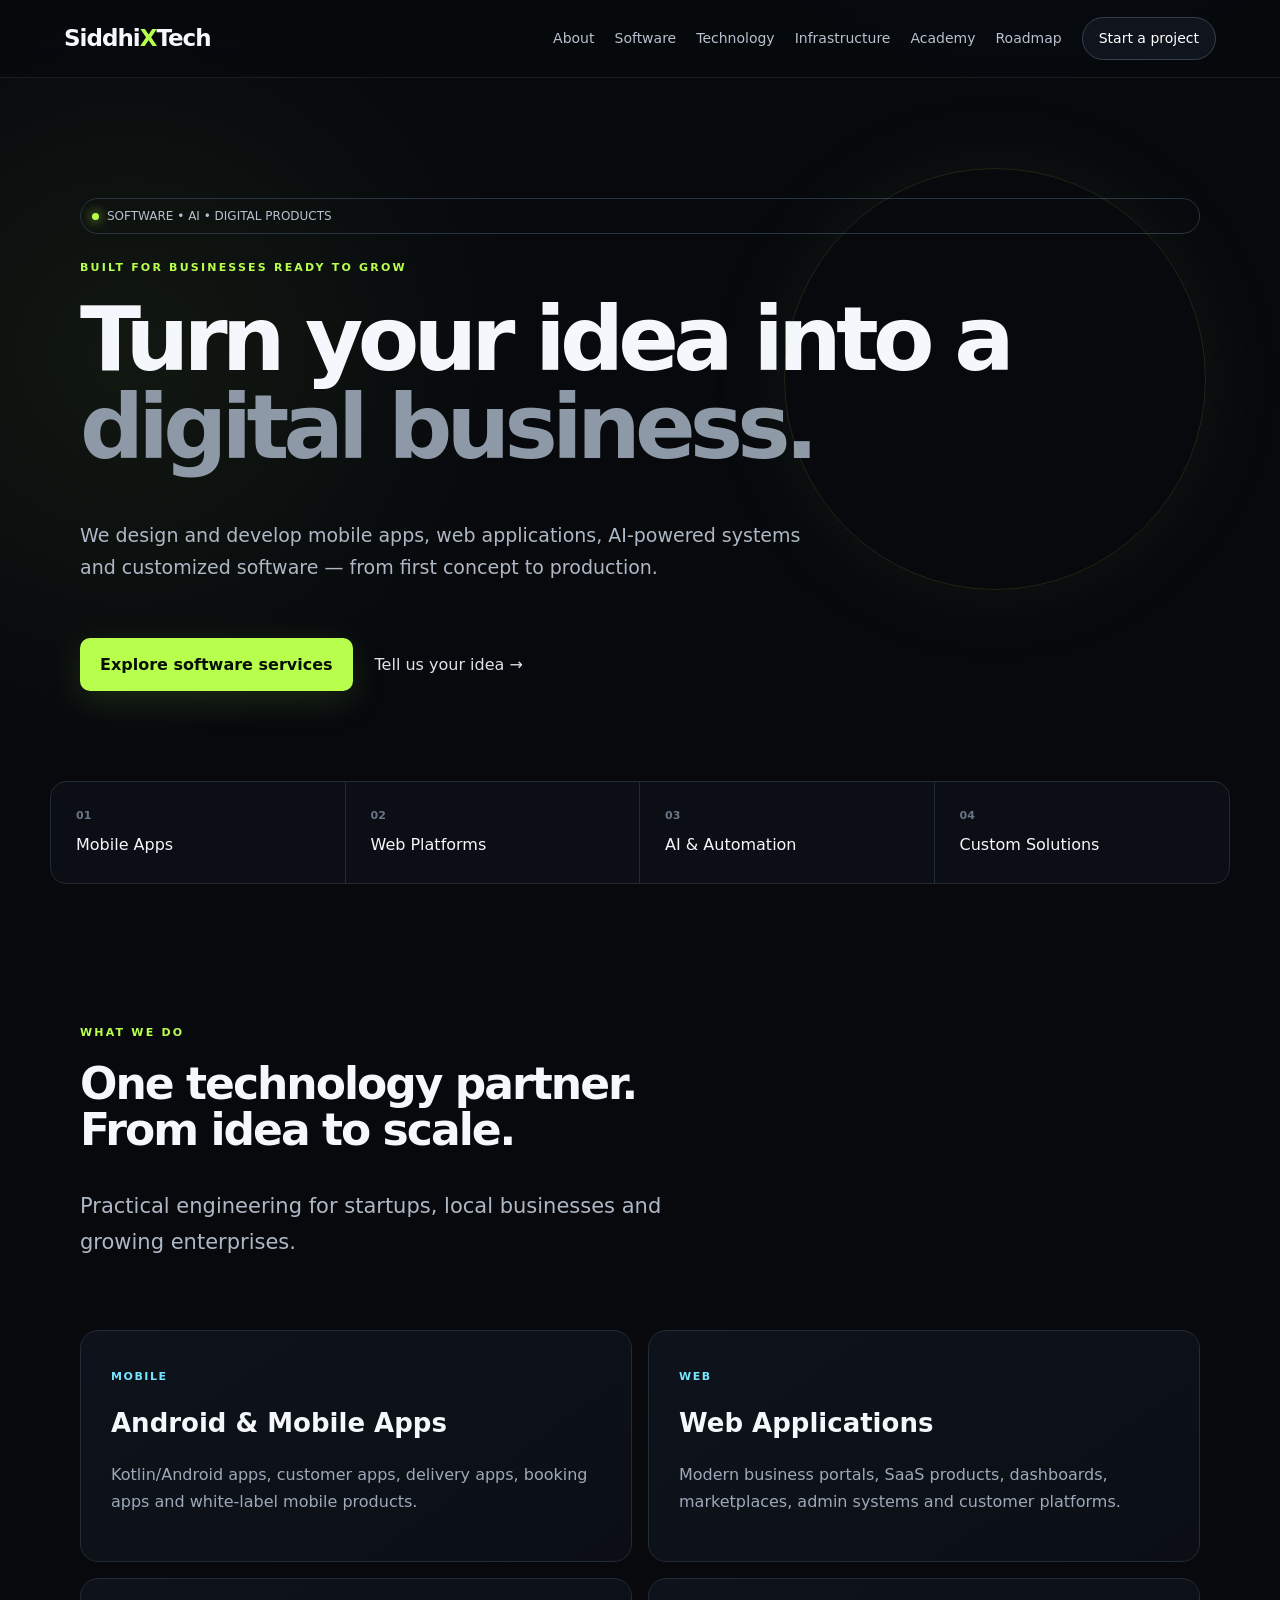
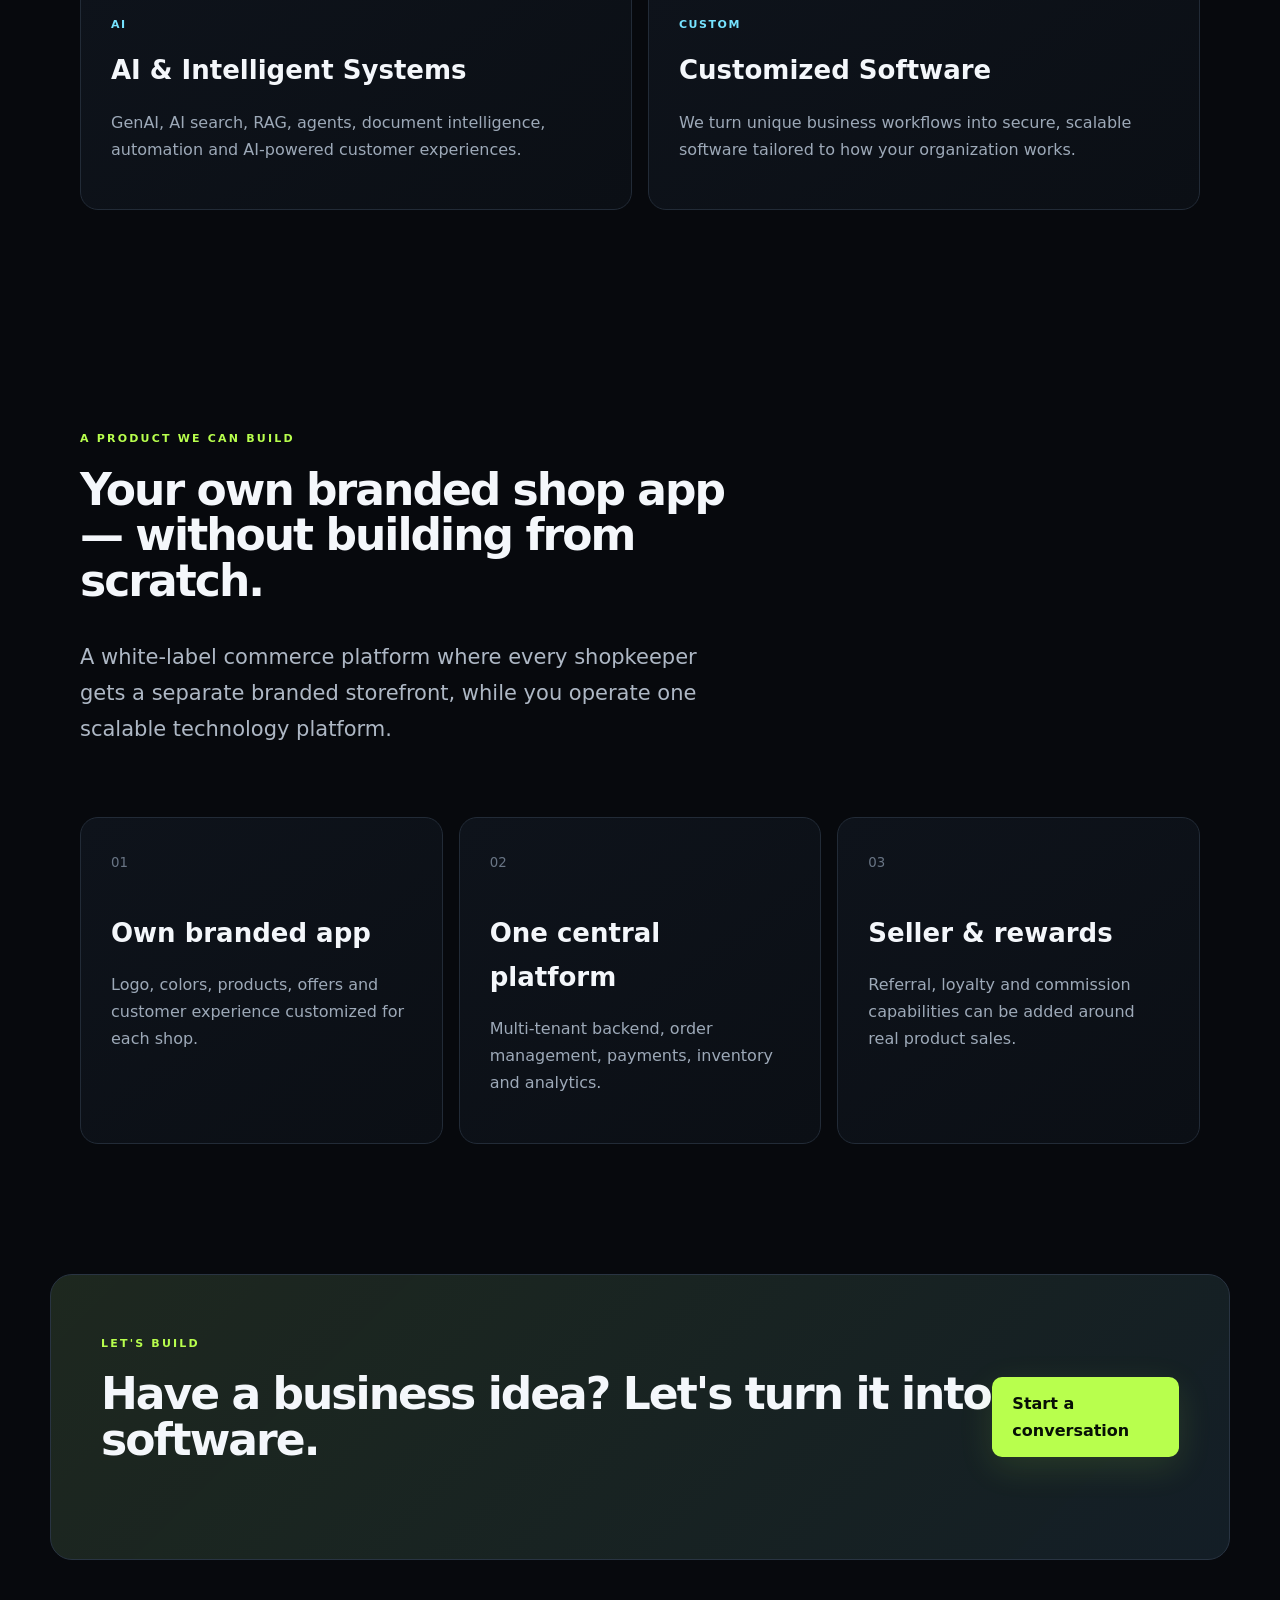
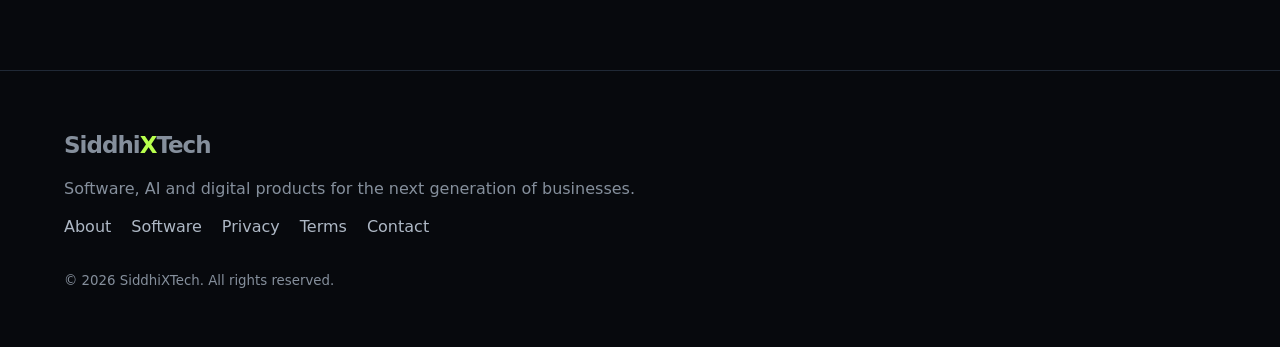
==== index.html @ 74a11810 "initial commit" ====
<!doctype html>
<html lang="en">
<head>
<meta charset="utf-8"><meta name="viewport" content="width=device-width,initial-scale=1">
<title>SiddhiXTech — Software, AI & Digital Products</title>
<meta name="description" content="SiddhiXTech builds mobile apps, web applications, AI solutions, custom software and white-label digital products for businesses.">
<link rel="stylesheet" href="assets/style.css">
</head>
<body>
<header class="nav"><a class="logo" href="index.html">Siddhi<span>X</span>Tech</a><nav>
<a href="about.html">About</a><a href="services.html">Software</a><a href="technology.html">Technology</a><a href="infrastructure.html">Infrastructure</a><a href="academy.html">Academy</a><a href="roadmap.html">Roadmap</a><a class="nav-btn" href="contact.html">Start a project</a>
</nav></header>
<main>
<section class="hero">
<div class="kicker"><i></i> SOFTWARE • AI • DIGITAL PRODUCTS</div>
<div class="eyebrow">BUILT FOR BUSINESSES READY TO GROW</div>
<h1>Turn your idea into a <span>digital business.</span></h1>
<p>We design and develop mobile apps, web applications, AI-powered systems and customized software — from first concept to production.</p>
<div class="actions"><a class="btn" href="services.html">Explore software services</a><a class="text-link" href="contact.html">Tell us your idea →</a></div>
</section>

<section class="stats">
<div><b>01</b><span>Mobile Apps</span></div><div><b>02</b><span>Web Platforms</span></div>
<div><b>03</b><span>AI & Automation</span></div><div><b>04</b><span>Custom Solutions</span></div>
</section>

<section class="grid-section">
<div><div class="eyebrow">WHAT WE DO</div><h2>One technology partner. From idea to scale.</h2>
<p class="lead">Practical engineering for startups, local businesses and growing enterprises.</p></div>
<div class="cards">
<a href="services.html" class="card service-card"><span class="tag">MOBILE</span><h3>Android & Mobile Apps</h3><p>Kotlin/Android apps, customer apps, delivery apps, booking apps and white-label mobile products.</p></a>
<a href="services.html" class="card service-card"><span class="tag">WEB</span><h3>Web Applications</h3><p>Modern business portals, SaaS products, dashboards, marketplaces, admin systems and customer platforms.</p></a>
<a href="services.html" class="card service-card"><span class="tag">AI</span><h3>AI & Intelligent Systems</h3><p>GenAI, AI search, RAG, agents, document intelligence, automation and AI-powered customer experiences.</p></a>
<a href="services.html" class="card service-card"><span class="tag">CUSTOM</span><h3>Customized Software</h3><p>We turn unique business workflows into secure, scalable software tailored to how your organization works.</p></a>
</div>
</section>

<section class="grid-section">
<div><div class="eyebrow">A PRODUCT WE CAN BUILD</div><h2>Your own branded shop app — without building from scratch.</h2>
<p class="lead">A white-label commerce platform where every shopkeeper gets a separate branded storefront, while you operate one scalable technology platform.</p></div>
<div class="cards three">
<div class="card"><small>01</small><h3>Own branded app</h3><p>Logo, colors, products, offers and customer experience customized for each shop.</p></div>
<div class="card"><small>02</small><h3>One central platform</h3><p>Multi-tenant backend, order management, payments, inventory and analytics.</p></div>
<div class="card"><small>03</small><h3>Seller & rewards</h3><p>Referral, loyalty and commission capabilities can be added around real product sales.</p></div>
</div>
</section>

<section class="banner"><div><div class="eyebrow">LET'S BUILD</div><h2>Have a business idea? Let's turn it into software.</h2></div><a class="btn" href="contact.html">Start a conversation</a></section>
</main>
<footer><div class="logo">Siddhi<span>X</span>Tech</div><p>Software, AI and digital products for the next generation of businesses.</p>
<div><a href="about.html">About</a><a href="services.html">Software</a><a href="privacy.html">Privacy</a><a href="terms.html">Terms</a><a href="contact.html">Contact</a></div>
<small>© 2026 SiddhiXTech. All rights reserved.</small></footer>
<script src="assets/script.js"></script>
</body></html>
---- assets/style.css ----
:root{
  --bg:#07090d; --panel:#0d1118; --panel2:#111722; --text:#f4f7fb;
  --muted:#9aa6b5; --line:#202936; --accent:#b8ff4d; --accent2:#76e3ff;
  --max:1180px; --radius:18px;
}
*{box-sizing:border-box}
html{scroll-behavior:smooth}
body{margin:0;background:
 radial-gradient(circle at 80% -10%,rgba(118,227,255,.08),transparent 28rem),
 radial-gradient(circle at 10% 10%,rgba(184,255,77,.06),transparent 25rem),
 var(--bg);color:var(--text);font:16px/1.7 Inter,ui-sans-serif,system-ui,-apple-system,Segoe UI,sans-serif}
a{color:inherit;text-decoration:none}
.nav{height:78px;display:flex;align-items:center;justify-content:space-between;padding:0 max(5vw,24px);
 border-bottom:1px solid rgba(255,255,255,.08);position:sticky;top:0;
 background:rgba(7,9,13,.78);backdrop-filter:blur(18px);z-index:20}
.logo{font-size:23px;font-weight:850;letter-spacing:-1px}.logo span{color:var(--accent)}
nav{display:flex;gap:20px;align-items:center;font-size:14px;color:#b8c1cd}
nav a{transition:.2s}nav a:hover,nav a[aria-current="page"]{color:#fff}
.nav-btn{border:1px solid #36404d;padding:9px 16px;border-radius:999px;color:#fff!important;background:#10151d}
.hero{max-width:var(--max);margin:auto;min-height:680px;padding:120px 30px 90px;display:flex;flex-direction:column;justify-content:center;position:relative}
.hero:after{content:"";position:absolute;width:420px;height:420px;border:1px solid rgba(184,255,77,.12);border-radius:50%;right:2%;top:90px;box-shadow:0 0 100px rgba(184,255,77,.06)}
.eyebrow{font-size:11px;letter-spacing:.2em;color:var(--accent);font-weight:800;margin-bottom:18px}
.hero h1,.page h1{font-size:clamp(50px,7vw,92px);line-height:.98;letter-spacing:-.065em;margin:0 0 28px;max-width:950px}
.hero h1 span{color:#8e99a8}
.hero p{max-width:730px;color:#aeb8c5;font-size:19px}
.actions{display:flex;gap:22px;align-items:center;margin-top:36px;position:relative;z-index:2}
.btn{display:inline-block;background:var(--accent);color:#071006;padding:13px 20px;border-radius:10px;font-weight:850;border:0;cursor:pointer;box-shadow:0 10px 35px rgba(184,255,77,.12);transition:.2s}
.btn:hover{transform:translateY(-2px);box-shadow:0 14px 40px rgba(184,255,77,.2)}
.btn.secondary{background:transparent;color:#fff;border:1px solid #36404d;box-shadow:none}
.text-link{color:#dce3eb}
.stats{max-width:var(--max);display:grid;grid-template-columns:repeat(4,1fr);border:1px solid var(--line);margin:0 auto 30px;border-radius:16px;overflow:hidden;background:rgba(13,17,24,.7)}
.stats div{padding:25px;border-right:1px solid var(--line)}.stats div:last-child{border:0}
.stats b{display:block;color:#697585;font-size:11px}.stats span{display:block;margin-top:5px}
.section,.grid-section{max-width:var(--max);margin:auto;padding:110px 30px}
.grid-section>div:first-child{max-width:650px}
.grid-section h2,.banner h2{font-size:44px;line-height:1.04;letter-spacing:-.045em;margin-top:0}
.cards{display:grid;grid-template-columns:repeat(2,1fr);gap:16px;margin-top:45px}
.cards.three{grid-template-columns:repeat(3,1fr)}
.card,.feature,.road>div{border:1px solid #222b37;background:linear-gradient(145deg,#0e131b,#0b0f15);padding:30px;border-radius:var(--radius);transition:.25s;position:relative;overflow:hidden}
.card:before,.feature:before{content:"";position:absolute;inset:0;background:linear-gradient(120deg,rgba(184,255,77,.06),transparent 40%);opacity:0;transition:.25s}
.card:hover,.feature:hover{transform:translateY(-5px);border-color:#3c4857;box-shadow:0 20px 50px rgba(0,0,0,.25)}.card:hover:before,.feature:hover:before{opacity:1}
.card small{color:#697585}.card h3{font-size:26px;margin:35px 0 8px}.card p,.feature p,.road p{color:#9da9b8}
.service-card{display:block}.service-card .tag{color:var(--accent2);font-size:11px;font-weight:800;letter-spacing:.14em}
.service-card h3{margin-top:12px}
.banner{max-width:var(--max);margin:20px auto 110px;padding:60px 50px;background:
linear-gradient(135deg,rgba(184,255,77,.09),rgba(118,227,255,.05)),#0e131a;
border:1px solid #293442;border-radius:22px;display:flex;align-items:center;justify-content:space-between}
.page{max-width:var(--max);margin:auto;padding:105px 30px 130px}.lead{font-size:21px;color:#aeb8c5;max-width:800px;margin:0 0 70px}
.two{display:grid;grid-template-columns:1fr 1fr;gap:80px}.two h2,.feature h2,.road h2{font-size:29px}
.list{padding-left:20px;color:#b8c1cd}.list li{margin:12px 0}
.quote{margin-top:80px;border-left:3px solid var(--accent);padding:20px 25px;font-size:25px;color:#dfe5ec}
.feature-grid{display:grid;grid-template-columns:repeat(2,1fr);gap:16px}.feature b,.road b{font-size:11px;letter-spacing:.15em;color:var(--accent)}
.timeline{display:grid;gap:14px}.timeline>div{padding:30px;border-bottom:1px solid #292d33}.timeline span{color:var(--accent);font-weight:800}
.road{display:grid;gap:14px}.road>div{border-radius:14px}.road>div h2{margin-bottom:6px}
.contact{display:grid;grid-template-columns:1fr 1fr;gap:100px}.contact form{display:grid;gap:18px}
label{color:#aeb8c5;font-size:14px}input,textarea{width:100%;margin-top:7px;padding:13px;background:#0d1118;border:1px solid #303a47;color:#fff;border-radius:9px;font:inherit}
.legal{max-width:850px}.legal h2{margin-top:45px}
.kicker{display:inline-flex;gap:8px;align-items:center;border:1px solid #293442;border-radius:999px;padding:7px 11px;color:#b8c1cd;font-size:12px;margin-bottom:25px}
.kicker i{width:7px;height:7px;border-radius:50%;background:var(--accent);box-shadow:0 0 12px var(--accent)}
footer{border-top:1px solid #202936;padding:55px max(5vw,24px);color:#858f9c;display:grid;gap:10px}footer p{margin:0}footer a{margin-right:20px;color:#aeb8c5}footer small{margin-top:20px}
@media(max-width:800px){
 .nav{padding:0 5vw}.nav nav a:not(.nav-btn){display:none}
 .hero{padding:95px 7vw 70px;min-height:auto}.hero:after{display:none}
 .stats{grid-template-columns:1fr 1fr;margin:0 5vw}.stats div:nth-child(2){border-right:0}
 .cards,.cards.three,.feature-grid,.two,.contact{grid-template-columns:1fr}
 .grid-section,.section,.page{padding:75px 7vw}.banner{margin:0 5vw 70px;padding:38px 28px;display:block}
 .banner .btn{margin-top:25px}.two{gap:35px}.hero h1,.page h1{font-size:52px}
}
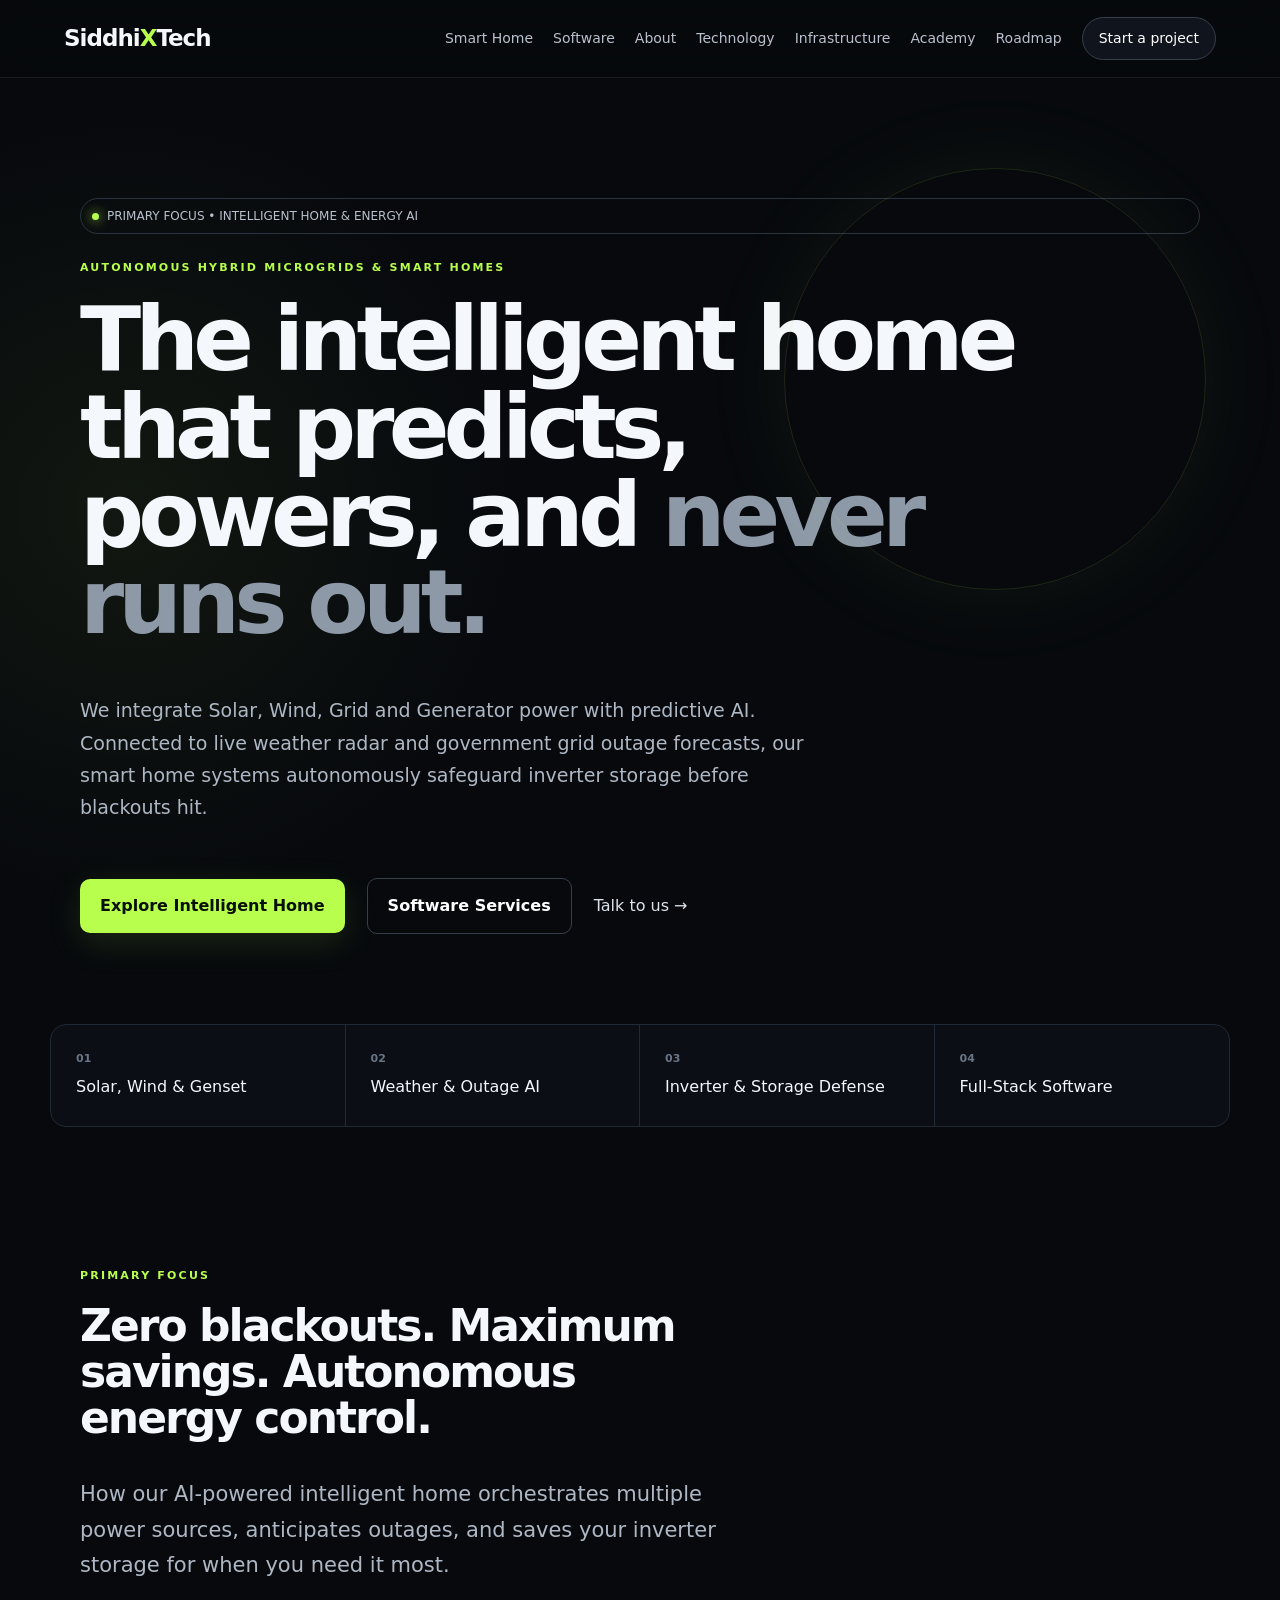
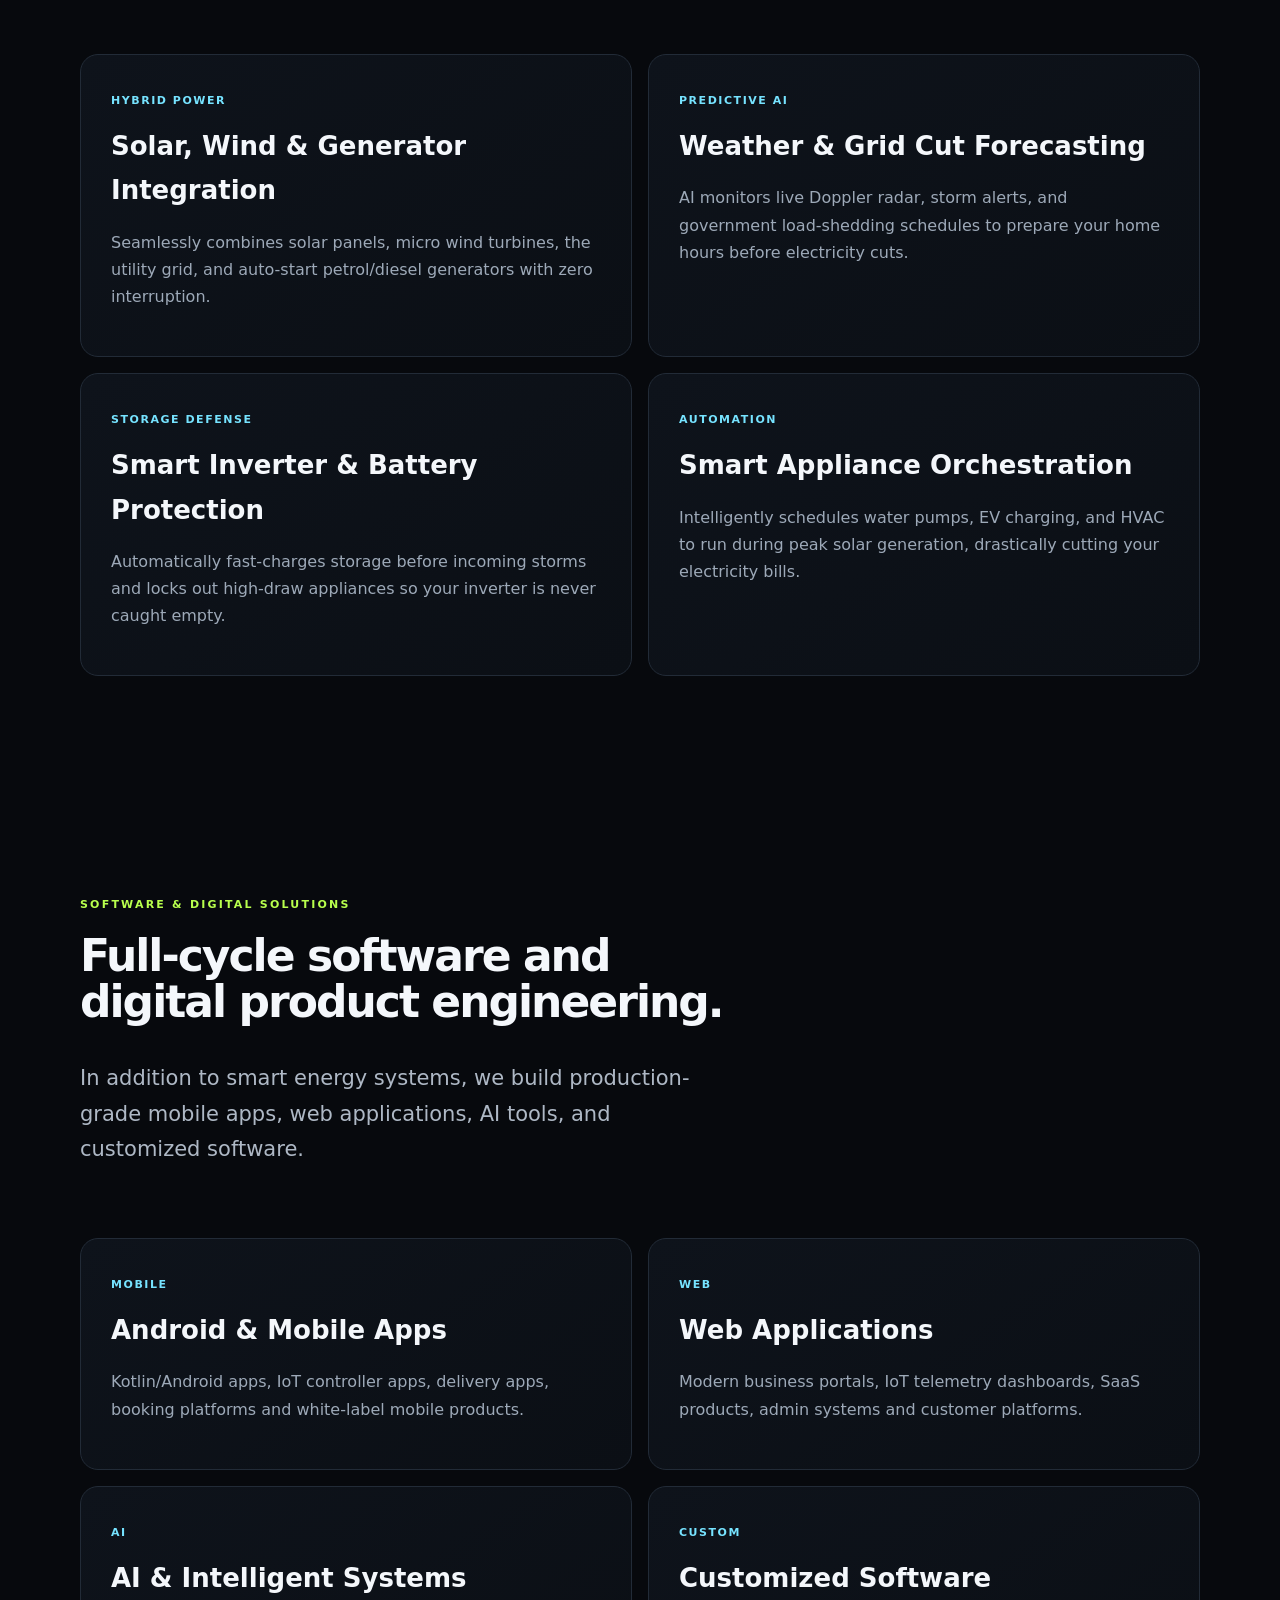
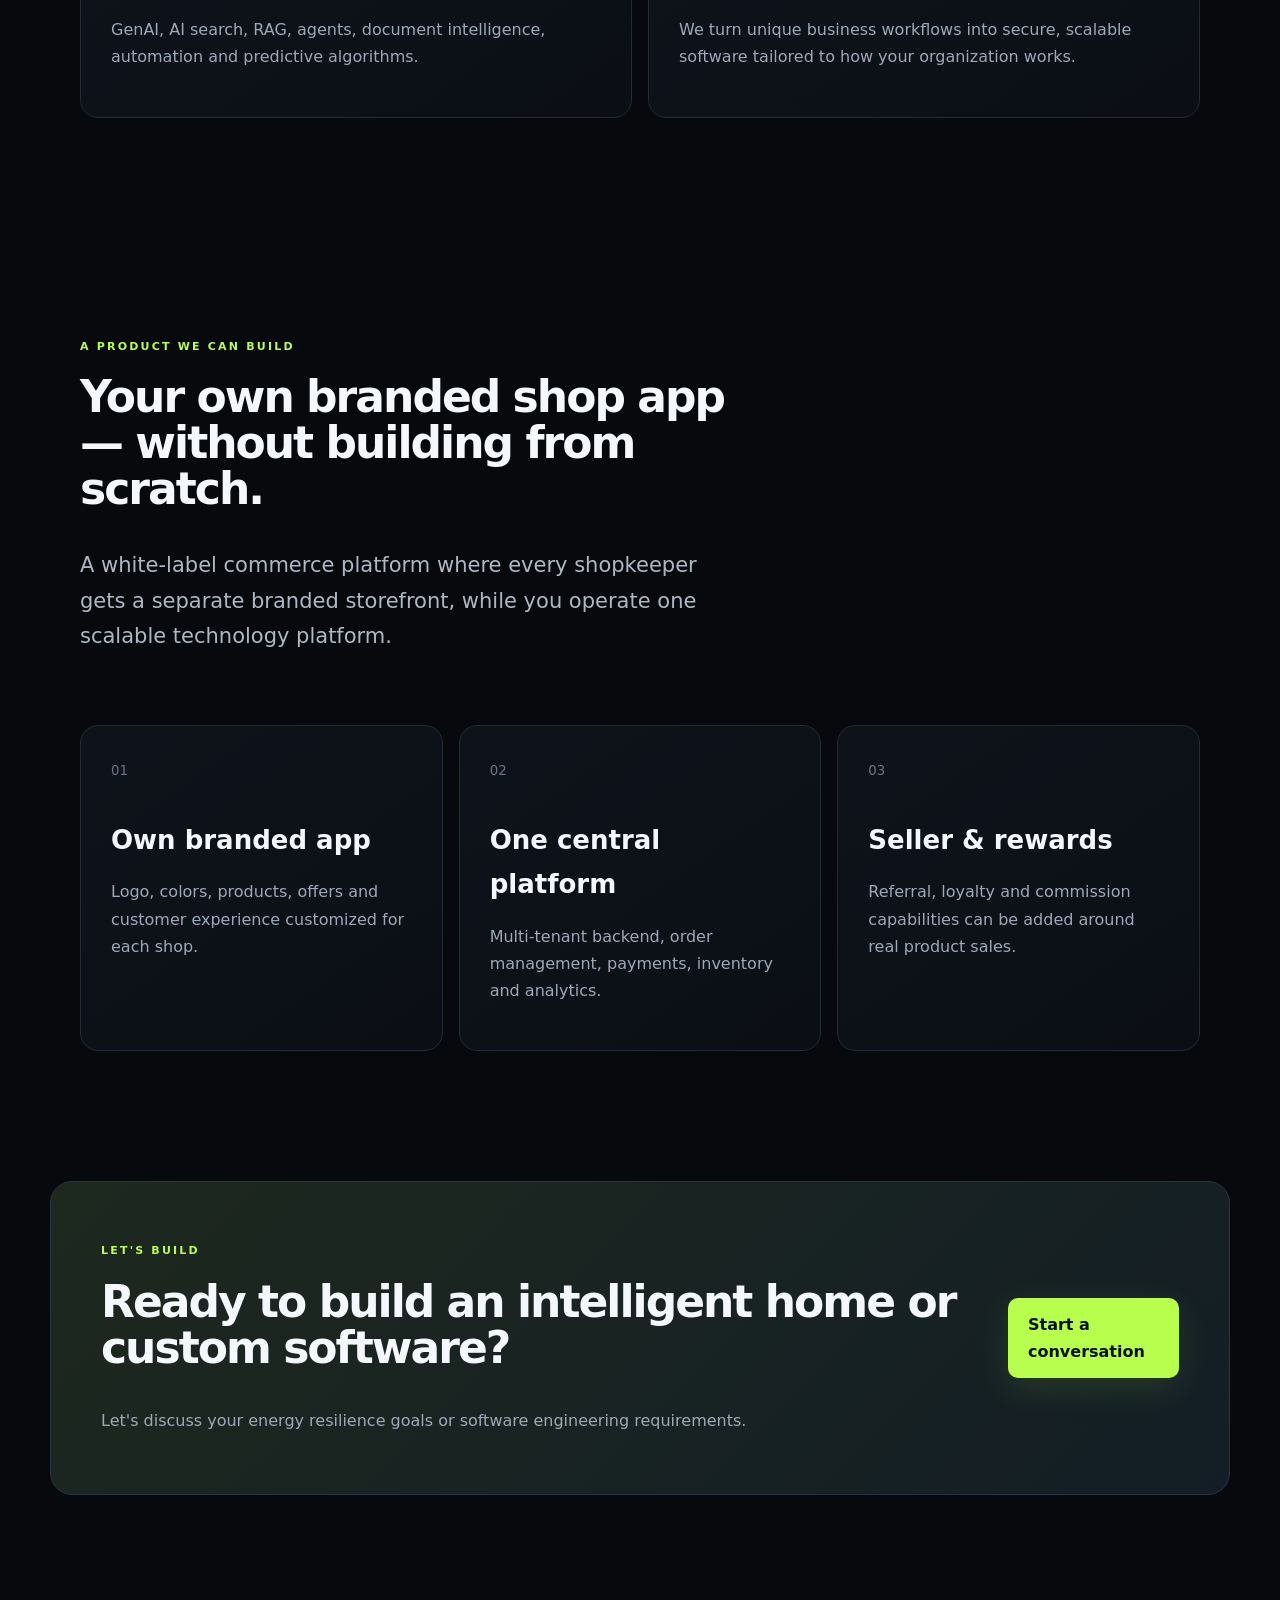
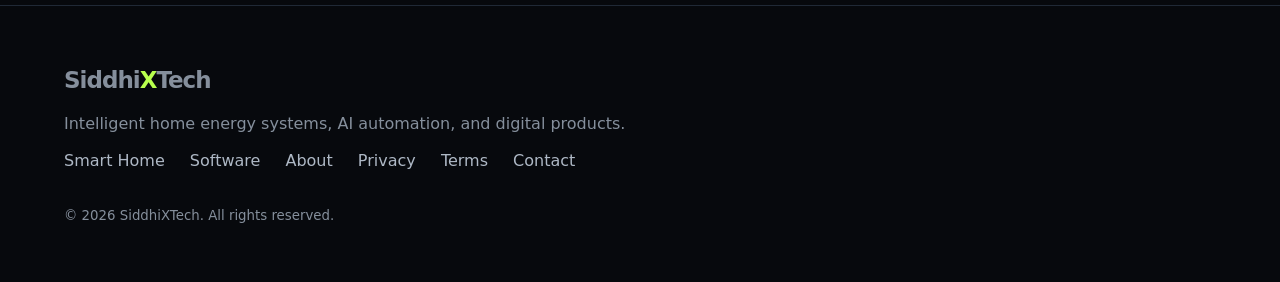
==== commit a2e48371: "Position Intelligent Home & Clean Energy AI as primary focus across website" ====
--- a/index.html
+++ b/index.html
@@ -1,40 +1,94 @@
 <!doctype html>
 <html lang="en">
 <head>
-<meta charset="utf-8"><meta name="viewport" content="width=device-width,initial-scale=1">
-<title>SiddhiXTech — Software, AI & Digital Products</title>
-<meta name="description" content="SiddhiXTech builds mobile apps, web applications, AI solutions, custom software and white-label digital products for businesses.">
+<meta charset="utf-8">
+<meta name="viewport" content="width=device-width,initial-scale=1">
+<title>SiddhiXTech — Intelligent Home & Autonomous Energy AI</title>
+<meta name="description" content="SiddhiXTech primary focus: Intelligent Home solutions integrated with Solar, Wind, and Generator backup, powered by AI to predict weather and grid cuts, preserve battery storage, and provide uninterrupted electricity. Plus full-stack software development.">
 <link rel="stylesheet" href="assets/style.css">
 </head>
 <body>
-<header class="nav"><a class="logo" href="index.html">Siddhi<span>X</span>Tech</a><nav>
-<a href="about.html">About</a><a href="services.html">Software</a><a href="technology.html">Technology</a><a href="infrastructure.html">Infrastructure</a><a href="academy.html">Academy</a><a href="roadmap.html">Roadmap</a><a class="nav-btn" href="contact.html">Start a project</a>
-</nav></header>
+<header class="nav">
+  <a class="logo" href="index.html">Siddhi<span>X</span>Tech</a>
+  <nav>
+    <a href="smart-home.html">Smart Home</a>
+    <a href="services.html">Software</a>
+    <a href="about.html">About</a>
+    <a href="technology.html">Technology</a>
+    <a href="infrastructure.html">Infrastructure</a>
+    <a href="academy.html">Academy</a>
+    <a href="roadmap.html">Roadmap</a>
+    <a class="nav-btn" href="contact.html">Start a project</a>
+  </nav>
+</header>
+
 <main>
 <section class="hero">
-<div class="kicker"><i></i> SOFTWARE • AI • DIGITAL PRODUCTS</div>
-<div class="eyebrow">BUILT FOR BUSINESSES READY TO GROW</div>
-<h1>Turn your idea into a <span>digital business.</span></h1>
-<p>We design and develop mobile apps, web applications, AI-powered systems and customized software — from first concept to production.</p>
-<div class="actions"><a class="btn" href="services.html">Explore software services</a><a class="text-link" href="contact.html">Tell us your idea →</a></div>
+<div class="kicker"><i></i> PRIMARY FOCUS • INTELLIGENT HOME & ENERGY AI</div>
+<div class="eyebrow">AUTONOMOUS HYBRID MICROGRIDS & SMART HOMES</div>
+<h1>The intelligent home that predicts, powers, and <span>never runs out.</span></h1>
+<p>We integrate Solar, Wind, Grid and Generator power with predictive AI. Connected to live weather radar and government grid outage forecasts, our smart home systems autonomously safeguard inverter storage before blackouts hit.</p>
+<div class="actions">
+  <a class="btn" href="smart-home.html">Explore Intelligent Home</a>
+  <a class="btn secondary" href="services.html">Software Services</a>
+  <a class="text-link" href="contact.html">Talk to us →</a>
+</div>
 </section>
 
 <section class="stats">
-<div><b>01</b><span>Mobile Apps</span></div><div><b>02</b><span>Web Platforms</span></div>
-<div><b>03</b><span>AI & Automation</span></div><div><b>04</b><span>Custom Solutions</span></div>
+<div><b>01</b><span>Solar, Wind & Genset</span></div>
+<div><b>02</b><span>Weather & Outage AI</span></div>
+<div><b>03</b><span>Inverter & Storage Defense</span></div>
+<div><b>04</b><span>Full-Stack Software</span></div>
 </section>
 
+<!-- PRIMARY FOCUS SECTION -->
 <section class="grid-section">
-<div><div class="eyebrow">WHAT WE DO</div><h2>One technology partner. From idea to scale.</h2>
-<p class="lead">Practical engineering for startups, local businesses and growing enterprises.</p></div>
+<div>
+  <div class="eyebrow">PRIMARY FOCUS</div>
+  <h2>Zero blackouts. Maximum savings. Autonomous energy control.</h2>
+  <p class="lead">How our AI-powered intelligent home orchestrates multiple power sources, anticipates outages, and saves your inverter storage for when you need it most.</p>
+</div>
 <div class="cards">
-<a href="services.html" class="card service-card"><span class="tag">MOBILE</span><h3>Android & Mobile Apps</h3><p>Kotlin/Android apps, customer apps, delivery apps, booking apps and white-label mobile products.</p></a>
-<a href="services.html" class="card service-card"><span class="tag">WEB</span><h3>Web Applications</h3><p>Modern business portals, SaaS products, dashboards, marketplaces, admin systems and customer platforms.</p></a>
-<a href="services.html" class="card service-card"><span class="tag">AI</span><h3>AI & Intelligent Systems</h3><p>GenAI, AI search, RAG, agents, document intelligence, automation and AI-powered customer experiences.</p></a>
-<a href="services.html" class="card service-card"><span class="tag">CUSTOM</span><h3>Customized Software</h3><p>We turn unique business workflows into secure, scalable software tailored to how your organization works.</p></a>
+  <a href="smart-home.html" class="card service-card">
+    <span class="tag">HYBRID POWER</span>
+    <h3>Solar, Wind & Generator Integration</h3>
+    <p>Seamlessly combines solar panels, micro wind turbines, the utility grid, and auto-start petrol/diesel generators with zero interruption.</p>
+  </a>
+  <a href="smart-home.html" class="card service-card">
+    <span class="tag">PREDICTIVE AI</span>
+    <h3>Weather & Grid Cut Forecasting</h3>
+    <p>AI monitors live Doppler radar, storm alerts, and government load-shedding schedules to prepare your home hours before electricity cuts.</p>
+  </a>
+  <a href="smart-home.html" class="card service-card">
+    <span class="tag">STORAGE DEFENSE</span>
+    <h3>Smart Inverter & Battery Protection</h3>
+    <p>Automatically fast-charges storage before incoming storms and locks out high-draw appliances so your inverter is never caught empty.</p>
+  </a>
+  <a href="smart-home.html" class="card service-card">
+    <span class="tag">AUTOMATION</span>
+    <h3>Smart Appliance Orchestration</h3>
+    <p>Intelligently schedules water pumps, EV charging, and HVAC to run during peak solar generation, drastically cutting your electricity bills.</p>
+  </a>
 </div>
 </section>
 
+<!-- RETAINED SOFTWARE SERVICES SECTION -->
+<section class="grid-section">
+<div>
+  <div class="eyebrow">SOFTWARE & DIGITAL SOLUTIONS</div>
+  <h2>Full-cycle software and digital product engineering.</h2>
+  <p class="lead">In addition to smart energy systems, we build production-grade mobile apps, web applications, AI tools, and customized software.</p>
+</div>
+<div class="cards">
+  <a href="services.html" class="card service-card"><span class="tag">MOBILE</span><h3>Android & Mobile Apps</h3><p>Kotlin/Android apps, IoT controller apps, delivery apps, booking platforms and white-label mobile products.</p></a>
+  <a href="services.html" class="card service-card"><span class="tag">WEB</span><h3>Web Applications</h3><p>Modern business portals, IoT telemetry dashboards, SaaS products, admin systems and customer platforms.</p></a>
+  <a href="services.html" class="card service-card"><span class="tag">AI</span><h3>AI & Intelligent Systems</h3><p>GenAI, AI search, RAG, agents, document intelligence, automation and predictive algorithms.</p></a>
+  <a href="services.html" class="card service-card"><span class="tag">CUSTOM</span><h3>Customized Software</h3><p>We turn unique business workflows into secure, scalable software tailored to how your organization works.</p></a>
+</div>
+</section>
+
+<!-- WHITE-LABEL PRODUCT SHOWCASE -->
 <section class="grid-section">
 <div><div class="eyebrow">A PRODUCT WE CAN BUILD</div><h2>Your own branded shop app — without building from scratch.</h2>
 <p class="lead">A white-label commerce platform where every shopkeeper gets a separate branded storefront, while you operate one scalable technology platform.</p></div>
@@ -45,10 +99,29 @@
 </div>
 </section>
 
-<section class="banner"><div><div class="eyebrow">LET'S BUILD</div><h2>Have a business idea? Let's turn it into software.</h2></div><a class="btn" href="contact.html">Start a conversation</a></section>
+<section class="banner">
+<div>
+  <div class="eyebrow">LET'S BUILD</div>
+  <h2>Ready to build an intelligent home or custom software?</h2>
+  <p style="color:#9da9b8;margin:10px 0 0">Let's discuss your energy resilience goals or software engineering requirements.</p>
+</div>
+<a class="btn" href="contact.html">Start a conversation</a>
+</section>
 </main>
-<footer><div class="logo">Siddhi<span>X</span>Tech</div><p>Software, AI and digital products for the next generation of businesses.</p>
-<div><a href="about.html">About</a><a href="services.html">Software</a><a href="privacy.html">Privacy</a><a href="terms.html">Terms</a><a href="contact.html">Contact</a></div>
-<small>© 2026 SiddhiXTech. All rights reserved.</small></footer>
+
+<footer>
+<div class="logo">Siddhi<span>X</span>Tech</div>
+<p>Intelligent home energy systems, AI automation, and digital products.</p>
+<div>
+  <a href="smart-home.html">Smart Home</a>
+  <a href="services.html">Software</a>
+  <a href="about.html">About</a>
+  <a href="privacy.html">Privacy</a>
+  <a href="terms.html">Terms</a>
+  <a href="contact.html">Contact</a>
+</div>
+<small>© 2026 SiddhiXTech. All rights reserved.</small>
+</footer>
 <script src="assets/script.js"></script>
-</body></html>+</body>
+</html>
--- a/assets/style.css
+++ b/assets/style.css
@@ -19,15 +19,16 @@
 nav a{transition:.2s}nav a:hover,nav a[aria-current="page"]{color:#fff}
 .nav-btn{border:1px solid #36404d;padding:9px 16px;border-radius:999px;color:#fff!important;background:#10151d}
 .hero{max-width:var(--max);margin:auto;min-height:680px;padding:120px 30px 90px;display:flex;flex-direction:column;justify-content:center;position:relative}
-.hero:after{content:"";position:absolute;width:420px;height:420px;border:1px solid rgba(184,255,77,.12);border-radius:50%;right:2%;top:90px;box-shadow:0 0 100px rgba(184,255,77,.06)}
+.hero:after{content:"";position:absolute;width:420px;height:420px;border:1px solid rgba(184,255,77,.12);border-radius:50%;right:2%;top:90px;box-shadow:0 0 100px rgba(184,255,77,.06);pointer-events:none}
 .eyebrow{font-size:11px;letter-spacing:.2em;color:var(--accent);font-weight:800;margin-bottom:18px}
 .hero h1,.page h1{font-size:clamp(50px,7vw,92px);line-height:.98;letter-spacing:-.065em;margin:0 0 28px;max-width:950px}
 .hero h1 span{color:#8e99a8}
 .hero p{max-width:730px;color:#aeb8c5;font-size:19px}
 .actions{display:flex;gap:22px;align-items:center;margin-top:36px;position:relative;z-index:2}
-.btn{display:inline-block;background:var(--accent);color:#071006;padding:13px 20px;border-radius:10px;font-weight:850;border:0;cursor:pointer;box-shadow:0 10px 35px rgba(184,255,77,.12);transition:.2s}
+.btn{display:inline-block;background:var(--accent);color:#071006;padding:13px 20px;border-radius:10px;font-weight:850;border:0;cursor:pointer;box-shadow:0 10px 35px rgba(184,255,77,.12);transition:.2s;user-select:none}
 .btn:hover{transform:translateY(-2px);box-shadow:0 14px 40px rgba(184,255,77,.2)}
 .btn.secondary{background:transparent;color:#fff;border:1px solid #36404d;box-shadow:none}
+.btn.secondary:hover{border-color:#5a687c}
 .text-link{color:#dce3eb}
 .stats{max-width:var(--max);display:grid;grid-template-columns:repeat(4,1fr);border:1px solid var(--line);margin:0 auto 30px;border-radius:16px;overflow:hidden;background:rgba(13,17,24,.7)}
 .stats div{padding:25px;border-right:1px solid var(--line)}.stats div:last-child{border:0}
@@ -38,7 +39,8 @@
 .cards{display:grid;grid-template-columns:repeat(2,1fr);gap:16px;margin-top:45px}
 .cards.three{grid-template-columns:repeat(3,1fr)}
 .card,.feature,.road>div{border:1px solid #222b37;background:linear-gradient(145deg,#0e131b,#0b0f15);padding:30px;border-radius:var(--radius);transition:.25s;position:relative;overflow:hidden}
-.card:before,.feature:before{content:"";position:absolute;inset:0;background:linear-gradient(120deg,rgba(184,255,77,.06),transparent 40%);opacity:0;transition:.25s}
+.card:before,.feature:before{content:"";position:absolute;inset:0;background:linear-gradient(120deg,rgba(184,255,77,.06),transparent 40%);opacity:0;transition:.25s;pointer-events:none}
+.card>*, .feature>*{position:relative;z-index:2}
 .card:hover,.feature:hover{transform:translateY(-5px);border-color:#3c4857;box-shadow:0 20px 50px rgba(0,0,0,.25)}.card:hover:before,.feature:hover:before{opacity:1}
 .card small{color:#697585}.card h3{font-size:26px;margin:35px 0 8px}.card p,.feature p,.road p{color:#9da9b8}
 .service-card{display:block}.service-card .tag{color:var(--accent2);font-size:11px;font-weight:800;letter-spacing:.14em}
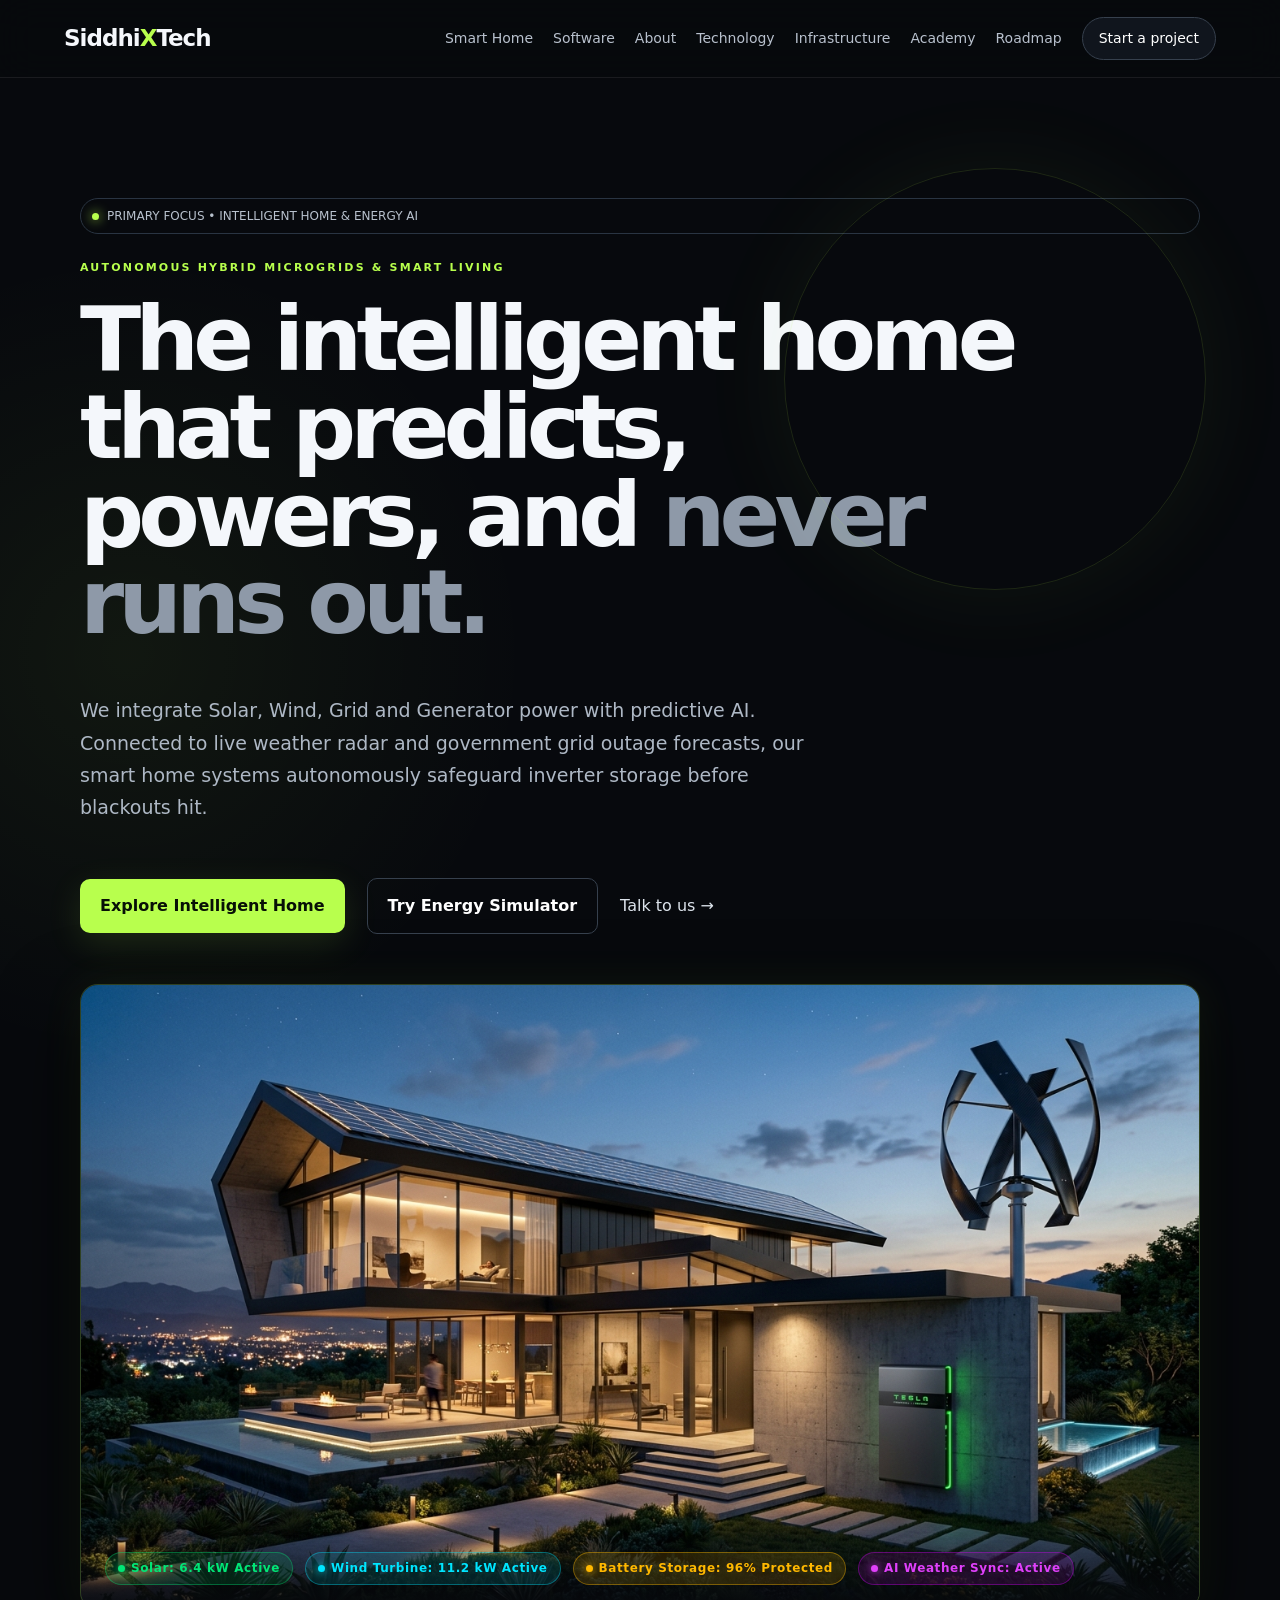
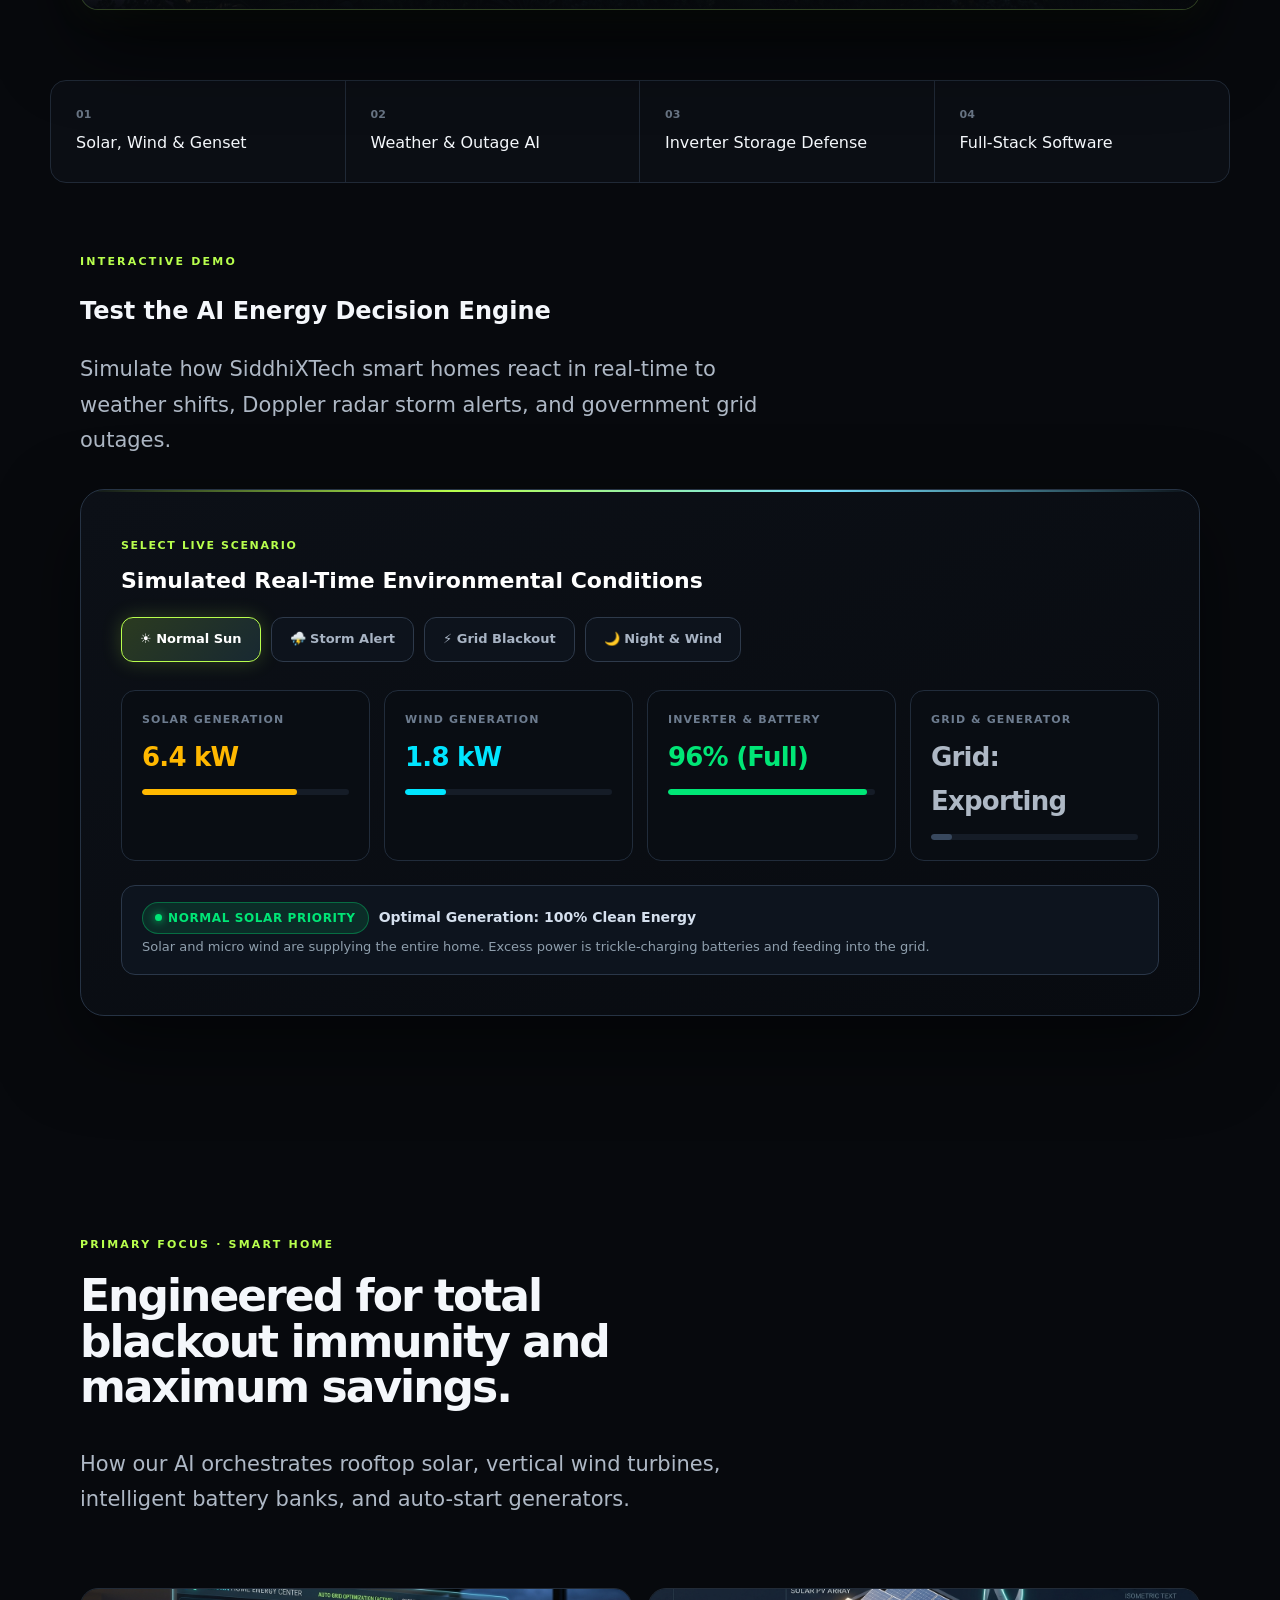
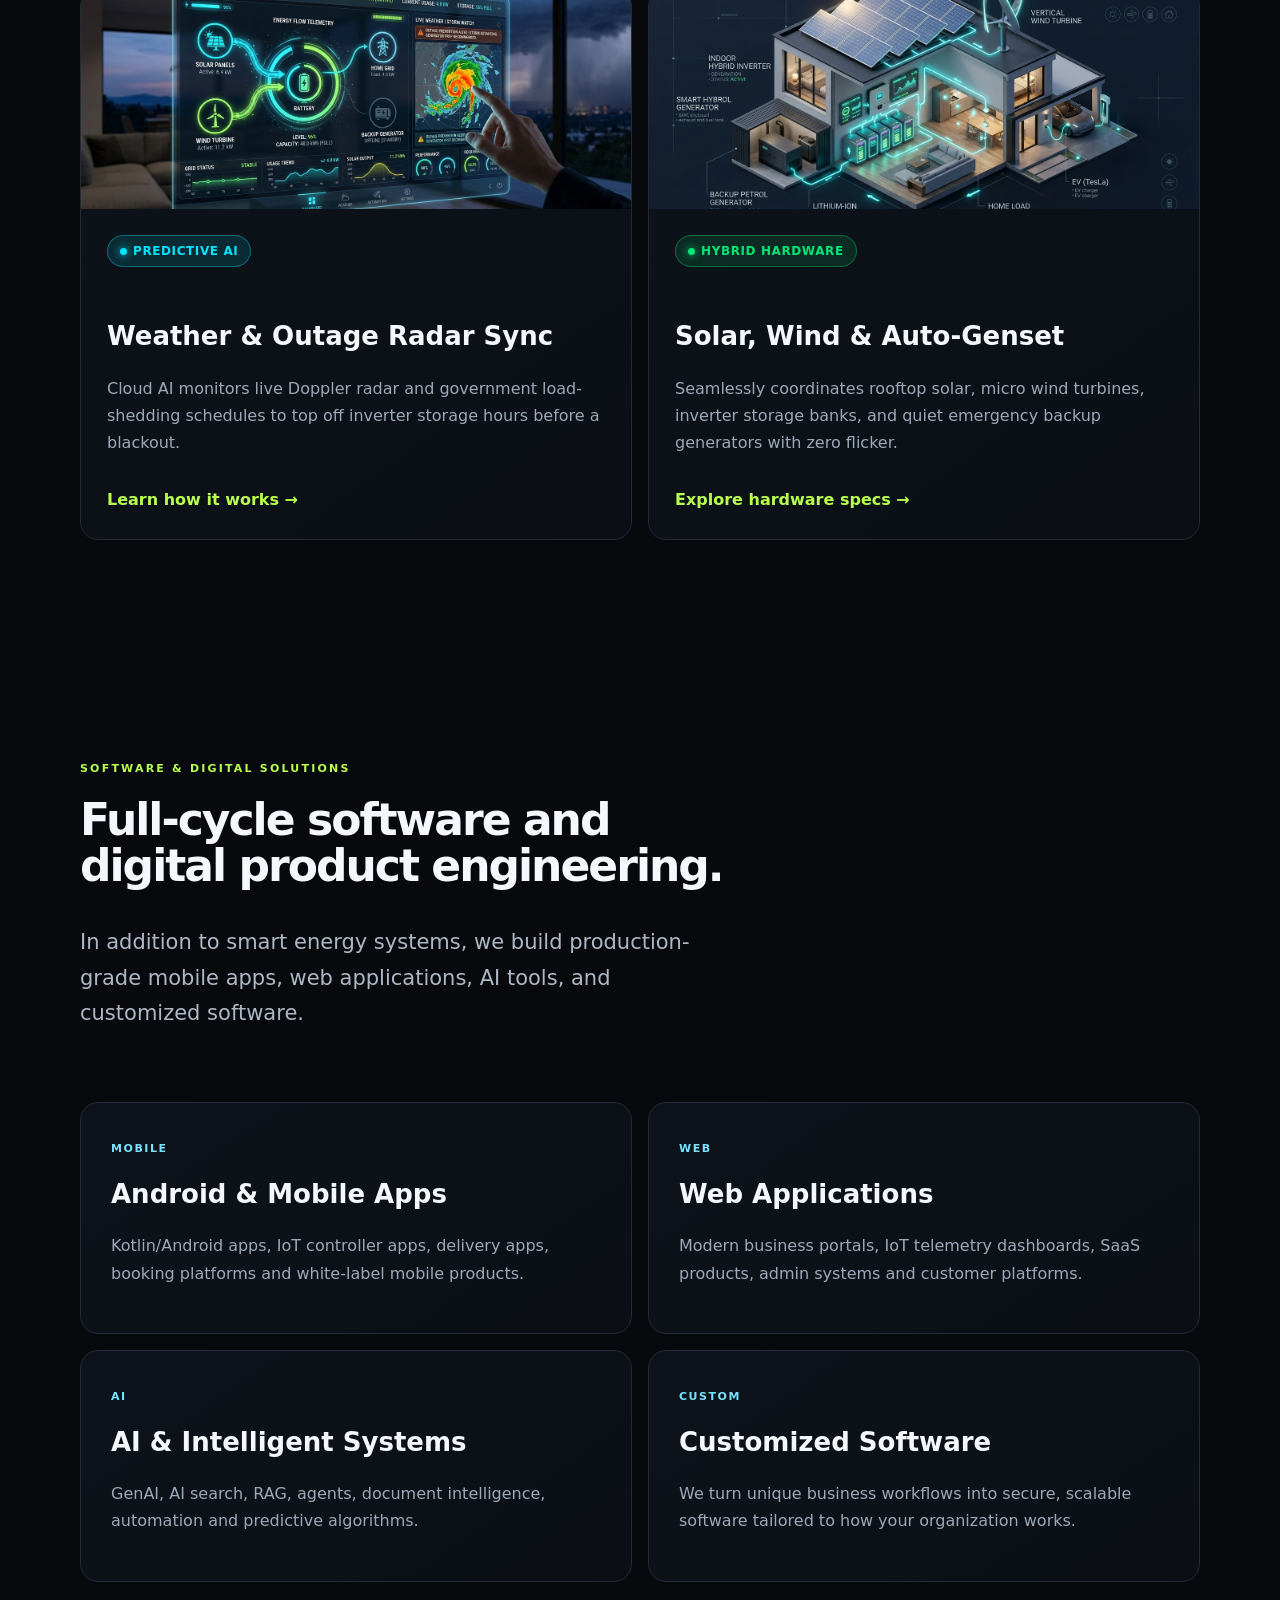
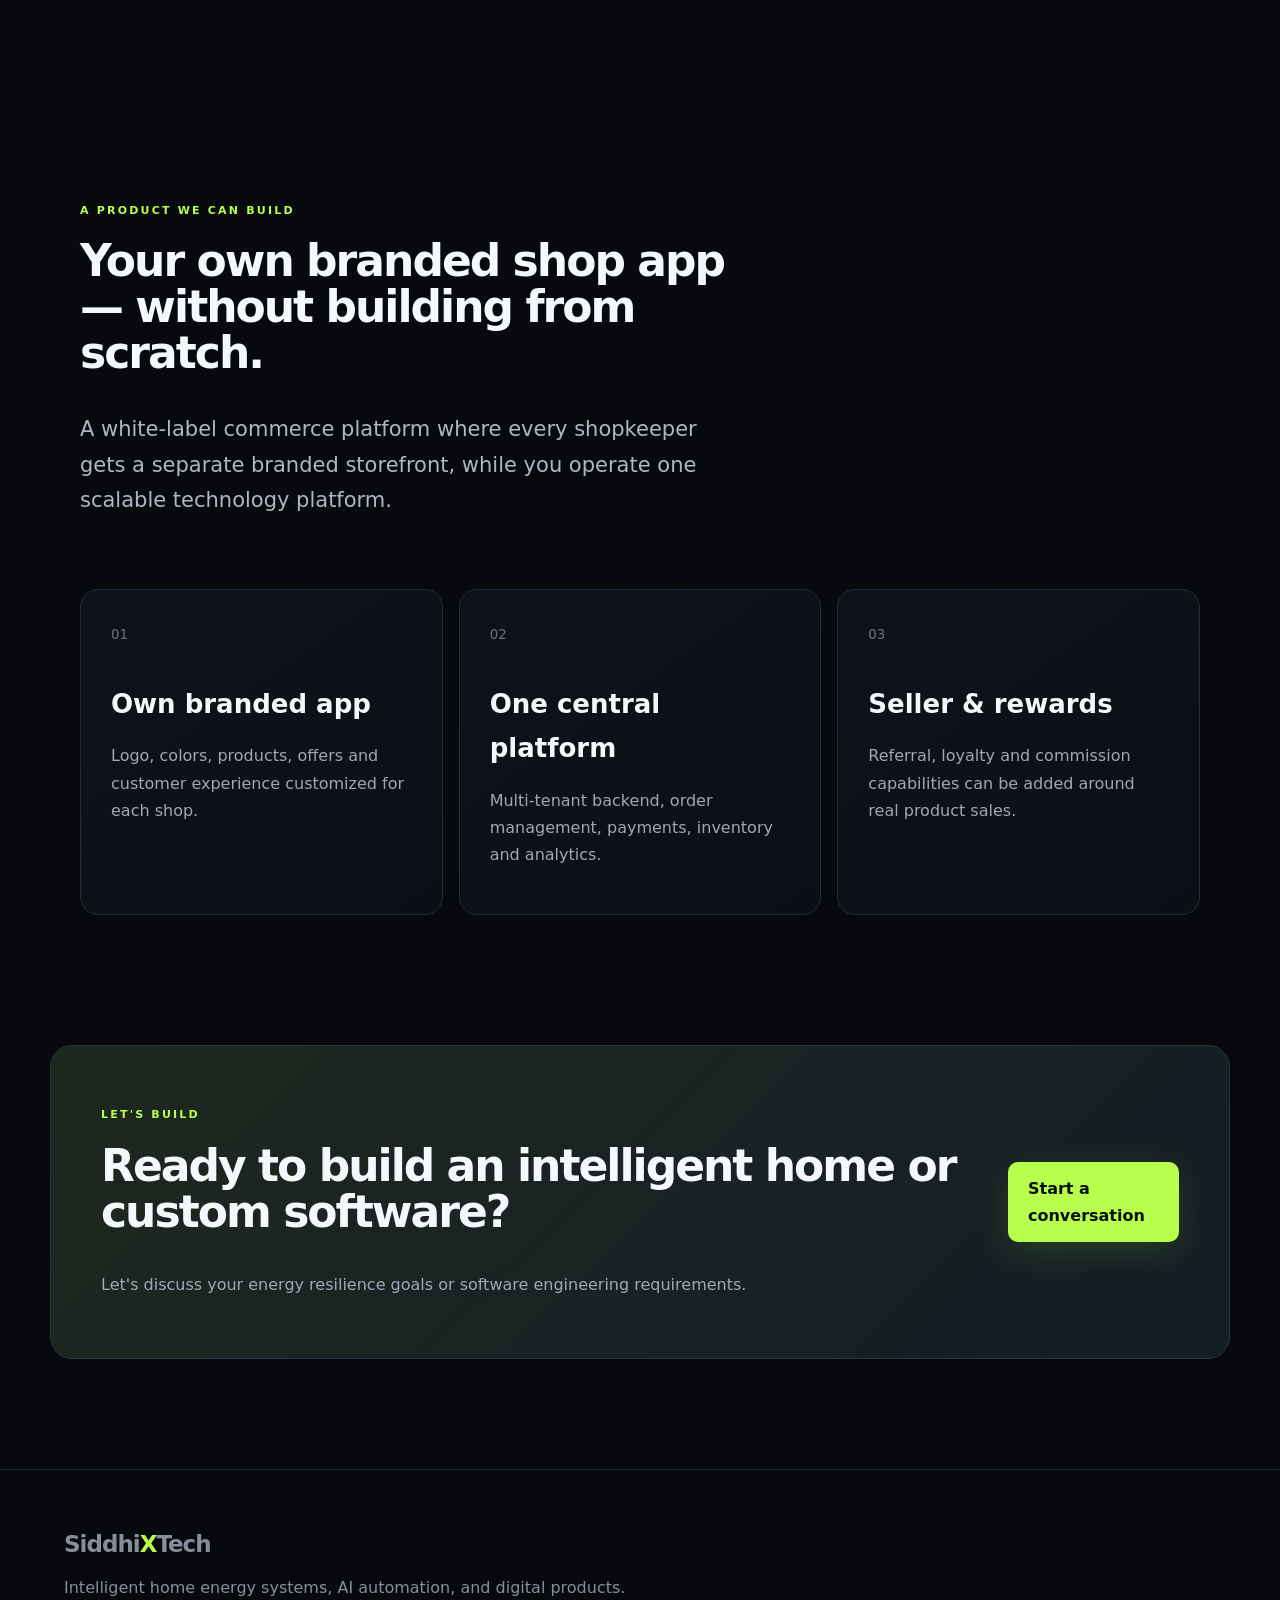
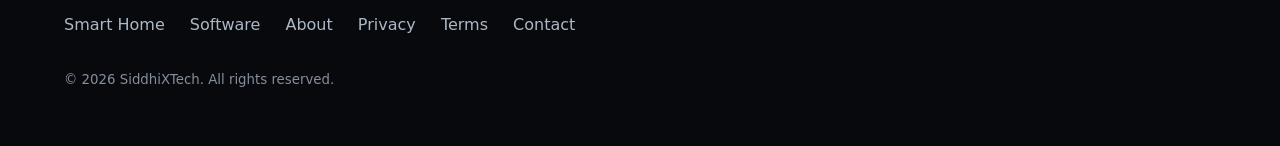
==== commit c6e4756e: "Add high-res photorealistic imagery, color theme, and live interactive energy simulator" ====
--- a/index.html
+++ b/index.html
@@ -25,51 +25,127 @@
 <main>
 <section class="hero">
 <div class="kicker"><i></i> PRIMARY FOCUS • INTELLIGENT HOME & ENERGY AI</div>
-<div class="eyebrow">AUTONOMOUS HYBRID MICROGRIDS & SMART HOMES</div>
+<div class="eyebrow">AUTONOMOUS HYBRID MICROGRIDS & SMART LIVING</div>
 <h1>The intelligent home that predicts, powers, and <span>never runs out.</span></h1>
 <p>We integrate Solar, Wind, Grid and Generator power with predictive AI. Connected to live weather radar and government grid outage forecasts, our smart home systems autonomously safeguard inverter storage before blackouts hit.</p>
 <div class="actions">
   <a class="btn" href="smart-home.html">Explore Intelligent Home</a>
-  <a class="btn secondary" href="services.html">Software Services</a>
+  <a class="btn secondary" href="#simulator">Try Energy Simulator</a>
   <a class="text-link" href="contact.html">Talk to us →</a>
 </div>
 </section>
+
+<!-- HERO VISUAL SHOWCASE -->
+<div class="hero-visual">
+  <div class="media-frame">
+    <img src="assets/smart-home-hero.jpg" alt="SiddhiXTech Intelligent Home at twilight with Solar, Wind Turbine and Smart Battery Storage" loading="lazy">
+    <div class="media-overlay">
+      <span class="pill green"><i></i> Solar: 6.4 kW Active</span>
+      <span class="pill cyan"><i></i> Wind Turbine: 11.2 kW Active</span>
+      <span class="pill amber"><i></i> Battery Storage: 96% Protected</span>
+      <span class="pill purple"><i></i> AI Weather Sync: Active</span>
+    </div>
+  </div>
+</div>
 
 <section class="stats">
 <div><b>01</b><span>Solar, Wind & Genset</span></div>
 <div><b>02</b><span>Weather & Outage AI</span></div>
-<div><b>03</b><span>Inverter & Storage Defense</span></div>
+<div><b>03</b><span>Inverter Storage Defense</span></div>
 <div><b>04</b><span>Full-Stack Software</span></div>
 </section>
 
-<!-- PRIMARY FOCUS SECTION -->
+<!-- INTERACTIVE ENERGY SIMULATOR -->
+<section class="section" id="simulator" style="padding-top:40px;padding-bottom:20px">
+  <div style="max-width:680px;margin-bottom:30px">
+    <div class="eyebrow">INTERACTIVE DEMO</div>
+    <h2>Test the AI Energy Decision Engine</h2>
+    <p class="lead" style="margin-bottom:0">Simulate how SiddhiXTech smart homes react in real-time to weather shifts, Doppler radar storm alerts, and government grid outages.</p>
+  </div>
+
+  <div class="sim-box">
+    <div class="sim-header">
+      <div>
+        <small style="color:var(--accent);font-weight:800;letter-spacing:.15em;font-size:11px">SELECT LIVE SCENARIO</small>
+        <h3 style="margin:5px 0 0;font-size:22px;color:#fff">Simulated Real-Time Environmental Conditions</h3>
+      </div>
+      <div class="sim-modes">
+        <button type="button" class="sim-btn active" onclick="setSimMode('normal', this)">☀️ Normal Sun</button>
+        <button type="button" class="sim-btn" onclick="setSimMode('storm', this)">⛈️ Storm Alert</button>
+        <button type="button" class="sim-btn" onclick="setSimMode('blackout', this)">⚡ Grid Blackout</button>
+        <button type="button" class="sim-btn" onclick="setSimMode('night', this)">🌙 Night & Wind</button>
+      </div>
+    </div>
+
+    <div class="sim-grid">
+      <div class="sim-card">
+        <small>SOLAR GENERATION</small>
+        <div class="sim-val" id="sim-solar-val" style="color:#ffb800">6.4 kW</div>
+        <div class="sim-bar-bg"><div class="sim-bar" id="sim-solar-bar" style="width:75%;background:#ffb800"></div></div>
+      </div>
+      <div class="sim-card">
+        <small>WIND GENERATION</small>
+        <div class="sim-val" id="sim-wind-val" style="color:#00e5ff">1.8 kW</div>
+        <div class="sim-bar-bg"><div class="sim-bar" id="sim-wind-bar" style="width:20%;background:#00e5ff"></div></div>
+      </div>
+      <div class="sim-card">
+        <small>INVERTER & BATTERY</small>
+        <div class="sim-val" id="sim-bat-val" style="color:#00e676">96% (Full)</div>
+        <div class="sim-bar-bg"><div class="sim-bar" id="sim-bat-bar" style="width:96%;background:#00e676"></div></div>
+      </div>
+      <div class="sim-card">
+        <small>GRID & GENERATOR</small>
+        <div class="sim-val" id="sim-grid-val" style="color:#aeb8c5">Grid: Exporting</div>
+        <div class="sim-bar-bg"><div class="sim-bar" id="sim-grid-bar" style="width:10%;background:#38485e"></div></div>
+      </div>
+    </div>
+
+    <div class="sim-alert">
+      <div>
+        <div class="sim-alert-text">
+          <span class="pill green" id="sim-alert-pill"><i></i> NORMAL SOLAR PRIORITY</span>
+          <span id="sim-alert-title" style="font-weight:700">Optimal Generation: 100% Clean Energy</span>
+        </div>
+        <div class="sim-alert-desc" id="sim-alert-desc">Solar and micro wind are supplying the entire home. Excess power is trickle-charging batteries and feeding into the grid.</div>
+      </div>
+    </div>
+  </div>
+</section>
+
+<!-- PRIMARY FOCUS: VISUAL SHOWCASES -->
 <section class="grid-section">
 <div>
-  <div class="eyebrow">PRIMARY FOCUS</div>
-  <h2>Zero blackouts. Maximum savings. Autonomous energy control.</h2>
-  <p class="lead">How our AI-powered intelligent home orchestrates multiple power sources, anticipates outages, and saves your inverter storage for when you need it most.</p>
-</div>
+  <div class="eyebrow">PRIMARY FOCUS · SMART HOME</div>
+  <h2>Engineered for total blackout immunity and maximum savings.</h2>
+  <p class="lead">How our AI orchestrates rooftop solar, vertical wind turbines, intelligent battery banks, and auto-start generators.</p>
+</div>
+
 <div class="cards">
-  <a href="smart-home.html" class="card service-card">
-    <span class="tag">HYBRID POWER</span>
-    <h3>Solar, Wind & Generator Integration</h3>
-    <p>Seamlessly combines solar panels, micro wind turbines, the utility grid, and auto-start petrol/diesel generators with zero interruption.</p>
-  </a>
-  <a href="smart-home.html" class="card service-card">
-    <span class="tag">PREDICTIVE AI</span>
-    <h3>Weather & Grid Cut Forecasting</h3>
-    <p>AI monitors live Doppler radar, storm alerts, and government load-shedding schedules to prepare your home hours before electricity cuts.</p>
-  </a>
-  <a href="smart-home.html" class="card service-card">
-    <span class="tag">STORAGE DEFENSE</span>
-    <h3>Smart Inverter & Battery Protection</h3>
-    <p>Automatically fast-charges storage before incoming storms and locks out high-draw appliances so your inverter is never caught empty.</p>
-  </a>
-  <a href="smart-home.html" class="card service-card">
-    <span class="tag">AUTOMATION</span>
-    <h3>Smart Appliance Orchestration</h3>
-    <p>Intelligently schedules water pumps, EV charging, and HVAC to run during peak solar generation, drastically cutting your electricity bills.</p>
-  </a>
+  <!-- Card 1 with Dashboard Image -->
+  <div class="card img-card">
+    <div class="img-card-media">
+      <img src="assets/energy-ai-dashboard.jpg" alt="SiddhiXTech Energy AI Telemetry Dashboard" loading="lazy">
+    </div>
+    <div class="img-card-content">
+      <span class="pill cyan" style="margin-bottom:12px"><i></i> PREDICTIVE AI</span>
+      <h3>Weather & Outage Radar Sync</h3>
+      <p>Cloud AI monitors live Doppler radar and government load-shedding schedules to top off inverter storage hours before a blackout.</p>
+      <a href="smart-home.html" style="color:var(--accent);font-weight:700;display:inline-block;margin-top:14px">Learn how it works →</a>
+    </div>
+  </div>
+
+  <!-- Card 2 with Microgrid Diagram Image -->
+  <div class="card img-card">
+    <div class="img-card-media">
+      <img src="assets/hybrid-microgrid-system.jpg" alt="SiddhiXTech Hybrid Microgrid Architecture" loading="lazy">
+    </div>
+    <div class="img-card-content">
+      <span class="pill green" style="margin-bottom:12px"><i></i> HYBRID HARDWARE</span>
+      <h3>Solar, Wind & Auto-Genset</h3>
+      <p>Seamlessly coordinates rooftop solar, micro wind turbines, inverter storage banks, and quiet emergency backup generators with zero flicker.</p>
+      <a href="smart-home.html" style="color:var(--accent);font-weight:700;display:inline-block;margin-top:14px">Explore hardware specs →</a>
+    </div>
+  </div>
 </div>
 </section>
 
@@ -88,7 +164,7 @@
 </div>
 </section>
 
-<!-- WHITE-LABEL PRODUCT SHOWCASE -->
+<!-- WHITE-LABEL COMMERCE SHOWCASE -->
 <section class="grid-section">
 <div><div class="eyebrow">A PRODUCT WE CAN BUILD</div><h2>Your own branded shop app — without building from scratch.</h2>
 <p class="lead">A white-label commerce platform where every shopkeeper gets a separate branded storefront, while you operate one scalable technology platform.</p></div>
@@ -122,6 +198,93 @@
 </div>
 <small>© 2026 SiddhiXTech. All rights reserved.</small>
 </footer>
+
+<script>
+const scenarios = {
+  normal: {
+    solar: '6.4 kW',
+    solarPct: '75%',
+    wind: '1.8 kW',
+    windPct: '20%',
+    battery: '96% (Full)',
+    batteryPct: '96%',
+    batteryColor: '#00e676',
+    grid: 'Grid: Exporting',
+    gridPct: '10%',
+    alertPill: 'NORMAL SOLAR PRIORITY',
+    alertPillClass: 'green',
+    alertText: 'Optimal Generation: 100% Clean Energy',
+    alertDesc: 'Solar and micro wind are supplying the entire home. Excess power is trickle-charging batteries and feeding into the grid.'
+  },
+  storm: {
+    solar: '0.6 kW',
+    solarPct: '8%',
+    wind: '9.4 kW',
+    windPct: '90%',
+    battery: '100% (Protected)',
+    batteryPct: '100%',
+    batteryColor: '#00e5ff',
+    grid: 'Grid: Pre-Charging Active',
+    gridPct: '80%',
+    alertPill: 'RADAR STORM ALERT DETECTED',
+    alertPillClass: 'amber',
+    alertText: 'Storage Defense Mode Engaged',
+    alertDesc: 'Doppler radar detected incoming storm front. System topped off batteries to 100% and shed non-essential AC/EV loads to guarantee 48hr backup.'
+  },
+  blackout: {
+    solar: '3.2 kW',
+    solarPct: '40%',
+    wind: '2.1 kW',
+    windPct: '25%',
+    battery: '91% (Supplying)',
+    batteryPct: '91%',
+    batteryColor: '#ffb800',
+    grid: 'Grid: 0V (Outage Active)',
+    gridPct: '0%',
+    alertPill: 'GOVT GRID BLACKOUT ACTIVE',
+    alertPillClass: 'red',
+    alertText: 'Seamless 8ms Inverter Transfer',
+    alertDesc: 'Grid power failed. Inverter instantly took over essential home loads without appliance reboot or flicker. Non-essential high-draw appliances locked out.'
+  },
+  night: {
+    solar: '0.0 kW',
+    solarPct: '0%',
+    wind: '6.8 kW',
+    windPct: '70%',
+    battery: '88% (Balanced)',
+    batteryPct: '88%',
+    batteryColor: '#e040fb',
+    grid: 'Grid: Standby Off-Peak',
+    gridPct: '15%',
+    alertPill: 'NIGHT MICROGRID OPERATION',
+    alertPillClass: 'purple',
+    alertText: 'Wind Generation + Battery Smoothing',
+    alertDesc: 'Night wind turbine provides steady baseload power. Battery discharges minimally to power lights, HVAC, and refrigeration.'
+  }
+};
+
+function setSimMode(mode, btn) {
+  document.querySelectorAll('.sim-btn').forEach(b => b.classList.remove('active'));
+  if (btn) btn.classList.add('active');
+  const d = scenarios[mode];
+  if (!d) return;
+  document.getElementById('sim-solar-val').innerText = d.solar;
+  document.getElementById('sim-solar-bar').style.width = d.solarPct;
+  document.getElementById('sim-wind-val').innerText = d.wind;
+  document.getElementById('sim-wind-bar').style.width = d.windPct;
+  document.getElementById('sim-bat-val').innerText = d.battery;
+  document.getElementById('sim-bat-bar').style.width = d.batteryPct;
+  document.getElementById('sim-bat-bar').style.background = d.batteryColor;
+  document.getElementById('sim-grid-val').innerText = d.grid;
+  document.getElementById('sim-grid-bar').style.width = d.gridPct;
+  
+  const pill = document.getElementById('sim-alert-pill');
+  pill.className = 'pill ' + d.alertPillClass;
+  pill.innerHTML = '<i></i> ' + d.alertPill;
+  document.getElementById('sim-alert-title').innerText = d.alertText;
+  document.getElementById('sim-alert-desc').innerText = d.alertDesc;
+}
+</script>
 <script src="assets/script.js"></script>
 </body>
 </html>
--- a/assets/style.css
+++ b/assets/style.css
@@ -61,11 +61,53 @@
 .kicker{display:inline-flex;gap:8px;align-items:center;border:1px solid #293442;border-radius:999px;padding:7px 11px;color:#b8c1cd;font-size:12px;margin-bottom:25px}
 .kicker i{width:7px;height:7px;border-radius:50%;background:var(--accent);box-shadow:0 0 12px var(--accent)}
 footer{border-top:1px solid #202936;padding:55px max(5vw,24px);color:#858f9c;display:grid;gap:10px}footer p{margin:0}footer a{margin-right:20px;color:#aeb8c5}footer small{margin-top:20px}
+/* Media, Images & Interactive Energy UI */
+.media-frame{position:relative;border-radius:var(--radius);overflow:hidden;border:1px solid #2a3545;box-shadow:0 25px 60px rgba(0,0,0,.6);background:#0d1118}
+.media-frame img{width:100%;height:auto;display:block;transition:.3s ease}
+.media-frame:hover img{transform:scale(1.015)}
+.media-overlay{position:absolute;bottom:0;left:0;right:0;padding:24px;background:linear-gradient(to top,rgba(7,9,13,.95),rgba(7,9,13,.4) 60%,transparent);display:flex;gap:12px;flex-wrap:wrap;z-index:2}
+.hero-visual{max-width:var(--max);margin:-40px auto 70px;padding:0 30px}
+.hero-visual .media-frame{border:1px solid rgba(184,255,77,.2);box-shadow:0 30px 80px rgba(0,0,0,.7),0 0 40px rgba(184,255,77,.08)}
+
+.pill{display:inline-flex;align-items:center;gap:6px;padding:5px 12px;border-radius:999px;font-size:12px;font-weight:700;letter-spacing:.05em;border:1px solid}
+.pill.green{background:rgba(0,230,118,.12);color:#00e676;border-color:rgba(0,230,118,.35)}
+.pill.cyan{background:rgba(0,229,255,.12);color:#00e5ff;border-color:rgba(0,229,255,.35)}
+.pill.amber{background:rgba(255,184,0,.14);color:#ffb800;border-color:rgba(255,184,0,.38)}
+.pill.purple{background:rgba(213,0,249,.12);color:#e040fb;border-color:rgba(213,0,249,.35)}
+.pill.red{background:rgba(255,82,82,.14);color:#ff5252;border-color:rgba(255,82,82,.38)}
+.pill i{width:7px;height:7px;border-radius:50%;background:currentColor;display:inline-block;box-shadow:0 0 8px currentColor}
+
+/* Interactive Simulator */
+.sim-box{max-width:var(--max);margin:0 auto 90px;padding:40px;background:linear-gradient(155deg,#0c1017,#080b10);border:1px solid #263344;border-radius:24px;box-shadow:0 30px 80px rgba(0,0,0,.5);position:relative;overflow:hidden}
+.sim-box:before{content:"";position:absolute;top:0;left:0;right:0;height:2px;background:linear-gradient(90deg,transparent,var(--accent),var(--accent2),transparent)}
+.sim-header{display:flex;justify-content:space-between;align-items:flex-end;margin-bottom:28px;flex-wrap:wrap;gap:18px}
+.sim-modes{display:flex;gap:10px;flex-wrap:wrap}
+.sim-btn{padding:10px 18px;border-radius:12px;border:1px solid #2e3a4b;background:#0d131c;color:#a8b4c4;font:inherit;font-size:13px;font-weight:700;cursor:pointer;transition:.2s;display:inline-flex;align-items:center;gap:8px}
+.sim-btn:hover{background:#151d2a;color:#fff;border-color:#48576c}
+.sim-btn.active{background:linear-gradient(135deg,rgba(184,255,77,.18),rgba(118,227,255,.12));color:#fff;border-color:var(--accent);box-shadow:0 0 20px rgba(184,255,77,.2)}
+.sim-grid{display:grid;grid-template-columns:repeat(4,1fr);gap:14px;margin-bottom:24px}
+.sim-card{background:#090d13;border:1px solid #212c3b;border-radius:14px;padding:20px;transition:.25s}
+.sim-card:hover{border-color:#38485e}
+.sim-card small{display:block;font-size:11px;font-weight:800;letter-spacing:.1em;color:#6d7c8f;margin-bottom:6px}
+.sim-val{font-size:26px;font-weight:850;letter-spacing:-.03em;margin:4px 0 10px;color:#fff}
+.sim-bar-bg{height:6px;background:#151c27;border-radius:99px;overflow:hidden}
+.sim-bar{height:100%;border-radius:99px;transition:width .4s ease,background .4s ease}
+.sim-alert{padding:16px 20px;border-radius:14px;background:#0d141e;border:1px solid #2a3749;display:flex;align-items:center;justify-content:space-between;gap:16px;flex-wrap:wrap}
+.sim-alert-text{font-size:14px;font-weight:600;color:#d5e0ee;display:flex;align-items:center;gap:10px}
+.sim-alert-desc{font-size:13px;color:#8f9fad;margin-top:2px}
+
+.img-card{overflow:hidden;padding:0!important}
+.img-card-media{position:relative;width:100%;height:220px;overflow:hidden;background:#000}
+.img-card-media img{width:100%;height:100%;object-fit:cover;transition:.3s ease}
+.img-card:hover .img-card-media img{transform:scale(1.05)}
+.img-card-content{padding:26px}
+
 @media(max-width:800px){
- .nav{padding:0 5vw}.nav nav a:not(.nav-btn){display:none}
- .hero{padding:95px 7vw 70px;min-height:auto}.hero:after{display:none}
- .stats{grid-template-columns:1fr 1fr;margin:0 5vw}.stats div:nth-child(2){border-right:0}
- .cards,.cards.three,.feature-grid,.two,.contact{grid-template-columns:1fr}
- .grid-section,.section,.page{padding:75px 7vw}.banner{margin:0 5vw 70px;padding:38px 28px;display:block}
- .banner .btn{margin-top:25px}.two{gap:35px}.hero h1,.page h1{font-size:52px}
+ .hero-visual{margin:-20px auto 40px;padding:0 5vw}
+ .sim-box{padding:24px 20px;margin:0 5vw 60px}
+ .sim-grid{grid-template-columns:1fr 1fr}
+ .sim-header{flex-direction:column;align-items:flex-start}
 }
+@media(max-width:520px){
+ .sim-grid{grid-template-columns:1fr}
+}
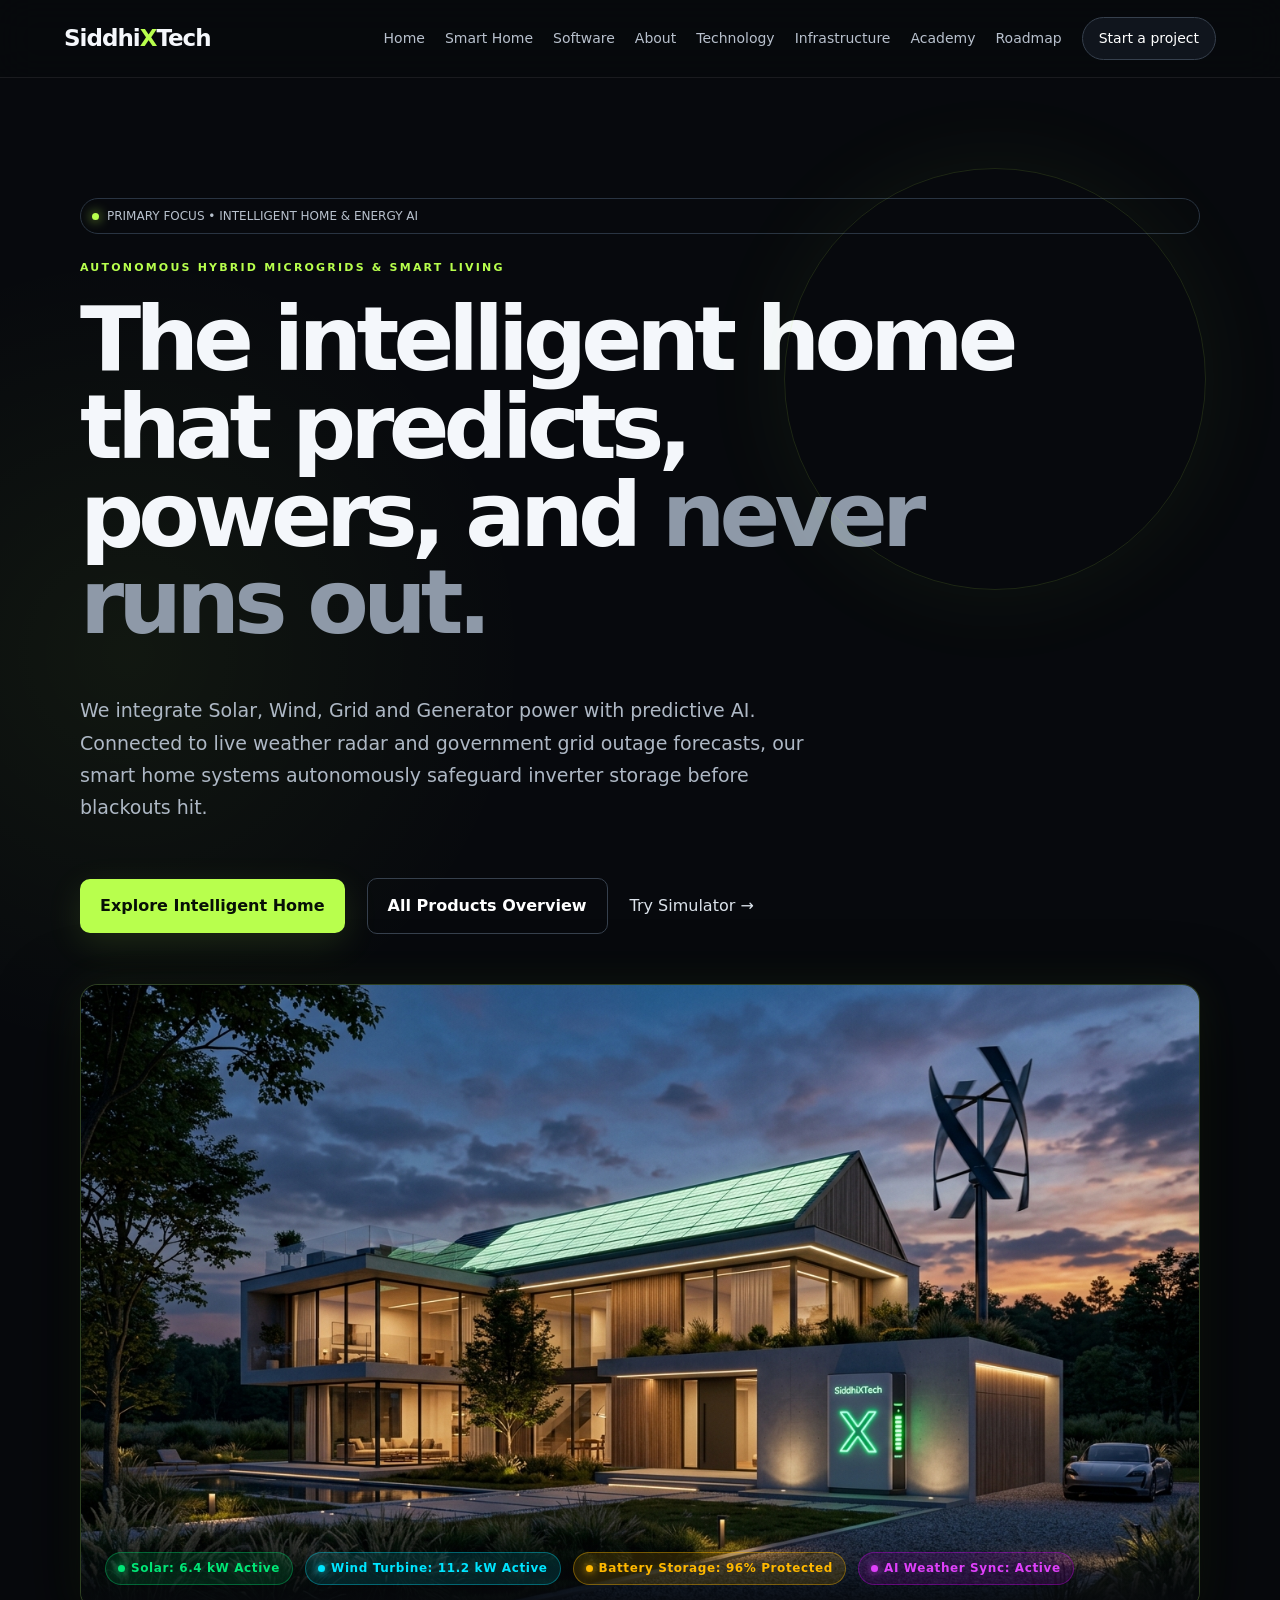
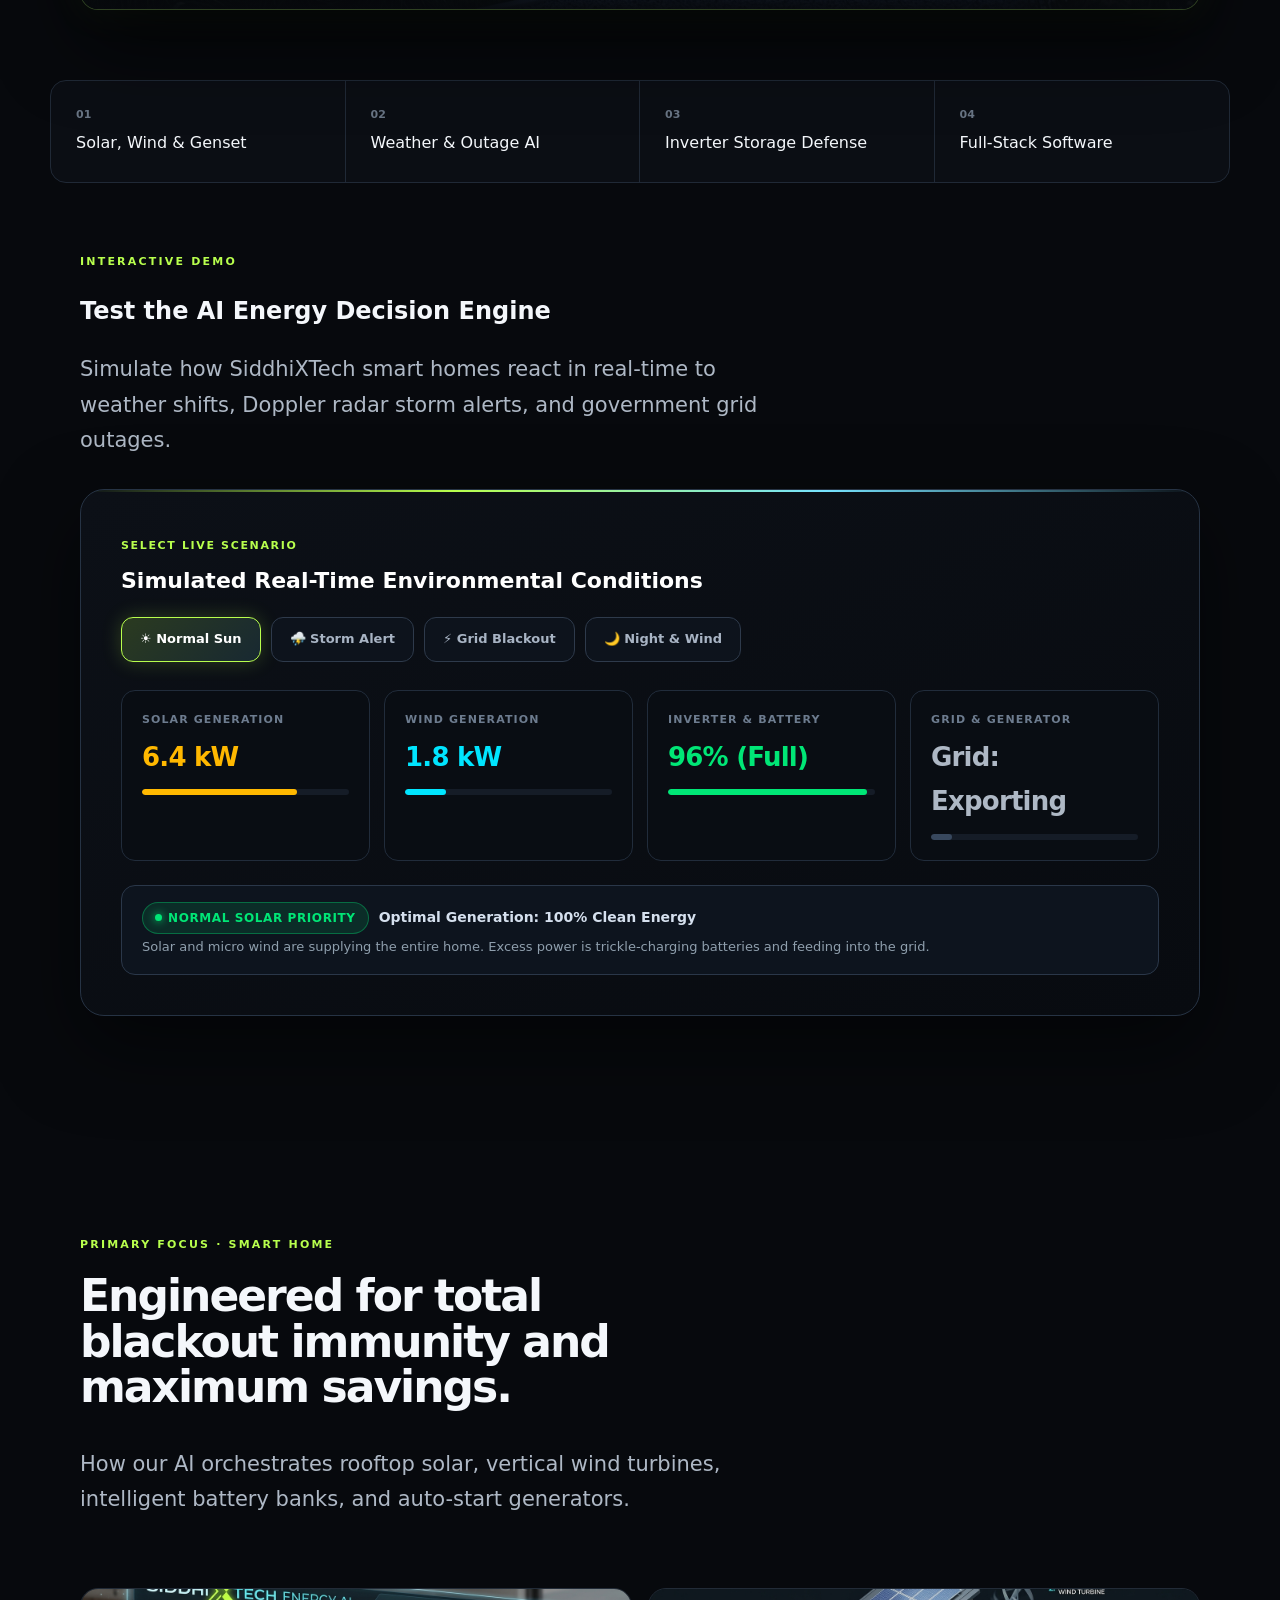
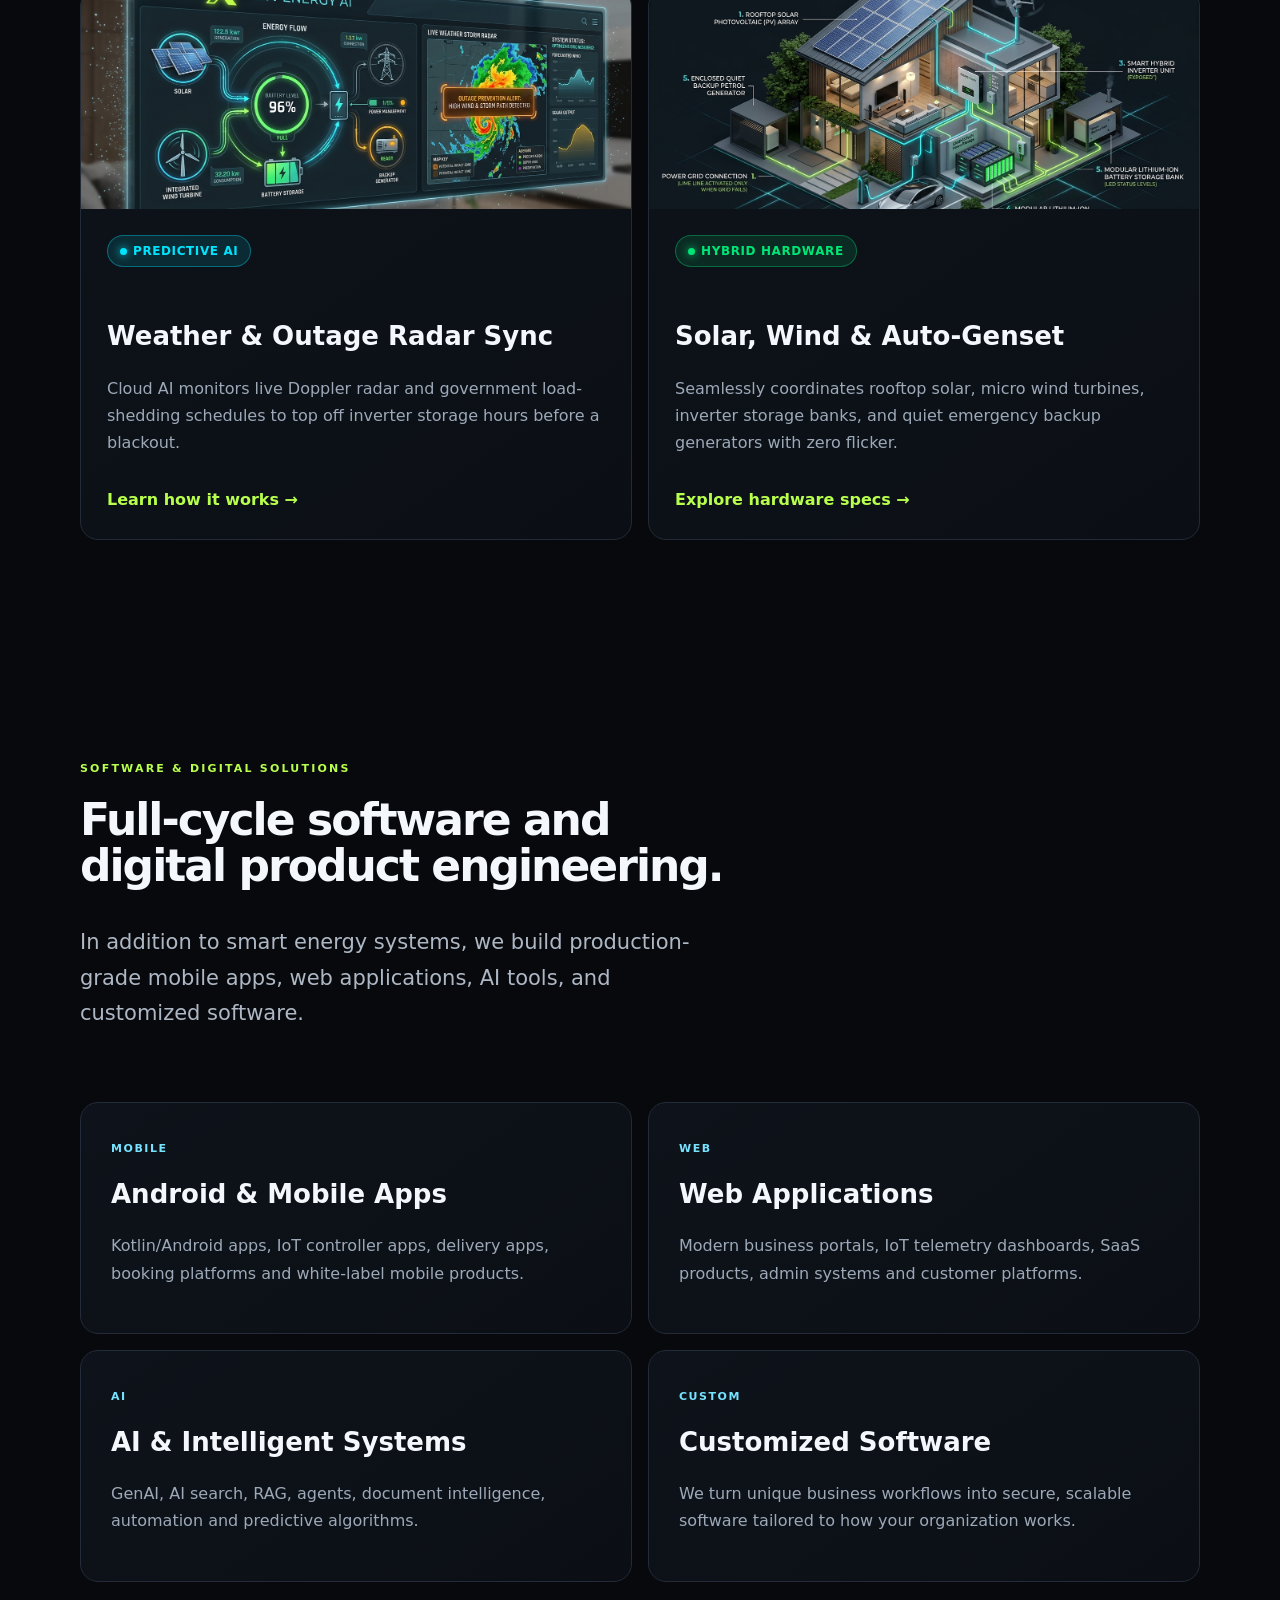
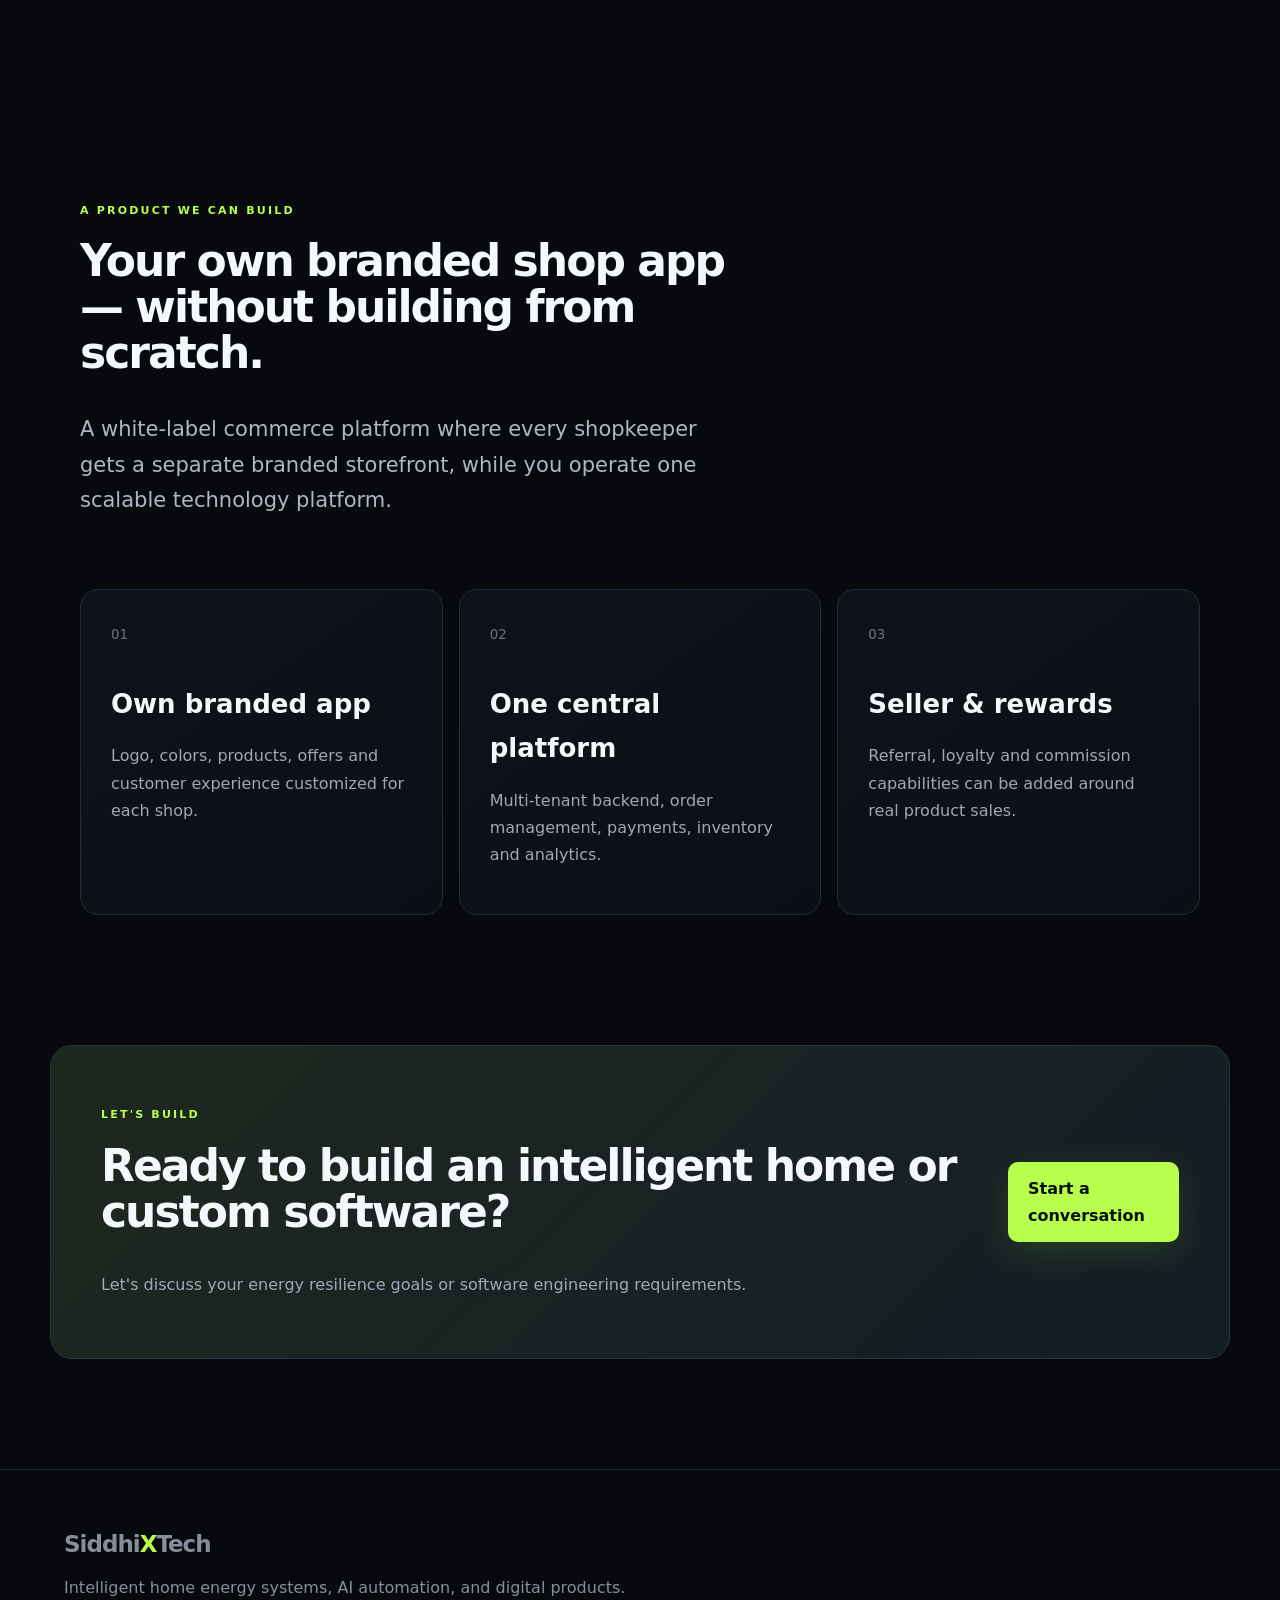
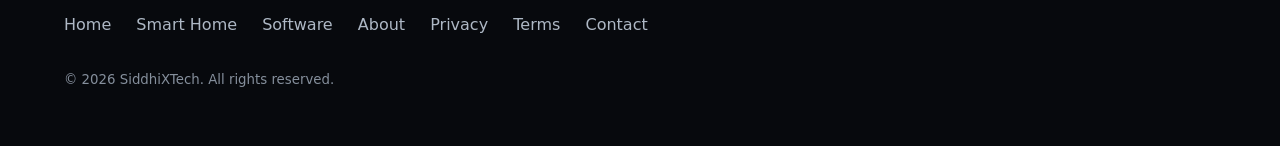
==== commit 7b72ee94: "Add home.html master product portal and update site navigation and footers" ====
--- a/index.html
+++ b/index.html
@@ -11,6 +11,7 @@
 <header class="nav">
   <a class="logo" href="index.html">Siddhi<span>X</span>Tech</a>
   <nav>
+    <a href="home.html">Home</a>
     <a href="smart-home.html">Smart Home</a>
     <a href="services.html">Software</a>
     <a href="about.html">About</a>
@@ -30,8 +31,8 @@
 <p>We integrate Solar, Wind, Grid and Generator power with predictive AI. Connected to live weather radar and government grid outage forecasts, our smart home systems autonomously safeguard inverter storage before blackouts hit.</p>
 <div class="actions">
   <a class="btn" href="smart-home.html">Explore Intelligent Home</a>
-  <a class="btn secondary" href="#simulator">Try Energy Simulator</a>
-  <a class="text-link" href="contact.html">Talk to us →</a>
+  <a class="btn secondary" href="home.html">All Products Overview</a>
+  <a class="text-link" href="#simulator">Try Simulator →</a>
 </div>
 </section>
 
@@ -189,6 +190,7 @@
 <div class="logo">Siddhi<span>X</span>Tech</div>
 <p>Intelligent home energy systems, AI automation, and digital products.</p>
 <div>
+  <a href="home.html">Home</a>
   <a href="smart-home.html">Smart Home</a>
   <a href="services.html">Software</a>
   <a href="about.html">About</a>
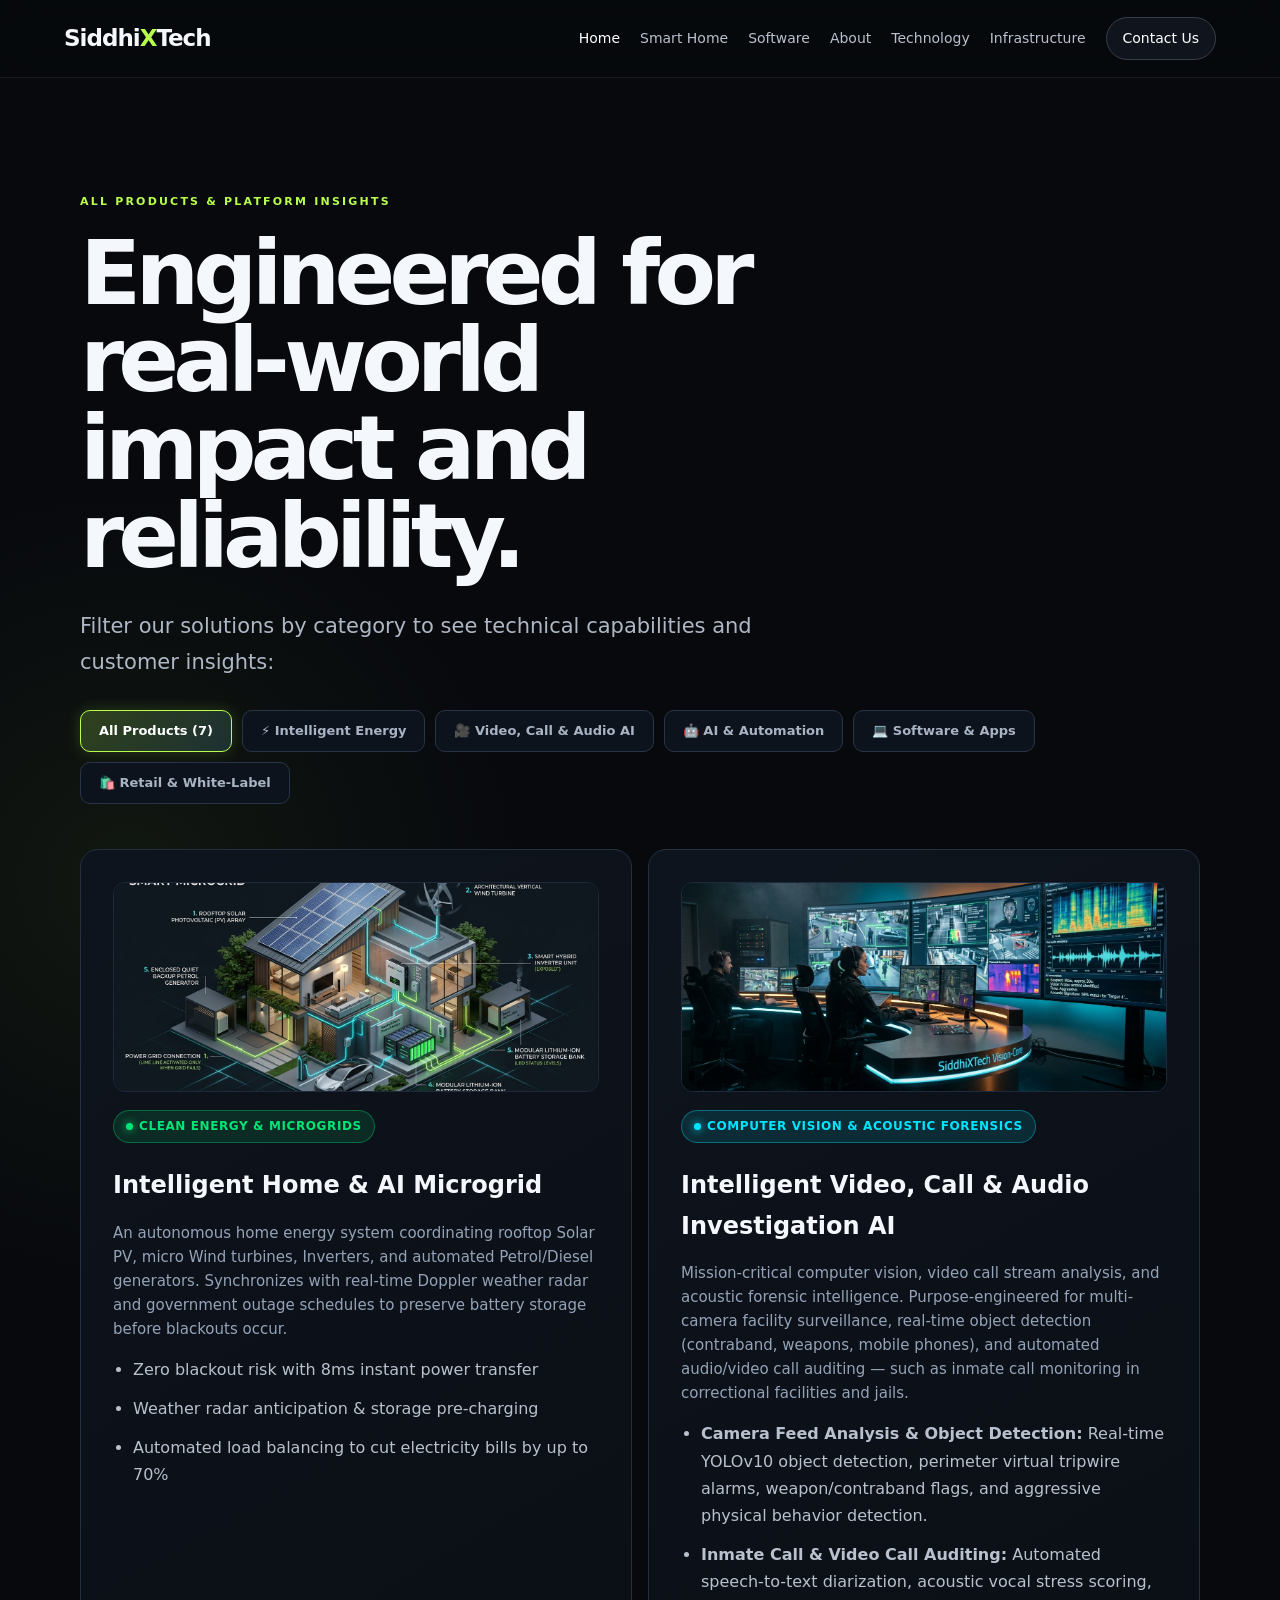
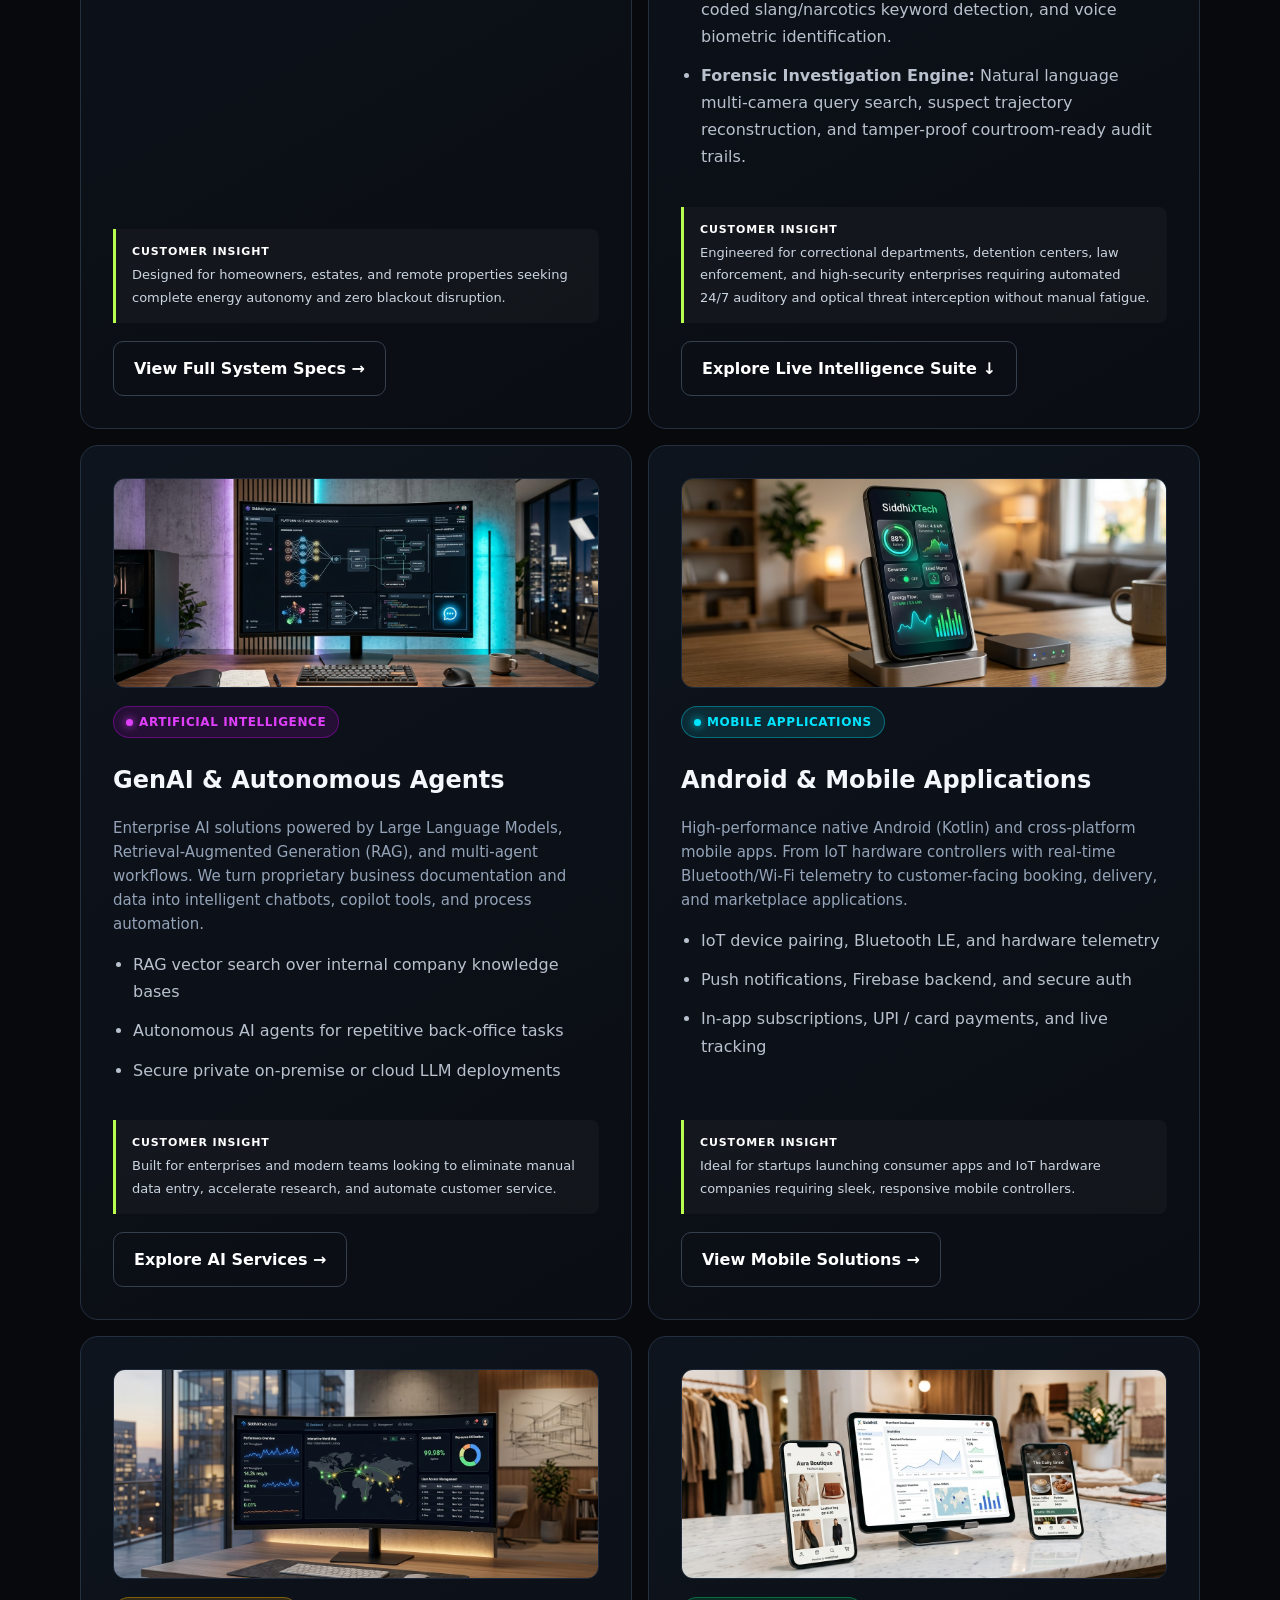
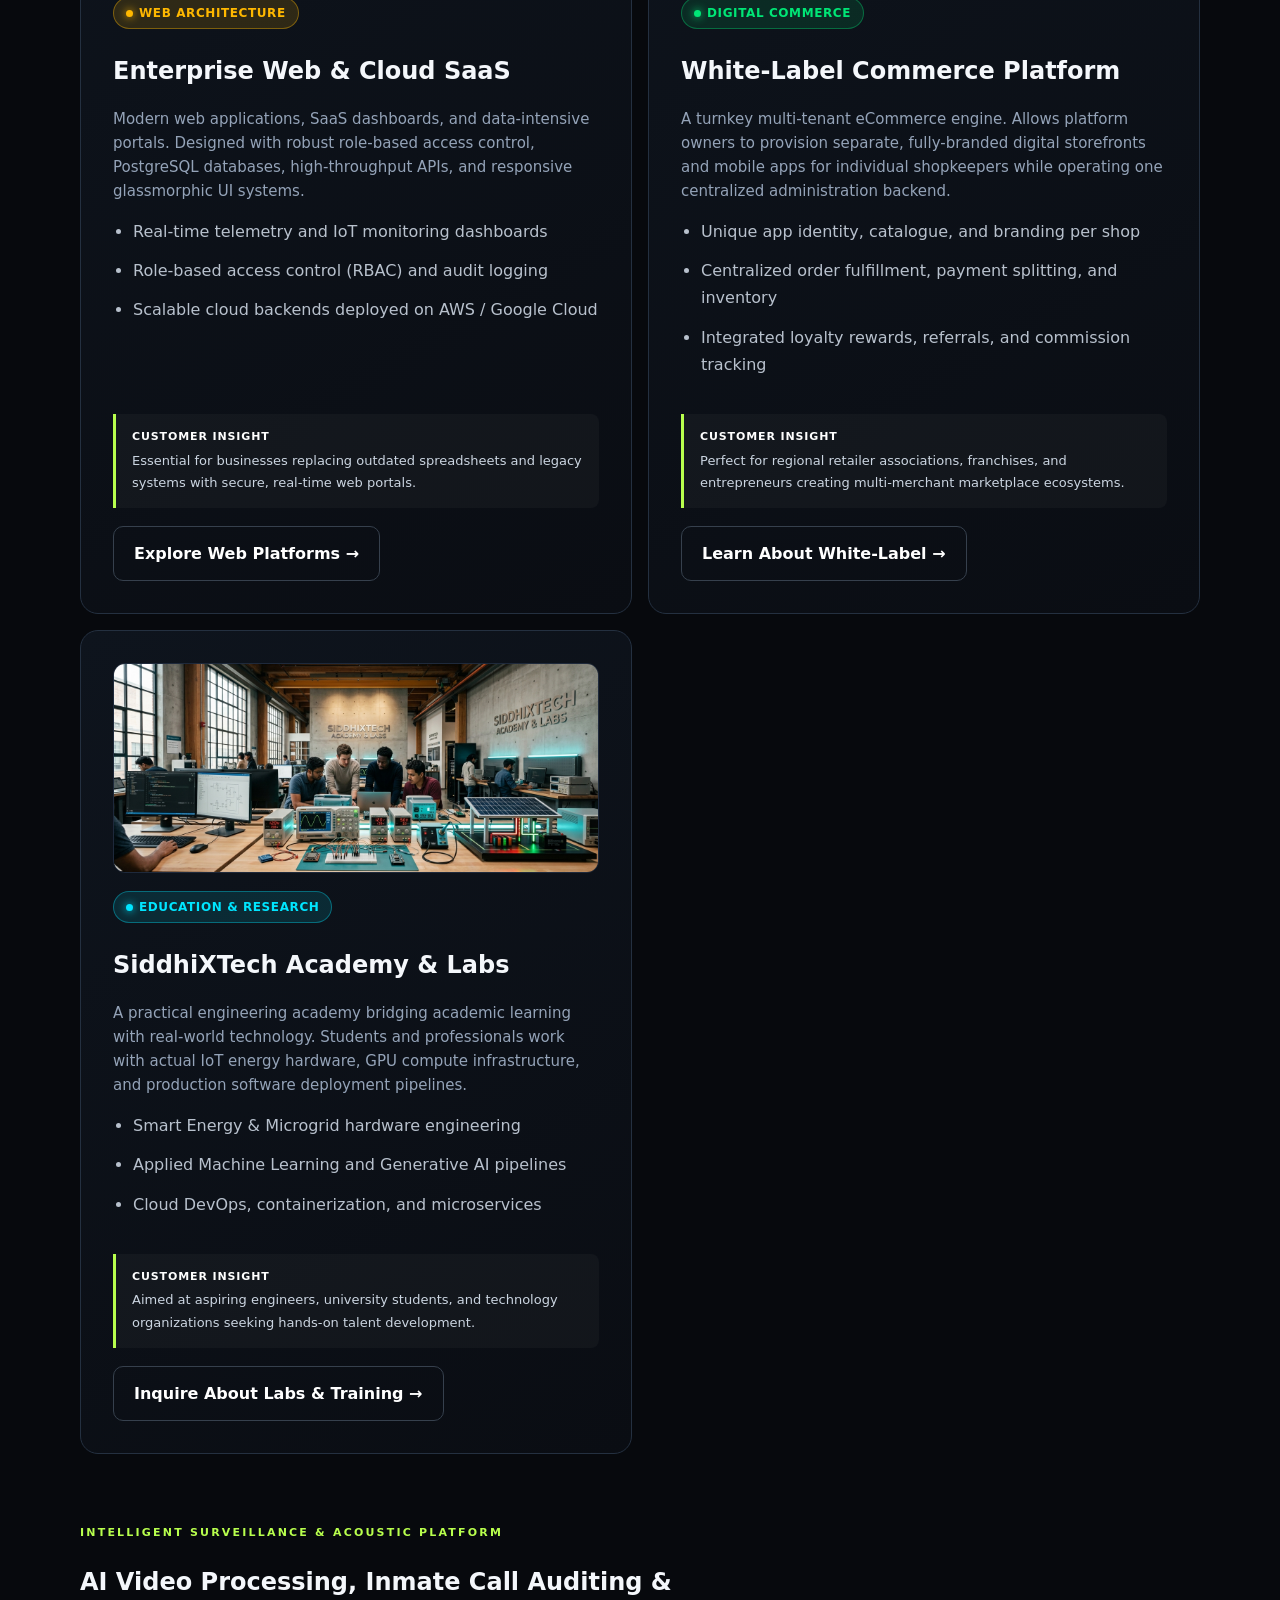
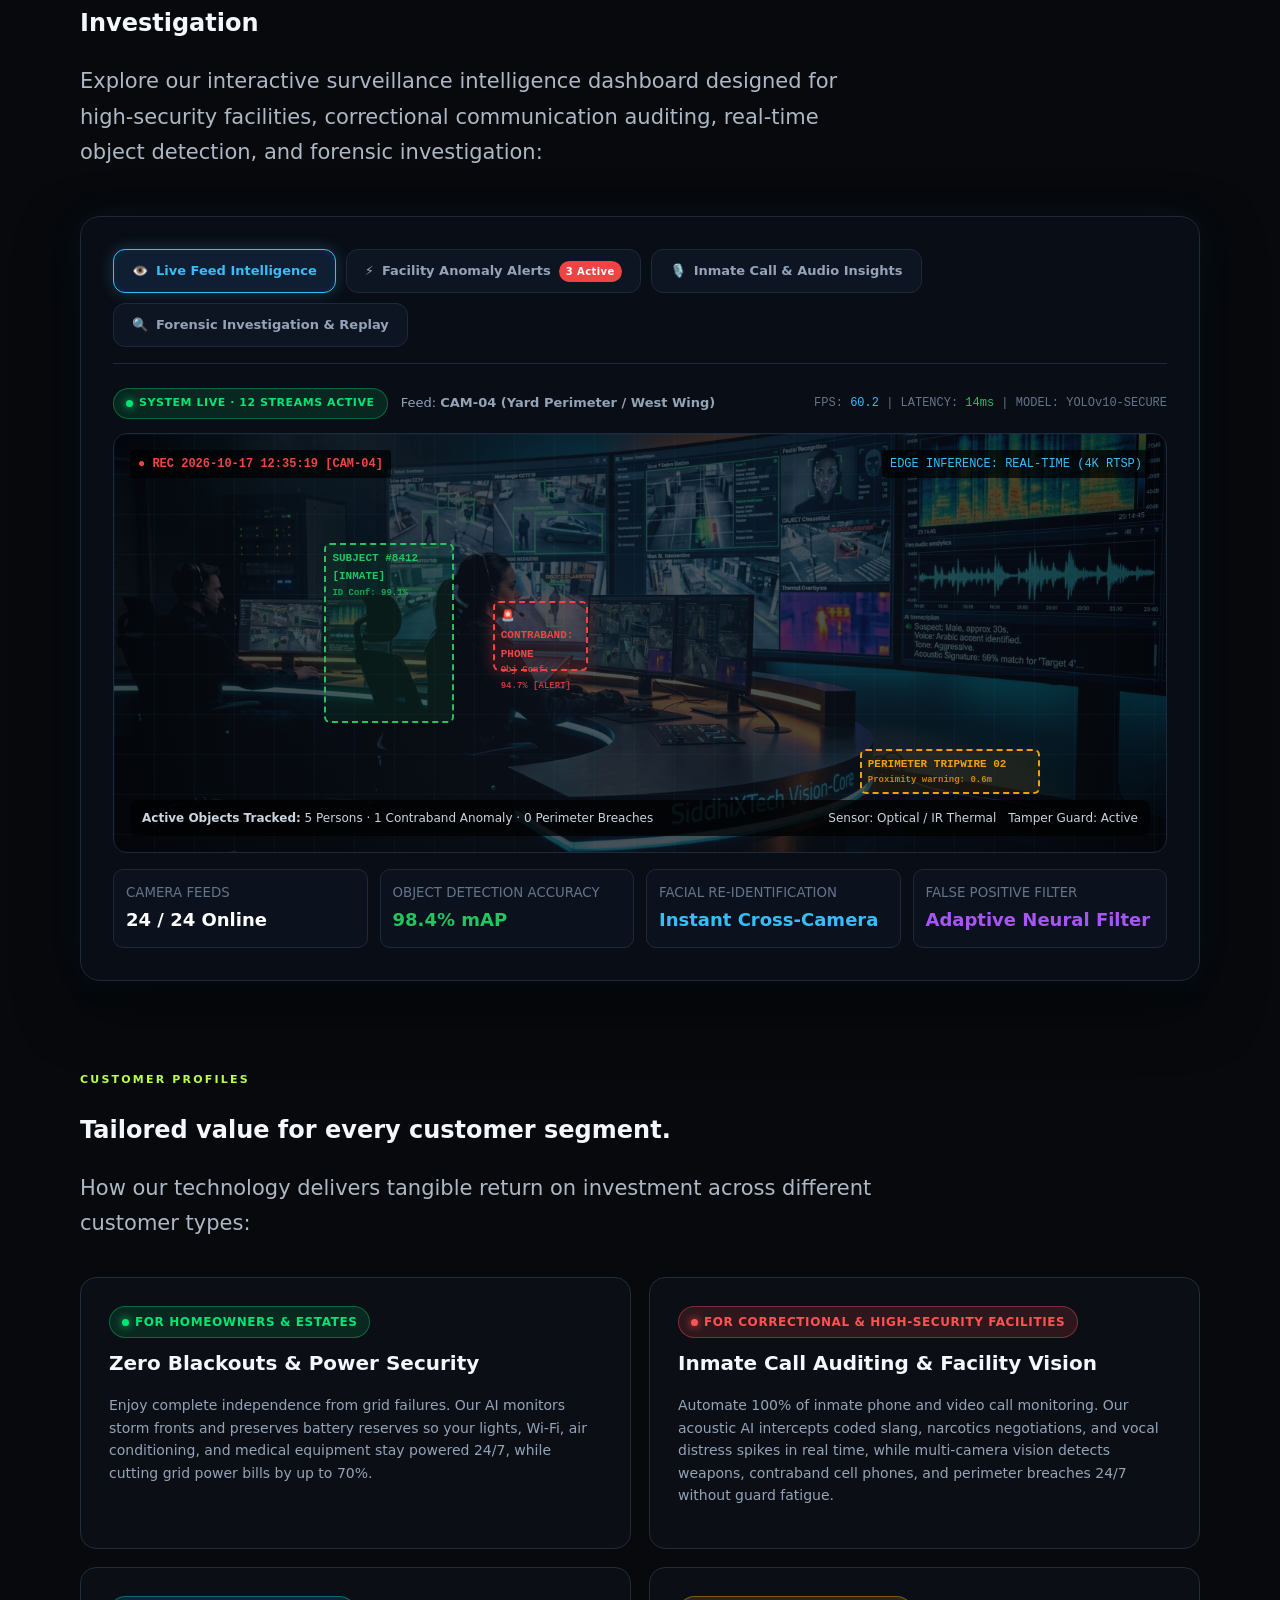
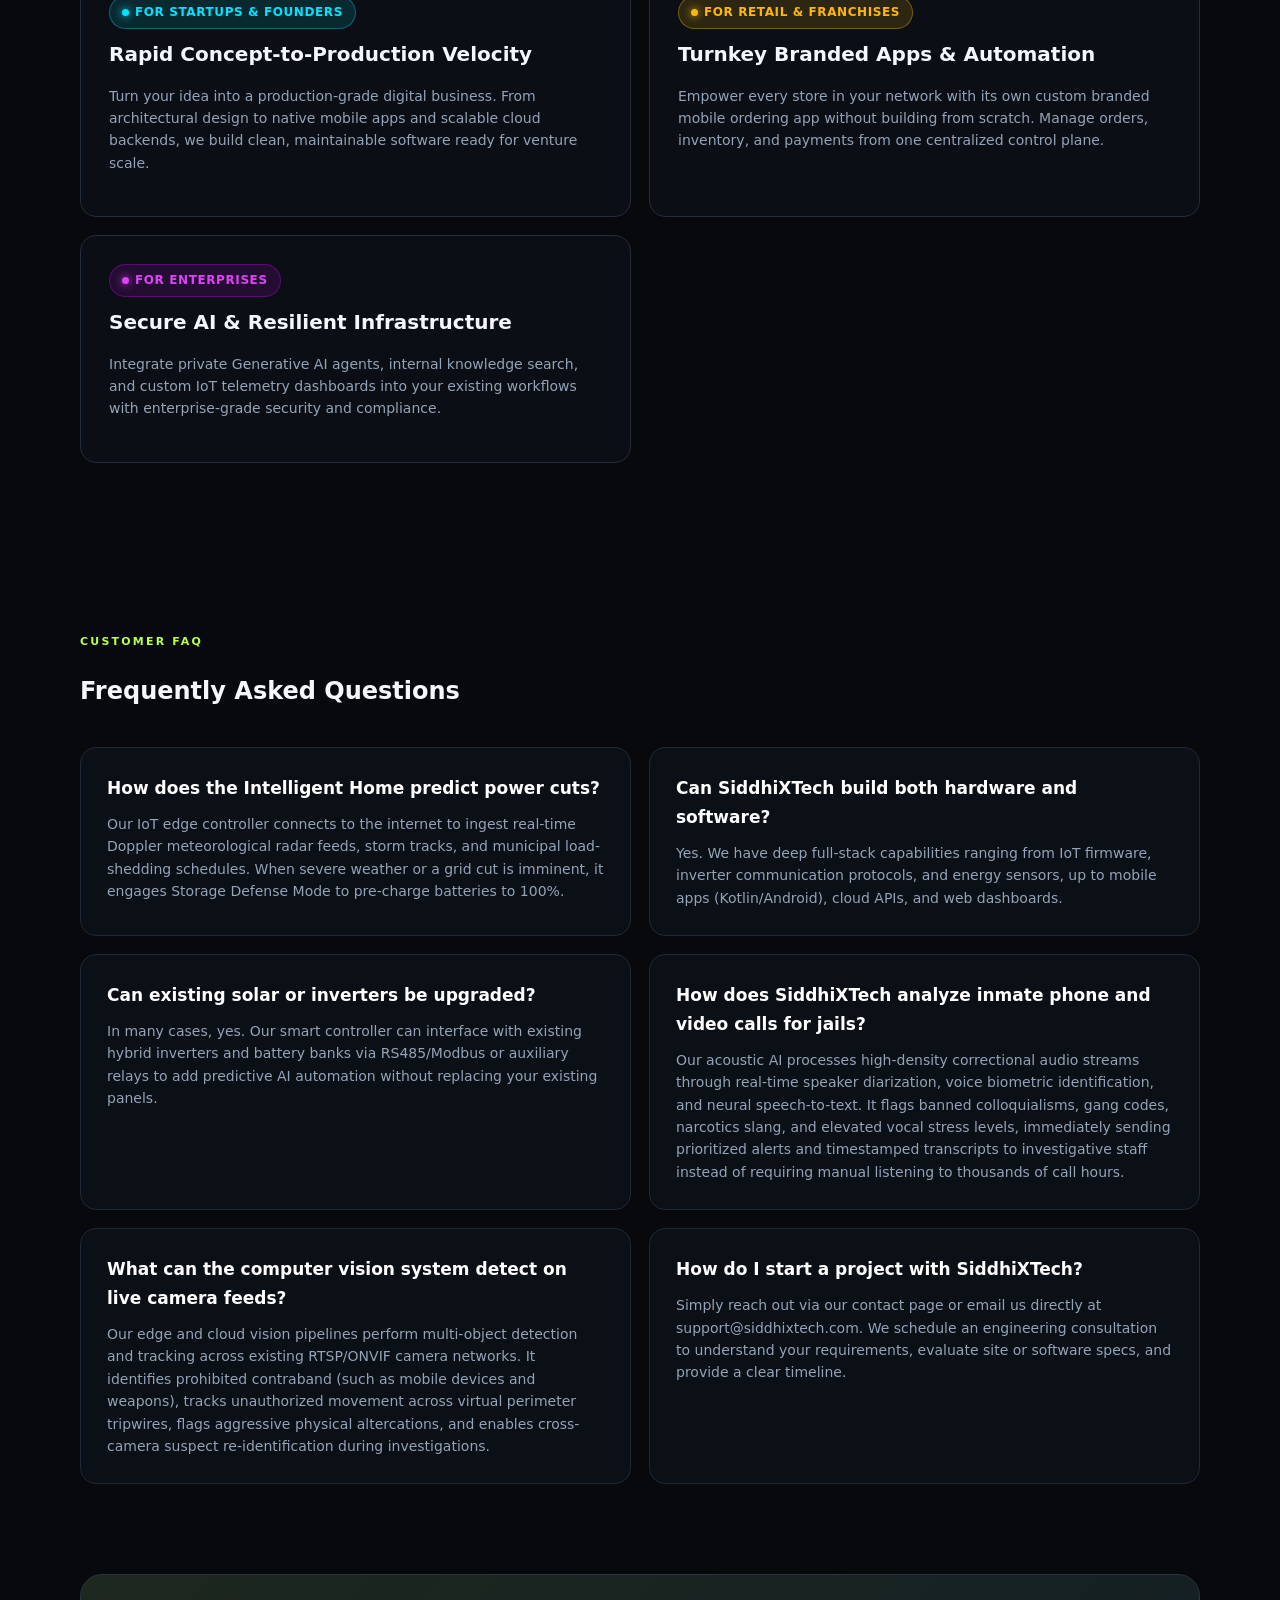
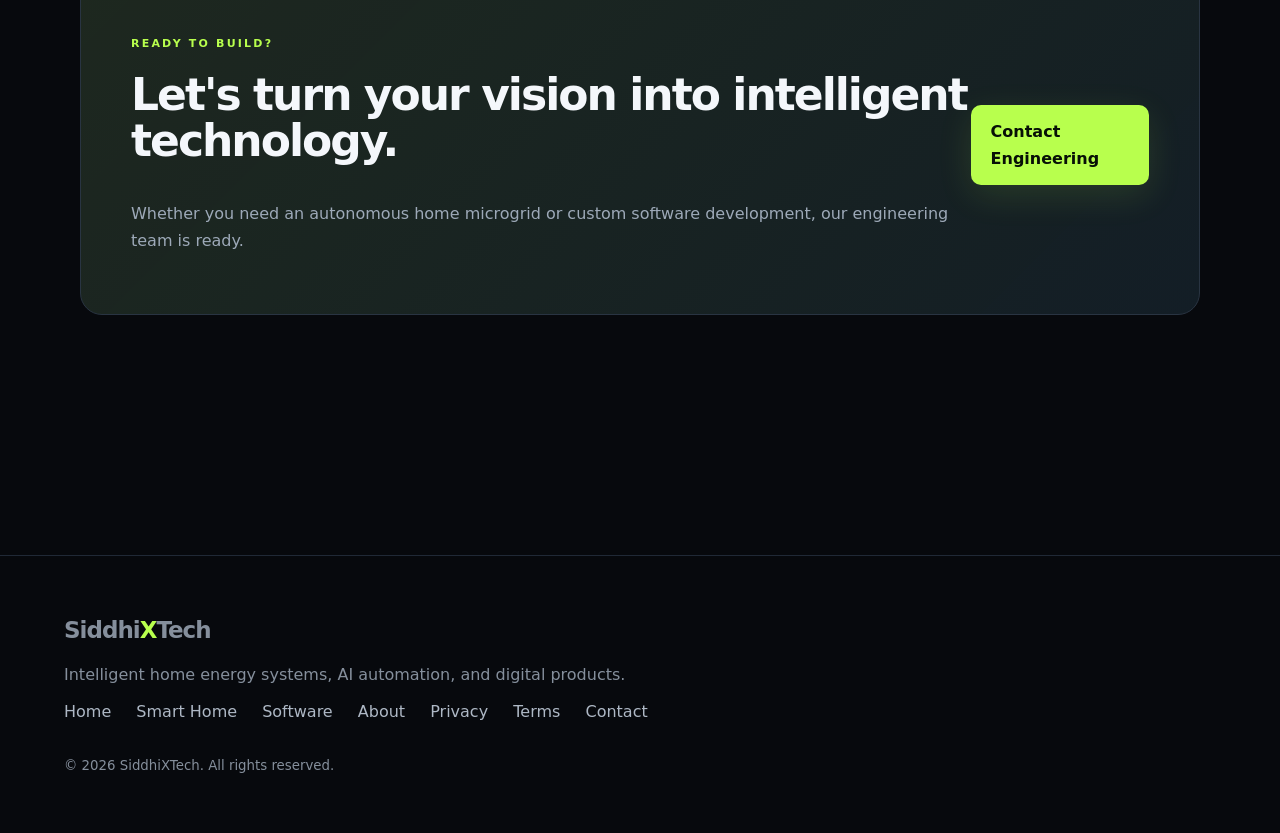
==== commit 72be22bc: "feat: enhance mobile responsiveness, standard typography scale, navigation drawer, and product porta" ====
--- a/index.html
+++ b/index.html
@@ -3,290 +3,705 @@
 <head>
 <meta charset="utf-8">
 <meta name="viewport" content="width=device-width,initial-scale=1">
-<title>SiddhiXTech — Intelligent Home & Autonomous Energy AI</title>
-<meta name="description" content="SiddhiXTech primary focus: Intelligent Home solutions integrated with Solar, Wind, and Generator backup, powered by AI to predict weather and grid cuts, preserve battery storage, and provide uninterrupted electricity. Plus full-stack software development.">
+<title>SiddhiXTech — Complete Product Ecosystem & Customer Insights</title>
+<meta name="description" content="Discover all SiddhiXTech products and solutions: Intelligent Home energy microgrids, AI automation, mobile apps, enterprise web platforms, and white-label commerce.">
 <link rel="stylesheet" href="assets/style.css">
+<style>
+.filter-tabs{display:flex;gap:10px;flex-wrap:wrap;margin:30px 0 40px}
+.filter-btn{padding:9px 18px;border-radius:10px;border:1px solid #283546;background:#0d131c;color:#a8b4c4;font:inherit;font-size:13px;font-weight:700;cursor:pointer;transition:.2s}
+.filter-btn:hover{background:#151e2c;color:#fff;border-color:#48576c}
+.filter-btn.active{background:linear-gradient(135deg,rgba(184,255,77,.2),rgba(118,227,255,.15));color:#fff;border-color:var(--accent);box-shadow:0 0 15px rgba(184,255,77,.18)}
+.product-card{display:flex;flex-direction:column;justify-content:space-between;border:1px solid #243040;background:linear-gradient(150deg,#0e141d,#0a0d13);border-radius:18px;padding:32px;transition:.25s;position:relative;overflow:hidden}
+.product-card:hover{transform:translateY(-4px);border-color:#3d4e66;box-shadow:0 20px 50px rgba(0,0,0,.35)}
+.product-badge{align-self:flex-start;margin-bottom:14px}
+.insight-box{margin-top:20px;padding:14px 16px;background:rgba(255,255,255,.03);border-left:3px solid var(--accent);border-radius:0 8px 8px 0;font-size:13px;color:#cbd5e1}
+.insight-box strong{color:#fff;display:block;margin-bottom:3px;font-size:11px;letter-spacing:.08em;text-transform:uppercase}
+.customer-grid{display:grid;grid-template-columns:repeat(2,1fr);gap:18px;margin-top:35px}
+.customer-card{padding:28px;background:#0b0f15;border:1px solid #222c3a;border-radius:16px}
+.customer-card h3{margin:8px 0 10px;font-size:20px}
+.faq-grid{display:grid;grid-template-columns:repeat(2,1fr);gap:18px;margin-top:35px}
+.faq-item{padding:26px;background:#0b0f16;border:1px solid #202936;border-radius:16px}
+.faq-item h3{margin:0 0 10px;font-size:17px;color:#fff}
+.faq-item p{margin:0;font-size:14px;color:#94a3b8;line-height:1.6}
+@media(max-width:800px){
+  .customer-grid,.faq-grid{grid-template-columns:1fr}
+}
+/* Surveillance & Forensic Audio/Vision Dashboard */
+.surv-wrapper{margin-top:45px;background:#090d15;border:1px solid #1e293b;border-radius:20px;padding:32px;box-shadow:0 25px 60px rgba(0,0,0,.5),0 0 35px rgba(56,189,248,.07)}
+.tablist-nav{display:flex;gap:10px;border-bottom:1px solid #1e293b;padding-bottom:16px;margin-bottom:24px;flex-wrap:wrap}
+.surv-tab{display:inline-flex;align-items:center;gap:8px;padding:10px 18px;border-radius:12px;border:1px solid #1e293b;background:#0d1522;color:#94a3b8;font:inherit;font-size:13px;font-weight:700;cursor:pointer;transition:.2s}
+.surv-tab:hover{background:#141f30;color:#fff;border-color:#334155}
+.surv-tab[aria-selected="true"]{background:#0f1e33;color:#38bdf8;border-color:#38bdf8;box-shadow:0 0 16px rgba(56,189,248,.25),inset 0 0 10px rgba(56,189,248,.08)}
+.badge-alert{background:#ef4444;color:#fff;font-size:10px;padding:2px 7px;border-radius:999px;font-weight:800;letter-spacing:.04em;display:inline-block;animation:pulseAlert 2s infinite ease-in-out}
+@keyframes pulseAlert{0%,100%{opacity:1;transform:scale(1)}50%{opacity:.75;transform:scale(1.05)}}
+.tab-panel{display:none;animation:panelFade .25s ease}
+.tab-panel.active{display:block}
+@keyframes panelFade{from{opacity:0;transform:translateY(6px)}to{opacity:1;transform:translateY(0)}}
+.cam-viewport{position:relative;width:100%;aspect-ratio:16/9;max-height:420px;background:radial-gradient(circle at center,#111a28 0%,#06090f 100%);border:1px solid #1e293b;border-radius:14px;overflow:hidden;display:flex;flex-direction:column;justify-content:space-between;padding:16px;box-sizing:border-box}
+.cam-grid-overlay{position:absolute;inset:0;background-image:linear-gradient(rgba(56,189,248,.04) 1px,transparent 1px),linear-gradient(90deg,rgba(56,189,248,.04) 1px,transparent 1px);background-size:40px 40px;pointer-events:none}
+.bbox{position:absolute;border:2px dashed;border-radius:6px;padding:4px 6px;font-size:11px;font-family:monospace;font-weight:700}
+.bbox-green{border-color:#22c55e;color:#22c55e;background:rgba(34,197,94,.08)}
+.bbox-red{border-color:#ef4444;color:#ef4444;background:rgba(239,68,68,.12);box-shadow:0 0 15px rgba(239,68,68,.35)}
+.bbox-amber{border-color:#f59e0b;color:#f59e0b;background:rgba(245,158,11,.08)}
+.audio-waveform{display:flex;align-items:center;gap:3px;height:36px;margin:12px 0}
+.audio-bar{flex:1;background:#38bdf8;border-radius:2px;min-height:4px;animation:soundBars 1.2s infinite ease-in-out}
+@keyframes soundBars{0%,100%{height:6px;opacity:.5}50%{height:32px;opacity:1;background:#a855f7}}
+.threat-tag{display:inline-block;font-size:11px;font-weight:700;padding:2px 7px;border-radius:4px;margin-left:6px}
+.threat-red{background:rgba(239,68,68,.2);color:#fca5a5;border:1px solid rgba(239,68,68,.4)}
+.threat-amber{background:rgba(245,158,11,.2);color:#fcd34d;border:1px solid rgba(245,158,11,.4)}
+.threat-green{background:rgba(34,197,94,.2);color:#86efac;border:1px solid rgba(34,197,94,.4)}
+.product-card-img{width:100%;height:210px;border-radius:12px;overflow:hidden;margin-bottom:18px;border:1px solid #1e293b;background:#06090e;position:relative}
+.product-card-img img{width:100%;height:100%;object-fit:cover;transition:transform .35s ease}
+.product-card:hover .product-card-img img{transform:scale(1.04)}
+</style>
 </head>
 <body>
 <header class="nav">
   <a class="logo" href="index.html">Siddhi<span>X</span>Tech</a>
   <nav>
-    <a href="home.html">Home</a>
+    <a href="index.html" aria-current="page">Home</a>
     <a href="smart-home.html">Smart Home</a>
     <a href="services.html">Software</a>
     <a href="about.html">About</a>
     <a href="technology.html">Technology</a>
     <a href="infrastructure.html">Infrastructure</a>
-    <a href="academy.html">Academy</a>
-    <a href="roadmap.html">Roadmap</a>
-    <a class="nav-btn" href="contact.html">Start a project</a>
+    <a class="nav-btn" href="contact.html">Contact Us</a>
   </nav>
 </header>
 
-<main>
-<section class="hero">
-<div class="kicker"><i></i> PRIMARY FOCUS • INTELLIGENT HOME & ENERGY AI</div>
-<div class="eyebrow">AUTONOMOUS HYBRID MICROGRIDS & SMART LIVING</div>
-<h1>The intelligent home that predicts, powers, and <span>never runs out.</span></h1>
-<p>We integrate Solar, Wind, Grid and Generator power with predictive AI. Connected to live weather radar and government grid outage forecasts, our smart home systems autonomously safeguard inverter storage before blackouts hit.</p>
-<div class="actions">
-  <a class="btn" href="smart-home.html">Explore Intelligent Home</a>
-  <a class="btn secondary" href="home.html">All Products Overview</a>
-  <a class="text-link" href="#simulator">Try Simulator →</a>
-</div>
-</section>
-
-<!-- HERO VISUAL SHOWCASE -->
-<div class="hero-visual">
-  <div class="media-frame">
-    <img src="assets/smart-home-hero.jpg" alt="SiddhiXTech Intelligent Home at twilight with Solar, Wind Turbine and Smart Battery Storage" loading="lazy">
-    <div class="media-overlay">
-      <span class="pill green"><i></i> Solar: 6.4 kW Active</span>
-      <span class="pill cyan"><i></i> Wind Turbine: 11.2 kW Active</span>
-      <span class="pill amber"><i></i> Battery Storage: 96% Protected</span>
-      <span class="pill purple"><i></i> AI Weather Sync: Active</span>
+<main class="page">
+  <!-- PRODUCTS SECTION -->
+  <section id="products" style="padding-top:10px;padding-bottom:70px">
+    <div style="max-width:760px">
+      <div class="eyebrow">ALL PRODUCTS & PLATFORM INSIGHTS</div>
+      <h1>Engineered for real-world impact and reliability.</h1>
+      <p class="lead" style="margin-bottom:20px">Filter our solutions by category to see technical capabilities and customer insights:</p>
     </div>
+
+    <!-- Category Filter Tabs -->
+    <div class="filter-tabs">
+      <button type="button" class="filter-btn active" onclick="filterProducts('all', this)">All Products (7)</button>
+      <button type="button" class="filter-btn" onclick="filterProducts('energy', this)">⚡ Intelligent Energy</button>
+      <button type="button" class="filter-btn" onclick="filterProducts('surveillance', this)">🎥 Video, Call & Audio AI</button>
+      <button type="button" class="filter-btn" onclick="filterProducts('ai', this)">🤖 AI & Automation</button>
+      <button type="button" class="filter-btn" onclick="filterProducts('software', this)">💻 Software & Apps</button>
+      <button type="button" class="filter-btn" onclick="filterProducts('commerce', this)">🛍️ Retail & White-Label</button>
+    </div>
+
+    <!-- Products Grid -->
+    <div class="cards" id="products-grid">
+      
+      <!-- Product 1: Intelligent Home Energy -->
+      <div class="product-card" data-cat="energy">
+        <div>
+          <div class="product-card-img">
+            <img src="assets/hybrid-microgrid-system.jpg" alt="SiddhiXTech Intelligent Home Microgrid" loading="lazy">
+          </div>
+          <span class="pill green product-badge"><i></i> CLEAN ENERGY & MICROGRIDS</span>
+          <h3 style="font-size:24px;margin:8px 0 12px">Intelligent Home & AI Microgrid</h3>
+          <p style="color:#94a3b8;font-size:15px;line-height:1.6">An autonomous home energy system coordinating rooftop Solar PV, micro Wind turbines, Inverters, and automated Petrol/Diesel generators. Synchronizes with real-time Doppler weather radar and government outage schedules to preserve battery storage before blackouts occur.</p>
+          <ul class="list" style="margin-top:14px">
+            <li>Zero blackout risk with 8ms instant power transfer</li>
+            <li>Weather radar anticipation & storage pre-charging</li>
+            <li>Automated load balancing to cut electricity bills by up to 70%</li>
+          </ul>
+        </div>
+        <div>
+          <div class="insight-box">
+            <strong>Customer Insight</strong>
+            Designed for homeowners, estates, and remote properties seeking complete energy autonomy and zero blackout disruption.
+          </div>
+          <a class="btn secondary" href="smart-home.html" style="margin-top:18px;display:inline-block">View Full System Specs →</a>
+        </div>
+      </div>
+
+      <!-- Product 2: Video, Audio & Investigation Intelligence -->
+      <div class="product-card" data-cat="surveillance ai software">
+        <div>
+          <div class="product-card-img">
+            <img src="assets/surveillance-ai-command.jpg" alt="SiddhiXTech Vision & Surveillance AI Command Center" loading="lazy">
+          </div>
+          <span class="pill cyan product-badge"><i></i> COMPUTER VISION & ACOUSTIC FORENSICS</span>
+          <h3 style="font-size:24px;margin:8px 0 12px">Intelligent Video, Call & Audio Investigation AI</h3>
+          <p style="color:#94a3b8;font-size:15px;line-height:1.6">Mission-critical computer vision, video call stream analysis, and acoustic forensic intelligence. Purpose-engineered for multi-camera facility surveillance, real-time object detection (contraband, weapons, mobile phones), and automated audio/video call auditing — such as inmate call monitoring in correctional facilities and jails.</p>
+          <ul class="list" style="margin-top:14px">
+            <li><strong>Camera Feed Analysis & Object Detection:</strong> Real-time YOLOv10 object detection, perimeter virtual tripwire alarms, weapon/contraband flags, and aggressive physical behavior detection.</li>
+            <li><strong>Inmate Call & Video Call Auditing:</strong> Automated speech-to-text diarization, acoustic vocal stress scoring, coded slang/narcotics keyword detection, and voice biometric identification.</li>
+            <li><strong>Forensic Investigation Engine:</strong> Natural language multi-camera query search, suspect trajectory reconstruction, and tamper-proof courtroom-ready audit trails.</li>
+          </ul>
+        </div>
+        <div>
+          <div class="insight-box">
+            <strong>Customer Insight</strong>
+            Engineered for correctional departments, detention centers, law enforcement, and high-security enterprises requiring automated 24/7 auditory and optical threat interception without manual fatigue.
+          </div>
+          <a class="btn secondary" href="#surveillance-dashboard" style="margin-top:18px;display:inline-block">Explore Live Intelligence Suite ↓</a>
+        </div>
+      </div>
+
+      <!-- Product 3: AI & GenAI Systems -->
+      <div class="product-card" data-cat="ai software">
+        <div>
+          <div class="product-card-img">
+            <img src="assets/genai-agents-workstation.jpg" alt="SiddhiXTech GenAI & Autonomous Agent Workstation" loading="lazy">
+          </div>
+          <span class="pill purple product-badge"><i></i> ARTIFICIAL INTELLIGENCE</span>
+          <h3 style="font-size:24px;margin:8px 0 12px">GenAI & Autonomous Agents</h3>
+          <p style="color:#94a3b8;font-size:15px;line-height:1.6">Enterprise AI solutions powered by Large Language Models, Retrieval-Augmented Generation (RAG), and multi-agent workflows. We turn proprietary business documentation and data into intelligent chatbots, copilot tools, and process automation.</p>
+          <ul class="list" style="margin-top:14px">
+            <li>RAG vector search over internal company knowledge bases</li>
+            <li>Autonomous AI agents for repetitive back-office tasks</li>
+            <li>Secure private on-premise or cloud LLM deployments</li>
+          </ul>
+        </div>
+        <div>
+          <div class="insight-box">
+            <strong>Customer Insight</strong>
+            Built for enterprises and modern teams looking to eliminate manual data entry, accelerate research, and automate customer service.
+          </div>
+          <a class="btn secondary" href="services.html" style="margin-top:18px;display:inline-block">Explore AI Services →</a>
+        </div>
+      </div>
+
+      <!-- Product 4: Mobile & Android Apps -->
+      <div class="product-card" data-cat="software">
+        <div>
+          <div class="product-card-img">
+            <img src="assets/mobile-iot-controller.jpg" alt="SiddhiXTech Android Mobile App & IoT Controller" loading="lazy">
+          </div>
+          <span class="pill cyan product-badge"><i></i> MOBILE APPLICATIONS</span>
+          <h3 style="font-size:24px;margin:8px 0 12px">Android & Mobile Applications</h3>
+          <p style="color:#94a3b8;font-size:15px;line-height:1.6">High-performance native Android (Kotlin) and cross-platform mobile apps. From IoT hardware controllers with real-time Bluetooth/Wi-Fi telemetry to customer-facing booking, delivery, and marketplace applications.</p>
+          <ul class="list" style="margin-top:14px">
+            <li>IoT device pairing, Bluetooth LE, and hardware telemetry</li>
+            <li>Push notifications, Firebase backend, and secure auth</li>
+            <li>In-app subscriptions, UPI / card payments, and live tracking</li>
+          </ul>
+        </div>
+        <div>
+          <div class="insight-box">
+            <strong>Customer Insight</strong>
+            Ideal for startups launching consumer apps and IoT hardware companies requiring sleek, responsive mobile controllers.
+          </div>
+          <a class="btn secondary" href="services.html" style="margin-top:18px;display:inline-block">View Mobile Solutions →</a>
+        </div>
+      </div>
+
+      <!-- Product 5: Enterprise Web Platforms -->
+      <div class="product-card" data-cat="software">
+        <div>
+          <div class="product-card-img">
+            <img src="assets/enterprise-cloud-dashboard.jpg" alt="SiddhiXTech Enterprise Cloud SaaS Dashboard" loading="lazy">
+          </div>
+          <span class="pill amber product-badge"><i></i> WEB ARCHITECTURE</span>
+          <h3 style="font-size:24px;margin:8px 0 12px">Enterprise Web & Cloud SaaS</h3>
+          <p style="color:#94a3b8;font-size:15px;line-height:1.6">Modern web applications, SaaS dashboards, and data-intensive portals. Designed with robust role-based access control, PostgreSQL databases, high-throughput APIs, and responsive glassmorphic UI systems.</p>
+          <ul class="list" style="margin-top:14px">
+            <li>Real-time telemetry and IoT monitoring dashboards</li>
+            <li>Role-based access control (RBAC) and audit logging</li>
+            <li>Scalable cloud backends deployed on AWS / Google Cloud</li>
+          </ul>
+        </div>
+        <div>
+          <div class="insight-box">
+            <strong>Customer Insight</strong>
+            Essential for businesses replacing outdated spreadsheets and legacy systems with secure, real-time web portals.
+          </div>
+          <a class="btn secondary" href="services.html" style="margin-top:18px;display:inline-block">Explore Web Platforms →</a>
+        </div>
+      </div>
+
+      <!-- Product 6: White-Label Commerce -->
+      <div class="product-card" data-cat="commerce software">
+        <div>
+          <div class="product-card-img">
+            <img src="assets/white-label-commerce.jpg" alt="SiddhiXTech White-Label Digital Commerce Platform" loading="lazy">
+          </div>
+          <span class="pill green product-badge"><i></i> DIGITAL COMMERCE</span>
+          <h3 style="font-size:24px;margin:8px 0 12px">White-Label Commerce Platform</h3>
+          <p style="color:#94a3b8;font-size:15px;line-height:1.6">A turnkey multi-tenant eCommerce engine. Allows platform owners to provision separate, fully-branded digital storefronts and mobile apps for individual shopkeepers while operating one centralized administration backend.</p>
+          <ul class="list" style="margin-top:14px">
+            <li>Unique app identity, catalogue, and branding per shop</li>
+            <li>Centralized order fulfillment, payment splitting, and inventory</li>
+            <li>Integrated loyalty rewards, referrals, and commission tracking</li>
+          </ul>
+        </div>
+        <div>
+          <div class="insight-box">
+            <strong>Customer Insight</strong>
+            Perfect for regional retailer associations, franchises, and entrepreneurs creating multi-merchant marketplace ecosystems.
+          </div>
+          <a class="btn secondary" href="services.html" style="margin-top:18px;display:inline-block">Learn About White-Label →</a>
+        </div>
+      </div>
+
+      <!-- Product 7: Academy & Labs -->
+      <div class="product-card" data-cat="energy ai software">
+        <div>
+          <div class="product-card-img">
+            <img src="assets/academy-engineering-labs.jpg" alt="SiddhiXTech Academy & Hardware Engineering Labs" loading="lazy">
+          </div>
+          <span class="pill cyan product-badge"><i></i> EDUCATION & RESEARCH</span>
+          <h3 style="font-size:24px;margin:8px 0 12px">SiddhiXTech Academy & Labs</h3>
+          <p style="color:#94a3b8;font-size:15px;line-height:1.6">A practical engineering academy bridging academic learning with real-world technology. Students and professionals work with actual IoT energy hardware, GPU compute infrastructure, and production software deployment pipelines.</p>
+          <ul class="list" style="margin-top:14px">
+            <li>Smart Energy & Microgrid hardware engineering</li>
+            <li>Applied Machine Learning and Generative AI pipelines</li>
+            <li>Cloud DevOps, containerization, and microservices</li>
+          </ul>
+        </div>
+        <div>
+          <div class="insight-box">
+            <strong>Customer Insight</strong>
+            Aimed at aspiring engineers, university students, and technology organizations seeking hands-on talent development.
+          </div>
+          <a class="btn secondary" href="contact.html" style="margin-top:18px;display:inline-block">Inquire About Labs & Training →</a>
+        </div>
+      </div>
+
+    </div>
+  </section>
+
+  <!-- AI SURVEILLANCE & INVESTIGATION DASHBOARD -->
+  <section id="surveillance-dashboard" style="padding-bottom:70px">
+    <div style="max-width:760px">
+      <div class="eyebrow">INTELLIGENT SURVEILLANCE & ACOUSTIC PLATFORM</div>
+      <h2>AI Video Processing, Inmate Call Auditing & Investigation</h2>
+      <p class="lead" style="margin-bottom:10px">Explore our interactive surveillance intelligence dashboard designed for high-security facilities, correctional communication auditing, real-time object detection, and forensic investigation:</p>
+    </div>
+
+    <div class="surv-wrapper">
+      <!-- Tabs Navigation (Accessible with ARIA roles) -->
+      <div class="tablist-nav" role="tablist" aria-label="Surveillance Dashboard Modules">
+        <button type="button" class="surv-tab" id="tab-btn-live" role="tab" aria-selected="true" aria-controls="panel-live" onclick="switchSurveillanceTab('panel-live', this)">
+          <span>👁️</span> Live Feed Intelligence
+        </button>
+        <button type="button" class="surv-tab" id="tab-btn-alerts" role="tab" aria-selected="false" aria-controls="panel-alerts" onclick="switchSurveillanceTab('panel-alerts', this)">
+          <span>⚡</span> Facility Anomaly Alerts <span class="badge-alert">3 Active</span>
+        </button>
+        <button type="button" class="surv-tab" id="tab-btn-audio" role="tab" aria-selected="false" aria-controls="panel-audio" onclick="switchSurveillanceTab('panel-audio', this)">
+          <span>🎙️</span> Inmate Call & Audio Insights
+        </button>
+        <button type="button" class="surv-tab" id="tab-btn-archive" role="tab" aria-selected="false" aria-controls="panel-archive" onclick="switchSurveillanceTab('panel-archive', this)">
+          <span>🔍</span> Forensic Investigation & Replay
+        </button>
+      </div>
+
+      <!-- Tab Panel 1: Live Feed Intelligence -->
+      <div id="panel-live" class="tab-panel active" role="tabpanel" aria-labelledby="tab-btn-live">
+        <div style="display:flex;justify-content:space-between;align-items:center;flex-wrap:wrap;gap:10px;margin-bottom:14px">
+          <div>
+            <span class="pill green" style="font-size:11px"><i></i> SYSTEM LIVE · 12 STREAMS ACTIVE</span>
+            <span style="font-size:13px;color:#94a3b8;margin-left:8px">Feed: <b>CAM-04 (Yard Perimeter / West Wing)</b></span>
+          </div>
+          <div style="font-size:12px;color:#64748b;font-family:monospace">
+            FPS: <span style="color:#38bdf8">60.2</span> | LATENCY: <span style="color:#22c55e">14ms</span> | MODEL: YOLOv10-SECURE
+          </div>
+        </div>
+
+        <!-- Simulated Camera Viewport -->
+        <div class="cam-viewport">
+          <img src="assets/surveillance-ai-command.jpg" alt="Live Feed Preview" style="position:absolute;inset:0;width:100%;height:100%;object-fit:cover;opacity:0.3;filter:contrast(1.2) brightness(0.85);pointer-events:none">
+          <div class="cam-grid-overlay"></div>
+          
+          <!-- Top HUD -->
+          <div style="position:relative;z-index:2;display:flex;justify-content:space-between;align-items:center">
+            <span style="background:rgba(0,0,0,0.7);padding:4px 8px;border-radius:4px;font-family:monospace;font-size:12px;color:#ef4444;font-weight:700">
+              ● REC 2026-10-17 12:35:19 [CAM-04]
+            </span>
+            <span style="background:rgba(0,0,0,0.7);padding:4px 8px;border-radius:4px;font-family:monospace;font-size:12px;color:#38bdf8">
+              EDGE INFERENCE: REAL-TIME (4K RTSP)
+            </span>
+          </div>
+
+          <!-- Bounding Boxes HUD -->
+          <div class="bbox bbox-green" style="top:26%;left:20%;width:130px;height:180px">
+            <div>SUBJECT #8412 [INMATE]</div>
+            <div style="font-size:9px;opacity:.8">ID Conf: 99.1%</div>
+          </div>
+
+          <div class="bbox bbox-red" style="top:40%;left:36%;width:95px;height:70px">
+            <div>🚨 CONTRABAND: PHONE</div>
+            <div style="font-size:9px;opacity:.8">Obj Conf: 94.7% [ALERT]</div>
+          </div>
+
+          <div class="bbox bbox-amber" style="bottom:14%;right:12%;width:180px;height:45px">
+            <div>PERIMETER TRIPWIRE 02</div>
+            <div style="font-size:9px;opacity:.8">Proximity warning: 0.6m</div>
+          </div>
+
+          <!-- Bottom HUD -->
+          <div style="position:relative;z-index:2;display:flex;justify-content:space-between;align-items:center;background:rgba(0,0,0,0.75);padding:8px 12px;border-radius:8px;font-size:12px;color:#cbd5e1">
+            <div><b>Active Objects Tracked:</b> 5 Persons · 1 Contraband Anomaly · 0 Perimeter Breaches</div>
+            <div style="display:flex;gap:12px">
+              <span>Sensor: Optical / IR Thermal</span>
+              <span>Tamper Guard: Active</span>
+            </div>
+          </div>
+        </div>
+
+        <div style="display:grid;grid-template-columns:repeat(auto-fit,minmax(200px,1fr));gap:12px;margin-top:16px">
+          <div style="background:#0c121d;border:1px solid #1e293b;border-radius:10px;padding:12px">
+            <small style="color:#64748b;display:block">CAMERA FEEDS</small>
+            <b style="font-size:18px;color:#fff">24 / 24 Online</b>
+          </div>
+          <div style="background:#0c121d;border:1px solid #1e293b;border-radius:10px;padding:12px">
+            <small style="color:#64748b;display:block">OBJECT DETECTION ACCURACY</small>
+            <b style="font-size:18px;color:#22c55e">98.4% mAP</b>
+          </div>
+          <div style="background:#0c121d;border:1px solid #1e293b;border-radius:10px;padding:12px">
+            <small style="color:#64748b;display:block">FACIAL RE-IDENTIFICATION</small>
+            <b style="font-size:18px;color:#38bdf8">Instant Cross-Camera</b>
+          </div>
+          <div style="background:#0c121d;border:1px solid #1e293b;border-radius:10px;padding:12px">
+            <small style="color:#64748b;display:block">FALSE POSITIVE FILTER</small>
+            <b style="font-size:18px;color:#a855f7">Adaptive Neural Filter</b>
+          </div>
+        </div>
+      </div>
+
+      <!-- Tab Panel 2: Facility Anomaly Alerts -->
+      <div id="panel-alerts" class="tab-panel" role="tabpanel" aria-labelledby="tab-btn-alerts">
+        <div style="display:flex;justify-content:space-between;align-items:center;margin-bottom:16px;flex-wrap:wrap;gap:8px">
+          <h3 style="margin:0;font-size:18px">Active Security Alerts (3 Unresolved)</h3>
+          <span style="font-size:12px;color:#94a3b8">Auto-prioritized by AI Threat Score</span>
+        </div>
+
+        <div style="display:flex;flex-direction:column;gap:12px">
+          <!-- Alert 1 -->
+          <div style="border-left:4px solid #ef4444;background:#0d1420;border:1px solid #233144;border-left-width:4px;border-left-color:#ef4444;border-radius:10px;padding:16px">
+            <div style="display:flex;justify-content:space-between;align-items:flex-start;flex-wrap:wrap;gap:8px">
+              <div>
+                <span class="threat-tag threat-red" style="margin-left:0;margin-bottom:6px">CRITICAL THREAT</span>
+                <b style="display:block;font-size:16px;color:#fff">Prohibited Cell Phone & Handheld Device Detected</b>
+                <p style="margin:4px 0 0;font-size:13px;color:#94a3b8">Location: <b>Cell Block B (Tier 2, Cell 214)</b> · Camera: <b>CAM-14</b> · Timestamp: <b>2 mins ago</b></p>
+                <p style="margin:6px 0 0;font-size:13px;color:#cbd5e1">Computer vision detected reflection and contour of a smartphone concealed during laundry basket transfer.</p>
+              </div>
+              <div style="display:flex;gap:8px;margin-top:6px">
+                <button type="button" class="btn secondary" style="padding:6px 12px;font-size:12px" onclick="alert('Viewing high-res snapshot and 10s video replay for CAM-14')">Review Clip</button>
+                <button type="button" class="btn" style="padding:6px 12px;font-size:12px" onclick="alert('Dispatch notification sent to Block B response team.')">Dispatch Response</button>
+              </div>
+            </div>
+          </div>
+
+          <!-- Alert 2 -->
+          <div style="border-left:4px solid #f59e0b;background:#0d1420;border:1px solid #233144;border-left-width:4px;border-left-color:#f59e0b;border-radius:10px;padding:16px">
+            <div style="display:flex;justify-content:space-between;align-items:flex-start;flex-wrap:wrap;gap:8px">
+              <div>
+                <span class="threat-tag threat-amber" style="margin-left:0;margin-bottom:6px">ACOUSTIC ANOMALY</span>
+                <b style="display:block;font-size:16px;color:#fff">Aggression & Altercation Signature in Common Yard</b>
+                <p style="margin:4px 0 0;font-size:13px;color:#94a3b8">Sensor: <b>Acoustic Array MIC-03</b> · Timestamp: <b>7 mins ago</b> · Decibel Surge: <b>+26 dB</b></p>
+                <p style="margin:6px 0 0;font-size:13px;color:#cbd5e1">Audio neural network detected elevated vocal stress frequencies, shouting phonemes, and rapid physical displacement sounds.</p>
+              </div>
+              <div style="display:flex;gap:8px;margin-top:6px">
+                <button type="button" class="btn secondary" style="padding:6px 12px;font-size:12px" onclick="alert('Playing 15s acoustic audio snippet with vocal isolation')">Listen Audio</button>
+                <button type="button" class="btn secondary" style="padding:6px 12px;font-size:12px" onclick="alert('Switching main monitor to Yard Camera CAM-02')">Switch to Camera</button>
+              </div>
+            </div>
+          </div>
+
+          <!-- Alert 3 -->
+          <div style="border-left:4px solid #38bdf8;background:#0d1420;border:1px solid #233144;border-left-width:4px;border-left-color:#38bdf8;border-radius:10px;padding:16px">
+            <div style="display:flex;justify-content:space-between;align-items:flex-start;flex-wrap:wrap;gap:8px">
+              <div>
+                <span class="threat-tag threat-amber" style="margin-left:0;margin-bottom:6px">PERIMETER ALERT</span>
+                <b style="display:block;font-size:16px;color:#fff">Virtual Tripwire Proximity Warning (North Outer Wall)</b>
+                <p style="margin:4px 0 0;font-size:13px;color:#94a3b8">Location: <b>Perimeter Line 01 (Outer East Fence)</b> · Camera: <b>CAM-08 Thermal</b> · Timestamp: <b>18 mins ago</b></p>
+                <p style="margin:6px 0 0;font-size:13px;color:#cbd5e1">Subject lingered within 1 meter of sterile buffer boundary for >45 seconds during shift change.</p>
+              </div>
+              <div style="display:flex;gap:8px;margin-top:6px">
+                <button type="button" class="btn secondary" style="padding:6px 12px;font-size:12px" onclick="alert('Displaying thermal trajectory breadcrumbs')">View Trajectory</button>
+                <button type="button" class="btn secondary" style="padding:6px 12px;font-size:12px" onclick="alert('Alert marked as verified maintenance activity')">Acknowledge</button>
+              </div>
+            </div>
+          </div>
+        </div>
+      </div>
+
+      <!-- Tab Panel 3: Inmate Call & Audio Insights -->
+      <div id="panel-audio" class="tab-panel" role="tabpanel" aria-labelledby="tab-btn-audio">
+        <div style="border:1px solid #233348;background:#0b111a;border-radius:14px;padding:22px">
+          
+          <!-- Header info -->
+          <div style="display:flex;justify-content:space-between;align-items:flex-start;flex-wrap:wrap;gap:12px;border-bottom:1px solid #1c2738;padding-bottom:16px">
+            <div>
+              <span class="pill red" style="font-size:11px"><i></i> CORRECTIONAL JAIL INMATE CALL AUDITING</span>
+              <h3 style="font-size:19px;margin:8px 0 4px">Active Monitored Call: Station #09 (Block C)</h3>
+              <p style="margin:0;font-size:13px;color:#94a3b8">
+                Inmate: <b>Marcus Vance (#4802-D)</b> · Outbound: <b>+1 (206) 555-0194</b> · Call Duration: <b>04:18 / 15:00</b>
+              </p>
+            </div>
+            <div style="text-align:right">
+              <span style="display:inline-block;font-size:12px;color:#64748b">OVERALL THREAT SCORE</span>
+              <div style="font-size:24px;font-weight:800;color:#ef4444">87 / 100 <span style="font-size:13px;color:#f87171">[HIGH RISK]</span></div>
+            </div>
+          </div>
+
+          <!-- Gauges Bar -->
+          <div style="display:grid;grid-template-columns:repeat(auto-fit,minmax(180px,1fr));gap:12px;margin:18px 0">
+            <div style="background:#0e1622;border:1px solid #1f2c3e;border-radius:10px;padding:12px">
+              <small style="color:#64748b">VOICE BIOMETRICS</small>
+              <div style="font-size:15px;font-weight:700;color:#22c55e">Confirmed Inmate (99.8%)</div>
+            </div>
+            <div style="background:#0e1622;border:1px solid #1f2c3e;border-radius:10px;padding:12px">
+              <small style="color:#64748b">VOCAL STRESS FREQUENCY</small>
+              <div style="font-size:15px;font-weight:700;color:#ef4444">84% (Extreme Spike)</div>
+            </div>
+            <div style="background:#0e1622;border:1px solid #1f2c3e;border-radius:10px;padding:12px">
+              <small style="color:#64748b">CODED SLANG FLAGS</small>
+              <div style="font-size:15px;font-weight:700;color:#f59e0b">3 Coded Phrases Detected</div>
+            </div>
+            <div style="background:#0e1622;border:1px solid #1f2c3e;border-radius:10px;padding:12px">
+              <small style="color:#64748b">THIRD-PARTY CALL BRIDGING</small>
+              <div style="font-size:15px;font-weight:700;color:#38bdf8">No 3-Way Bridge Detected</div>
+            </div>
+          </div>
+
+          <!-- Live Audio Waveform Simulation -->
+          <div style="margin:16px 0">
+            <div style="display:flex;justify-content:space-between;font-size:12px;color:#94a3b8;margin-bottom:4px">
+              <span>LIVE AUDIO STREAM DECODER</span>
+              <span style="color:#38bdf8;font-family:monospace">48kHz / 24-bit PCM • Real-time Diarization</span>
+            </div>
+            <div class="audio-waveform">
+              <div class="audio-bar" style="animation-delay:0.1s"></div>
+              <div class="audio-bar" style="animation-delay:0.3s"></div>
+              <div class="audio-bar" style="animation-delay:0.5s"></div>
+              <div class="audio-bar" style="animation-delay:0.2s"></div>
+              <div class="audio-bar" style="animation-delay:0.4s"></div>
+              <div class="audio-bar" style="animation-delay:0.7s"></div>
+              <div class="audio-bar" style="animation-delay:0.3s"></div>
+              <div class="audio-bar" style="animation-delay:0.6s"></div>
+              <div class="audio-bar" style="animation-delay:0.2s"></div>
+              <div class="audio-bar" style="animation-delay:0.8s"></div>
+              <div class="audio-bar" style="animation-delay:0.4s"></div>
+              <div class="audio-bar" style="animation-delay:0.5s"></div>
+              <div class="audio-bar" style="animation-delay:0.1s"></div>
+              <div class="audio-bar" style="animation-delay:0.9s"></div>
+              <div class="audio-bar" style="animation-delay:0.3s"></div>
+              <div class="audio-bar" style="animation-delay:0.6s"></div>
+            </div>
+          </div>
+
+          <!-- Live Diarized Transcript -->
+          <div style="background:#070a10;border:1px solid #1a2332;border-radius:10px;padding:16px;max-height:220px;overflow-y:auto;font-family:inherit;font-size:13px;line-height:1.7">
+            <div style="color:#64748b;font-size:11px;margin-bottom:8px;font-family:monospace">--- LIVE SPEECH-TO-TEXT DIARIZATION STREAM ---</div>
+            
+            <p style="margin:4px 0">
+              <span style="color:#38bdf8;font-weight:700">[03:12] Inmate #4802-D:</span>
+              "Did you talk to the cousin about the green drop on 4th?"
+              <span class="threat-tag threat-red">⚠️ NARCOTICS SLANG: "green drop"</span>
+            </p>
+            <p style="margin:4px 0">
+              <span style="color:#a855f7;font-weight:700">[03:16] External Contact:</span>
+              "Yeah, he said he's linking up with Donnie by the loading bay before visiting hour."
+              <span class="threat-tag threat-amber">⚠️ LOCATION IDENTIFIER: "loading bay"</span>
+            </p>
+            <p style="margin:4px 0">
+              <span style="color:#38bdf8;font-weight:700">[03:22] Inmate #4802-D:</span>
+              "Make sure it's taped underneath the third blue tray during Friday lunch count."
+              <span class="threat-tag threat-red">🚨 CONTRABAND TRANSFER PROTOCOL FLAGGED</span>
+            </p>
+          </div>
+
+          <!-- Control Actions -->
+          <div style="display:flex;gap:10px;flex-wrap:wrap;margin-top:18px">
+            <button type="button" class="btn" style="padding:9px 16px;font-size:13px" onclick="alert('Priority alert and timestamped transcript dispatched to Jail Intelligence Unit.')">Flag to Detention Investigator</button>
+            <button type="button" class="btn secondary" style="padding:9px 16px;font-size:13px" onclick="alert('Patched live supervisory audio monitoring.')">Live Audio Intercept</button>
+            <button type="button" class="btn secondary" style="padding:9px 16px;font-size:13px" onclick="alert('Generating cryptographically signed evidentiary audio bundle with SHA-256 hash.')">Export Evidence Package</button>
+            <button type="button" class="btn secondary" style="padding:9px 16px;font-size:13px;color:#ef4444;border-color:rgba(239,68,68,.3)" onclick="confirm('Terminate active inmate call session #INM-CALL-98214 immediately?')">Emergency Terminate Call</button>
+          </div>
+        </div>
+      </div>
+
+      <!-- Tab Panel 4: Forensic Investigation & Replay -->
+      <div id="panel-archive" class="tab-panel" role="tabpanel" aria-labelledby="tab-btn-archive">
+        <div style="display:flex;justify-content:space-between;align-items:center;margin-bottom:14px;flex-wrap:wrap;gap:8px">
+          <div>
+            <h3 style="margin:0;font-size:18px">Forensic Investigation & Semantic Cross-Feed Search</h3>
+            <p style="margin:4px 0 0;font-size:13px;color:#94a3b8">Search hundreds of hours of recorded camera feeds and calls using plain language queries.</p>
+          </div>
+          <span class="pill cyan" style="font-size:11px"><i></i> SHA-256 CHAIN OF CUSTODY VERIFIED</span>
+        </div>
+
+        <!-- Natural Language Query Search Bar -->
+        <div style="display:flex;gap:10px;margin-bottom:20px;flex-wrap:wrap">
+          <input type="text" value="Find all individuals in orange uniform carrying a package near Kitchen Corridor between 13:00 - 15:00" style="flex:1;min-width:280px;background:#0e1522;border:1px solid #233144;border-radius:10px;padding:12px 16px;color:#fff;font:inherit;font-size:13px" readonly>
+          <button type="button" class="btn" style="padding:12px 20px;font-size:13px" onclick="alert('Searched 128 hours of archived video streams across 24 cameras in 0.38 seconds.')">Run Semantic Search</button>
+        </div>
+
+        <!-- Search Results Grid -->
+        <div style="display:grid;grid-template-columns:repeat(auto-fit,minmax(280px,1fr));gap:14px">
+          <div style="background:#0c121c;border:1px solid #202b3b;border-radius:12px;padding:16px">
+            <div style="display:flex;justify-content:space-between;font-size:12px;color:#94a3b8;margin-bottom:8px">
+              <span style="color:#22c55e;font-weight:700">MATCH 01 (96.4% CONFIDENCE)</span>
+              <span>13:42:18 EST</span>
+            </div>
+            <div style="font-weight:700;font-size:15px;color:#fff;margin-bottom:4px">CAM-08 Kitchen Service Entrance</div>
+            <p style="font-size:13px;color:#94a3b8;margin:0 0 10px">Inmate Marcus Vance (#4802-D) observed passing unidentified white package to laundry cart attendant.</p>
+            <div style="display:flex;gap:8px">
+              <button type="button" class="btn secondary" style="padding:6px 12px;font-size:12px" onclick="alert('Loading synchronized 4-camera angle replay for 13:42:18')">Play Sync Replay</button>
+              <button type="button" class="btn secondary" style="padding:6px 12px;font-size:12px" onclick="alert('Bookmark added to Investigative Dossier #882')">Add to Case</button>
+            </div>
+          </div>
+
+          <div style="background:#0c121c;border:1px solid #202b3b;border-radius:12px;padding:16px">
+            <div style="display:flex;justify-content:space-between;font-size:12px;color:#94a3b8;margin-bottom:8px">
+              <span style="color:#22c55e;font-weight:700">MATCH 02 (94.1% CONFIDENCE)</span>
+              <span>13:48:02 EST</span>
+            </div>
+            <div style="font-weight:700;font-size:15px;color:#fff;margin-bottom:4px">CAM-11 Cell Corridor 3 South</div>
+            <p style="font-size:13px;color:#94a3b8;margin:0 0 10px">Attendant transferred cart into Cell 214. Cross-referenced with active cell phone detection alert.</p>
+            <div style="display:flex;gap:8px">
+              <button type="button" class="btn secondary" style="padding:6px 12px;font-size:12px" onclick="alert('Loading synchronized 4-camera angle replay for 13:48:02')">Play Sync Replay</button>
+              <button type="button" class="btn secondary" style="padding:6px 12px;font-size:12px" onclick="alert('Bookmark added to Investigative Dossier #882')">Add to Case</button>
+            </div>
+          </div>
+        </div>
+
+        <div style="margin-top:16px;padding:12px 16px;background:rgba(56,189,248,.04);border:1px solid rgba(56,189,248,.15);border-radius:10px;font-size:12px;color:#94a3b8;display:flex;justify-content:space-between;align-items:center;flex-wrap:wrap;gap:8px">
+          <div><b>Evidence Security:</b> FIPS 140-2 compliant hashing · CJIS & FedRAMP audited tamper-proof evidence logs.</div>
+          <a class="text-link" href="contact.html">Request Forensic Demo →</a>
+        </div>
+      </div>
+    </div>
+  </section>
+
+  <!-- WHO WE BUILD FOR -->
+  <section class="section" style="padding-left:0;padding-right:0;padding-top:20px;padding-bottom:60px">
+    <div class="eyebrow">CUSTOMER PROFILES</div>
+    <h2>Tailored value for every customer segment.</h2>
+    <p class="lead" style="margin-bottom:0">How our technology delivers tangible return on investment across different customer types:</p>
+
+    <div class="customer-grid">
+      <div class="customer-card">
+        <span class="pill green"><i></i> FOR HOMEOWNERS & ESTATES</span>
+        <h3>Zero Blackouts & Power Security</h3>
+        <p style="color:#94a3b8;font-size:14px;line-height:1.6">Enjoy complete independence from grid failures. Our AI monitors storm fronts and preserves battery reserves so your lights, Wi-Fi, air conditioning, and medical equipment stay powered 24/7, while cutting grid power bills by up to 70%.</p>
+      </div>
+
+      <div class="customer-card">
+        <span class="pill red"><i></i> FOR CORRECTIONAL & HIGH-SECURITY FACILITIES</span>
+        <h3>Inmate Call Auditing & Facility Vision</h3>
+        <p style="color:#94a3b8;font-size:14px;line-height:1.6">Automate 100% of inmate phone and video call monitoring. Our acoustic AI intercepts coded slang, narcotics negotiations, and vocal distress spikes in real time, while multi-camera vision detects weapons, contraband cell phones, and perimeter breaches 24/7 without guard fatigue.</p>
+      </div>
+
+      <div class="customer-card">
+        <span class="pill cyan"><i></i> FOR STARTUPS & FOUNDERS</span>
+        <h3>Rapid Concept-to-Production Velocity</h3>
+        <p style="color:#94a3b8;font-size:14px;line-height:1.6">Turn your idea into a production-grade digital business. From architectural design to native mobile apps and scalable cloud backends, we build clean, maintainable software ready for venture scale.</p>
+      </div>
+
+      <div class="customer-card">
+        <span class="pill amber"><i></i> FOR RETAIL & FRANCHISES</span>
+        <h3>Turnkey Branded Apps & Automation</h3>
+        <p style="color:#94a3b8;font-size:14px;line-height:1.6">Empower every store in your network with its own custom branded mobile ordering app without building from scratch. Manage orders, inventory, and payments from one centralized control plane.</p>
+      </div>
+
+      <div class="customer-card">
+        <span class="pill purple"><i></i> FOR ENTERPRISES</span>
+        <h3>Secure AI & Resilient Infrastructure</h3>
+        <p style="color:#94a3b8;font-size:14px;line-height:1.6">Integrate private Generative AI agents, internal knowledge search, and custom IoT telemetry dashboards into your existing workflows with enterprise-grade security and compliance.</p>
+      </div>
+    </div>
+  </section>
+
+  <!-- FREQUENTLY ASKED QUESTIONS -->
+  <section class="section" style="padding-left:0;padding-right:0;padding-bottom:70px">
+    <div class="eyebrow">CUSTOMER FAQ</div>
+    <h2>Frequently Asked Questions</h2>
+    <div class="faq-grid">
+      <div class="faq-item">
+        <h3>How does the Intelligent Home predict power cuts?</h3>
+        <p>Our IoT edge controller connects to the internet to ingest real-time Doppler meteorological radar feeds, storm tracks, and municipal load-shedding schedules. When severe weather or a grid cut is imminent, it engages Storage Defense Mode to pre-charge batteries to 100%.</p>
+      </div>
+
+      <div class="faq-item">
+        <h3>Can SiddhiXTech build both hardware and software?</h3>
+        <p>Yes. We have deep full-stack capabilities ranging from IoT firmware, inverter communication protocols, and energy sensors, up to mobile apps (Kotlin/Android), cloud APIs, and web dashboards.</p>
+      </div>
+
+      <div class="faq-item">
+        <h3>Can existing solar or inverters be upgraded?</h3>
+        <p>In many cases, yes. Our smart controller can interface with existing hybrid inverters and battery banks via RS485/Modbus or auxiliary relays to add predictive AI automation without replacing your existing panels.</p>
+      </div>
+
+      <div class="faq-item">
+        <h3>How does SiddhiXTech analyze inmate phone and video calls for jails?</h3>
+        <p>Our acoustic AI processes high-density correctional audio streams through real-time speaker diarization, voice biometric identification, and neural speech-to-text. It flags banned colloquialisms, gang codes, narcotics slang, and elevated vocal stress levels, immediately sending prioritized alerts and timestamped transcripts to investigative staff instead of requiring manual listening to thousands of call hours.</p>
+      </div>
+
+      <div class="faq-item">
+        <h3>What can the computer vision system detect on live camera feeds?</h3>
+        <p>Our edge and cloud vision pipelines perform multi-object detection and tracking across existing RTSP/ONVIF camera networks. It identifies prohibited contraband (such as mobile devices and weapons), tracks unauthorized movement across virtual perimeter tripwires, flags aggressive physical altercations, and enables cross-camera suspect re-identification during investigations.</p>
+      </div>
+
+      <div class="faq-item">
+        <h3>How do I start a project with SiddhiXTech?</h3>
+        <p>Simply reach out via our contact page or email us directly at support@siddhixtech.com. We schedule an engineering consultation to understand your requirements, evaluate site or software specs, and provide a clear timeline.</p>
+      </div>
+    </div>
+  </section>
+
+  <!-- CALL TO ACTION BANNER -->
+  <section class="banner" style="margin-left:0;margin-right:0">
+    <div>
+      <div class="eyebrow">READY TO BUILD?</div>
+      <h2>Let's turn your vision into intelligent technology.</h2>
+      <p style="color:#9da9b8;margin:10px 0 0">Whether you need an autonomous home microgrid or custom software development, our engineering team is ready.</p>
+    </div>
+    <a class="btn" href="contact.html">Contact Engineering</a>
+  </section>
+</main>
+
+<footer>
+  <div class="logo">Siddhi<span>X</span>Tech</div>
+  <p>Intelligent home energy systems, AI automation, and digital products.</p>
+  <div>
+    <a href="index.html">Home</a>
+    <a href="smart-home.html">Smart Home</a>
+    <a href="services.html">Software</a>
+    <a href="about.html">About</a>
+    <a href="privacy.html">Privacy</a>
+    <a href="terms.html">Terms</a>
+    <a href="contact.html">Contact</a>
   </div>
-</div>
-
-<section class="stats">
-<div><b>01</b><span>Solar, Wind & Genset</span></div>
-<div><b>02</b><span>Weather & Outage AI</span></div>
-<div><b>03</b><span>Inverter Storage Defense</span></div>
-<div><b>04</b><span>Full-Stack Software</span></div>
-</section>
-
-<!-- INTERACTIVE ENERGY SIMULATOR -->
-<section class="section" id="simulator" style="padding-top:40px;padding-bottom:20px">
-  <div style="max-width:680px;margin-bottom:30px">
-    <div class="eyebrow">INTERACTIVE DEMO</div>
-    <h2>Test the AI Energy Decision Engine</h2>
-    <p class="lead" style="margin-bottom:0">Simulate how SiddhiXTech smart homes react in real-time to weather shifts, Doppler radar storm alerts, and government grid outages.</p>
-  </div>
-
-  <div class="sim-box">
-    <div class="sim-header">
-      <div>
-        <small style="color:var(--accent);font-weight:800;letter-spacing:.15em;font-size:11px">SELECT LIVE SCENARIO</small>
-        <h3 style="margin:5px 0 0;font-size:22px;color:#fff">Simulated Real-Time Environmental Conditions</h3>
-      </div>
-      <div class="sim-modes">
-        <button type="button" class="sim-btn active" onclick="setSimMode('normal', this)">☀️ Normal Sun</button>
-        <button type="button" class="sim-btn" onclick="setSimMode('storm', this)">⛈️ Storm Alert</button>
-        <button type="button" class="sim-btn" onclick="setSimMode('blackout', this)">⚡ Grid Blackout</button>
-        <button type="button" class="sim-btn" onclick="setSimMode('night', this)">🌙 Night & Wind</button>
-      </div>
-    </div>
-
-    <div class="sim-grid">
-      <div class="sim-card">
-        <small>SOLAR GENERATION</small>
-        <div class="sim-val" id="sim-solar-val" style="color:#ffb800">6.4 kW</div>
-        <div class="sim-bar-bg"><div class="sim-bar" id="sim-solar-bar" style="width:75%;background:#ffb800"></div></div>
-      </div>
-      <div class="sim-card">
-        <small>WIND GENERATION</small>
-        <div class="sim-val" id="sim-wind-val" style="color:#00e5ff">1.8 kW</div>
-        <div class="sim-bar-bg"><div class="sim-bar" id="sim-wind-bar" style="width:20%;background:#00e5ff"></div></div>
-      </div>
-      <div class="sim-card">
-        <small>INVERTER & BATTERY</small>
-        <div class="sim-val" id="sim-bat-val" style="color:#00e676">96% (Full)</div>
-        <div class="sim-bar-bg"><div class="sim-bar" id="sim-bat-bar" style="width:96%;background:#00e676"></div></div>
-      </div>
-      <div class="sim-card">
-        <small>GRID & GENERATOR</small>
-        <div class="sim-val" id="sim-grid-val" style="color:#aeb8c5">Grid: Exporting</div>
-        <div class="sim-bar-bg"><div class="sim-bar" id="sim-grid-bar" style="width:10%;background:#38485e"></div></div>
-      </div>
-    </div>
-
-    <div class="sim-alert">
-      <div>
-        <div class="sim-alert-text">
-          <span class="pill green" id="sim-alert-pill"><i></i> NORMAL SOLAR PRIORITY</span>
-          <span id="sim-alert-title" style="font-weight:700">Optimal Generation: 100% Clean Energy</span>
-        </div>
-        <div class="sim-alert-desc" id="sim-alert-desc">Solar and micro wind are supplying the entire home. Excess power is trickle-charging batteries and feeding into the grid.</div>
-      </div>
-    </div>
-  </div>
-</section>
-
-<!-- PRIMARY FOCUS: VISUAL SHOWCASES -->
-<section class="grid-section">
-<div>
-  <div class="eyebrow">PRIMARY FOCUS · SMART HOME</div>
-  <h2>Engineered for total blackout immunity and maximum savings.</h2>
-  <p class="lead">How our AI orchestrates rooftop solar, vertical wind turbines, intelligent battery banks, and auto-start generators.</p>
-</div>
-
-<div class="cards">
-  <!-- Card 1 with Dashboard Image -->
-  <div class="card img-card">
-    <div class="img-card-media">
-      <img src="assets/energy-ai-dashboard.jpg" alt="SiddhiXTech Energy AI Telemetry Dashboard" loading="lazy">
-    </div>
-    <div class="img-card-content">
-      <span class="pill cyan" style="margin-bottom:12px"><i></i> PREDICTIVE AI</span>
-      <h3>Weather & Outage Radar Sync</h3>
-      <p>Cloud AI monitors live Doppler radar and government load-shedding schedules to top off inverter storage hours before a blackout.</p>
-      <a href="smart-home.html" style="color:var(--accent);font-weight:700;display:inline-block;margin-top:14px">Learn how it works →</a>
-    </div>
-  </div>
-
-  <!-- Card 2 with Microgrid Diagram Image -->
-  <div class="card img-card">
-    <div class="img-card-media">
-      <img src="assets/hybrid-microgrid-system.jpg" alt="SiddhiXTech Hybrid Microgrid Architecture" loading="lazy">
-    </div>
-    <div class="img-card-content">
-      <span class="pill green" style="margin-bottom:12px"><i></i> HYBRID HARDWARE</span>
-      <h3>Solar, Wind & Auto-Genset</h3>
-      <p>Seamlessly coordinates rooftop solar, micro wind turbines, inverter storage banks, and quiet emergency backup generators with zero flicker.</p>
-      <a href="smart-home.html" style="color:var(--accent);font-weight:700;display:inline-block;margin-top:14px">Explore hardware specs →</a>
-    </div>
-  </div>
-</div>
-</section>
-
-<!-- RETAINED SOFTWARE SERVICES SECTION -->
-<section class="grid-section">
-<div>
-  <div class="eyebrow">SOFTWARE & DIGITAL SOLUTIONS</div>
-  <h2>Full-cycle software and digital product engineering.</h2>
-  <p class="lead">In addition to smart energy systems, we build production-grade mobile apps, web applications, AI tools, and customized software.</p>
-</div>
-<div class="cards">
-  <a href="services.html" class="card service-card"><span class="tag">MOBILE</span><h3>Android & Mobile Apps</h3><p>Kotlin/Android apps, IoT controller apps, delivery apps, booking platforms and white-label mobile products.</p></a>
-  <a href="services.html" class="card service-card"><span class="tag">WEB</span><h3>Web Applications</h3><p>Modern business portals, IoT telemetry dashboards, SaaS products, admin systems and customer platforms.</p></a>
-  <a href="services.html" class="card service-card"><span class="tag">AI</span><h3>AI & Intelligent Systems</h3><p>GenAI, AI search, RAG, agents, document intelligence, automation and predictive algorithms.</p></a>
-  <a href="services.html" class="card service-card"><span class="tag">CUSTOM</span><h3>Customized Software</h3><p>We turn unique business workflows into secure, scalable software tailored to how your organization works.</p></a>
-</div>
-</section>
-
-<!-- WHITE-LABEL COMMERCE SHOWCASE -->
-<section class="grid-section">
-<div><div class="eyebrow">A PRODUCT WE CAN BUILD</div><h2>Your own branded shop app — without building from scratch.</h2>
-<p class="lead">A white-label commerce platform where every shopkeeper gets a separate branded storefront, while you operate one scalable technology platform.</p></div>
-<div class="cards three">
-<div class="card"><small>01</small><h3>Own branded app</h3><p>Logo, colors, products, offers and customer experience customized for each shop.</p></div>
-<div class="card"><small>02</small><h3>One central platform</h3><p>Multi-tenant backend, order management, payments, inventory and analytics.</p></div>
-<div class="card"><small>03</small><h3>Seller & rewards</h3><p>Referral, loyalty and commission capabilities can be added around real product sales.</p></div>
-</div>
-</section>
-
-<section class="banner">
-<div>
-  <div class="eyebrow">LET'S BUILD</div>
-  <h2>Ready to build an intelligent home or custom software?</h2>
-  <p style="color:#9da9b8;margin:10px 0 0">Let's discuss your energy resilience goals or software engineering requirements.</p>
-</div>
-<a class="btn" href="contact.html">Start a conversation</a>
-</section>
-</main>
-
-<footer>
-<div class="logo">Siddhi<span>X</span>Tech</div>
-<p>Intelligent home energy systems, AI automation, and digital products.</p>
-<div>
-  <a href="home.html">Home</a>
-  <a href="smart-home.html">Smart Home</a>
-  <a href="services.html">Software</a>
-  <a href="about.html">About</a>
-  <a href="privacy.html">Privacy</a>
-  <a href="terms.html">Terms</a>
-  <a href="contact.html">Contact</a>
-</div>
-<small>© 2026 SiddhiXTech. All rights reserved.</small>
+  <small>© 2026 SiddhiXTech. All rights reserved.</small>
 </footer>
 
 <script>
-const scenarios = {
-  normal: {
-    solar: '6.4 kW',
-    solarPct: '75%',
-    wind: '1.8 kW',
-    windPct: '20%',
-    battery: '96% (Full)',
-    batteryPct: '96%',
-    batteryColor: '#00e676',
-    grid: 'Grid: Exporting',
-    gridPct: '10%',
-    alertPill: 'NORMAL SOLAR PRIORITY',
-    alertPillClass: 'green',
-    alertText: 'Optimal Generation: 100% Clean Energy',
-    alertDesc: 'Solar and micro wind are supplying the entire home. Excess power is trickle-charging batteries and feeding into the grid.'
-  },
-  storm: {
-    solar: '0.6 kW',
-    solarPct: '8%',
-    wind: '9.4 kW',
-    windPct: '90%',
-    battery: '100% (Protected)',
-    batteryPct: '100%',
-    batteryColor: '#00e5ff',
-    grid: 'Grid: Pre-Charging Active',
-    gridPct: '80%',
-    alertPill: 'RADAR STORM ALERT DETECTED',
-    alertPillClass: 'amber',
-    alertText: 'Storage Defense Mode Engaged',
-    alertDesc: 'Doppler radar detected incoming storm front. System topped off batteries to 100% and shed non-essential AC/EV loads to guarantee 48hr backup.'
-  },
-  blackout: {
-    solar: '3.2 kW',
-    solarPct: '40%',
-    wind: '2.1 kW',
-    windPct: '25%',
-    battery: '91% (Supplying)',
-    batteryPct: '91%',
-    batteryColor: '#ffb800',
-    grid: 'Grid: 0V (Outage Active)',
-    gridPct: '0%',
-    alertPill: 'GOVT GRID BLACKOUT ACTIVE',
-    alertPillClass: 'red',
-    alertText: 'Seamless 8ms Inverter Transfer',
-    alertDesc: 'Grid power failed. Inverter instantly took over essential home loads without appliance reboot or flicker. Non-essential high-draw appliances locked out.'
-  },
-  night: {
-    solar: '0.0 kW',
-    solarPct: '0%',
-    wind: '6.8 kW',
-    windPct: '70%',
-    battery: '88% (Balanced)',
-    batteryPct: '88%',
-    batteryColor: '#e040fb',
-    grid: 'Grid: Standby Off-Peak',
-    gridPct: '15%',
-    alertPill: 'NIGHT MICROGRID OPERATION',
-    alertPillClass: 'purple',
-    alertText: 'Wind Generation + Battery Smoothing',
-    alertDesc: 'Night wind turbine provides steady baseload power. Battery discharges minimally to power lights, HVAC, and refrigeration.'
+function filterProducts(category, btn) {
+  document.querySelectorAll('.filter-btn').forEach(b => b.classList.remove('active'));
+  if (btn) btn.classList.add('active');
+
+  const cards = document.querySelectorAll('.product-card');
+  cards.forEach(card => {
+    const cats = card.getAttribute('data-cat') || '';
+    if (category === 'all' || cats.includes(category)) {
+      card.style.display = 'flex';
+    } else {
+      card.style.display = 'none';
+    }
+  });
+}
+
+function switchSurveillanceTab(panelId, btn) {
+  // Update aria-selected on all tabs
+  document.querySelectorAll('.surv-tab').forEach(t => {
+    t.setAttribute('aria-selected', 'false');
+  });
+  if (btn) btn.setAttribute('aria-selected', 'true');
+
+  // Hide all panels, show target
+  document.querySelectorAll('.tab-panel').forEach(p => {
+    p.classList.remove('active');
+  });
+  const target = document.getElementById(panelId);
+  if (target) {
+    target.classList.add('active');
   }
-};
-
-function setSimMode(mode, btn) {
-  document.querySelectorAll('.sim-btn').forEach(b => b.classList.remove('active'));
-  if (btn) btn.classList.add('active');
-  const d = scenarios[mode];
-  if (!d) return;
-  document.getElementById('sim-solar-val').innerText = d.solar;
-  document.getElementById('sim-solar-bar').style.width = d.solarPct;
-  document.getElementById('sim-wind-val').innerText = d.wind;
-  document.getElementById('sim-wind-bar').style.width = d.windPct;
-  document.getElementById('sim-bat-val').innerText = d.battery;
-  document.getElementById('sim-bat-bar').style.width = d.batteryPct;
-  document.getElementById('sim-bat-bar').style.background = d.batteryColor;
-  document.getElementById('sim-grid-val').innerText = d.grid;
-  document.getElementById('sim-grid-bar').style.width = d.gridPct;
-  
-  const pill = document.getElementById('sim-alert-pill');
-  pill.className = 'pill ' + d.alertPillClass;
-  pill.innerHTML = '<i></i> ' + d.alertPill;
-  document.getElementById('sim-alert-title').innerText = d.alertText;
-  document.getElementById('sim-alert-desc').innerText = d.alertDesc;
 }
 </script>
 <script src="assets/script.js"></script>
 </body>
-</html>+</html>
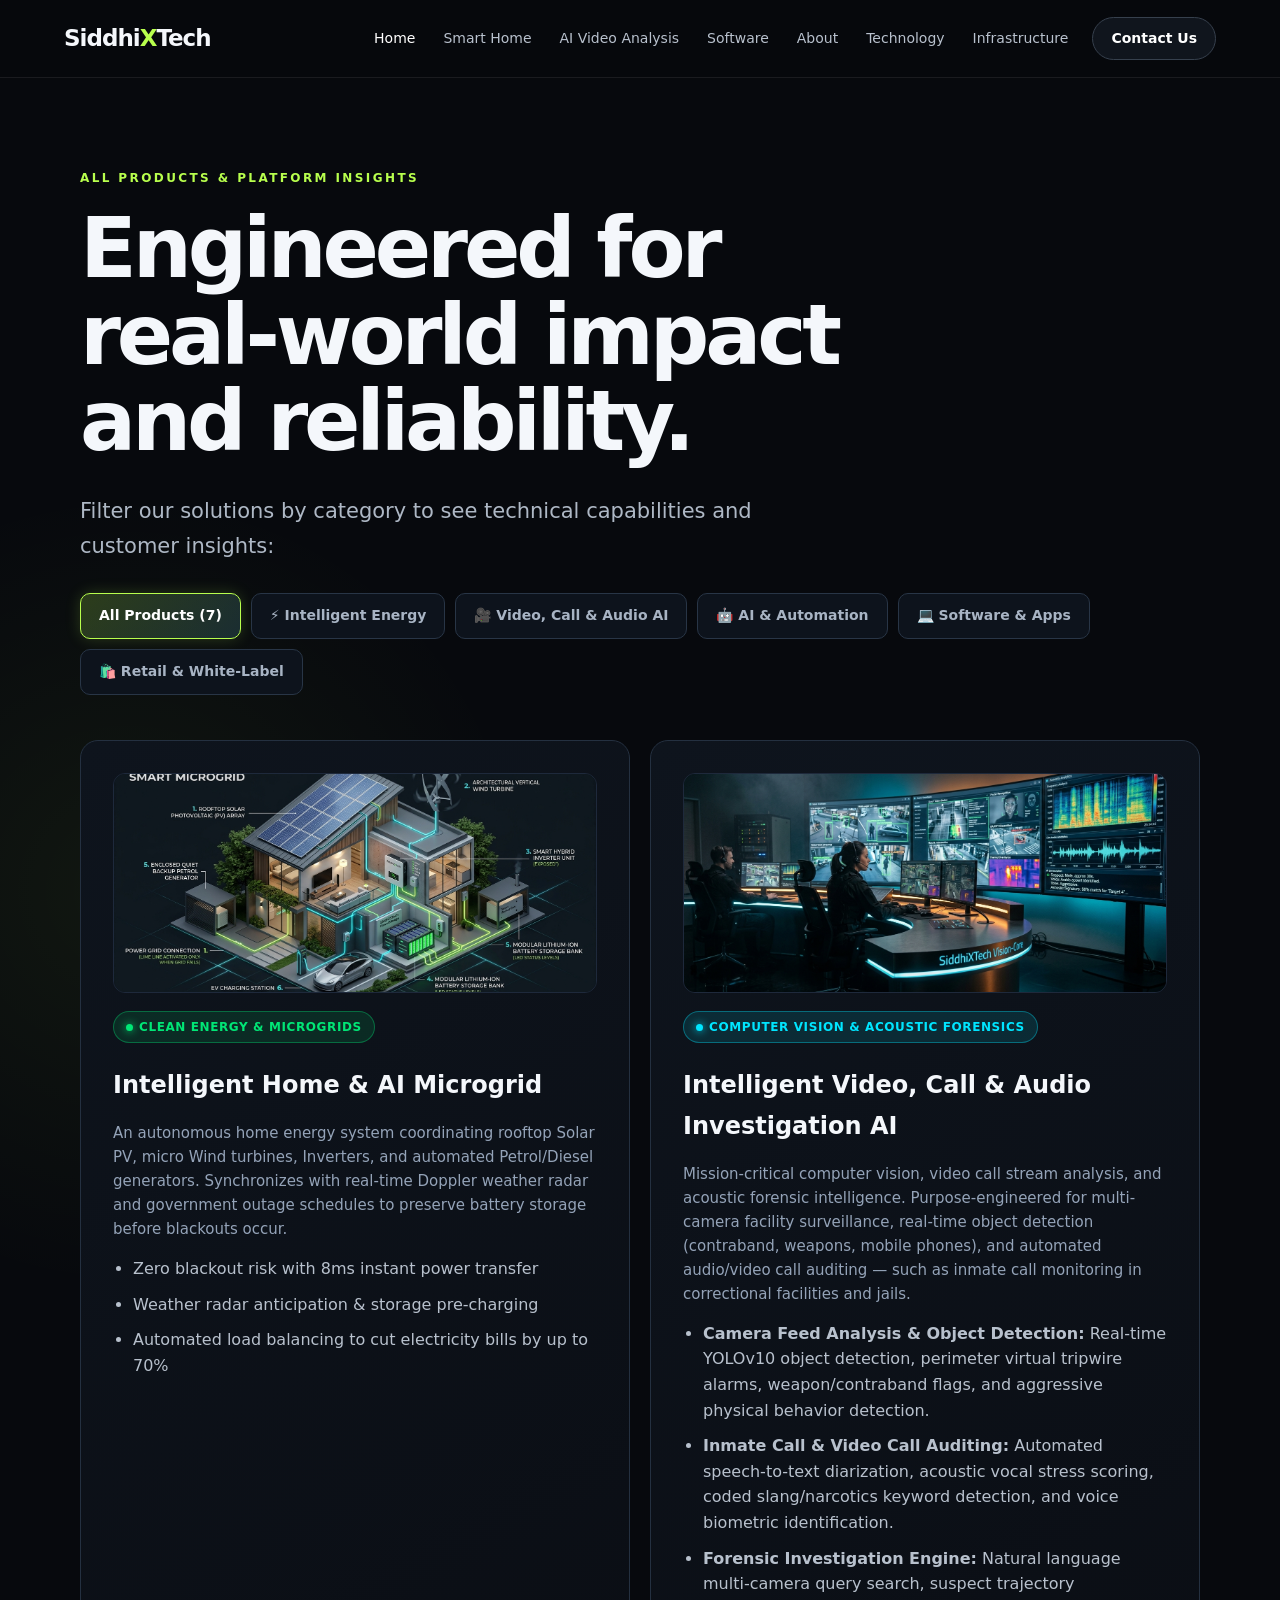
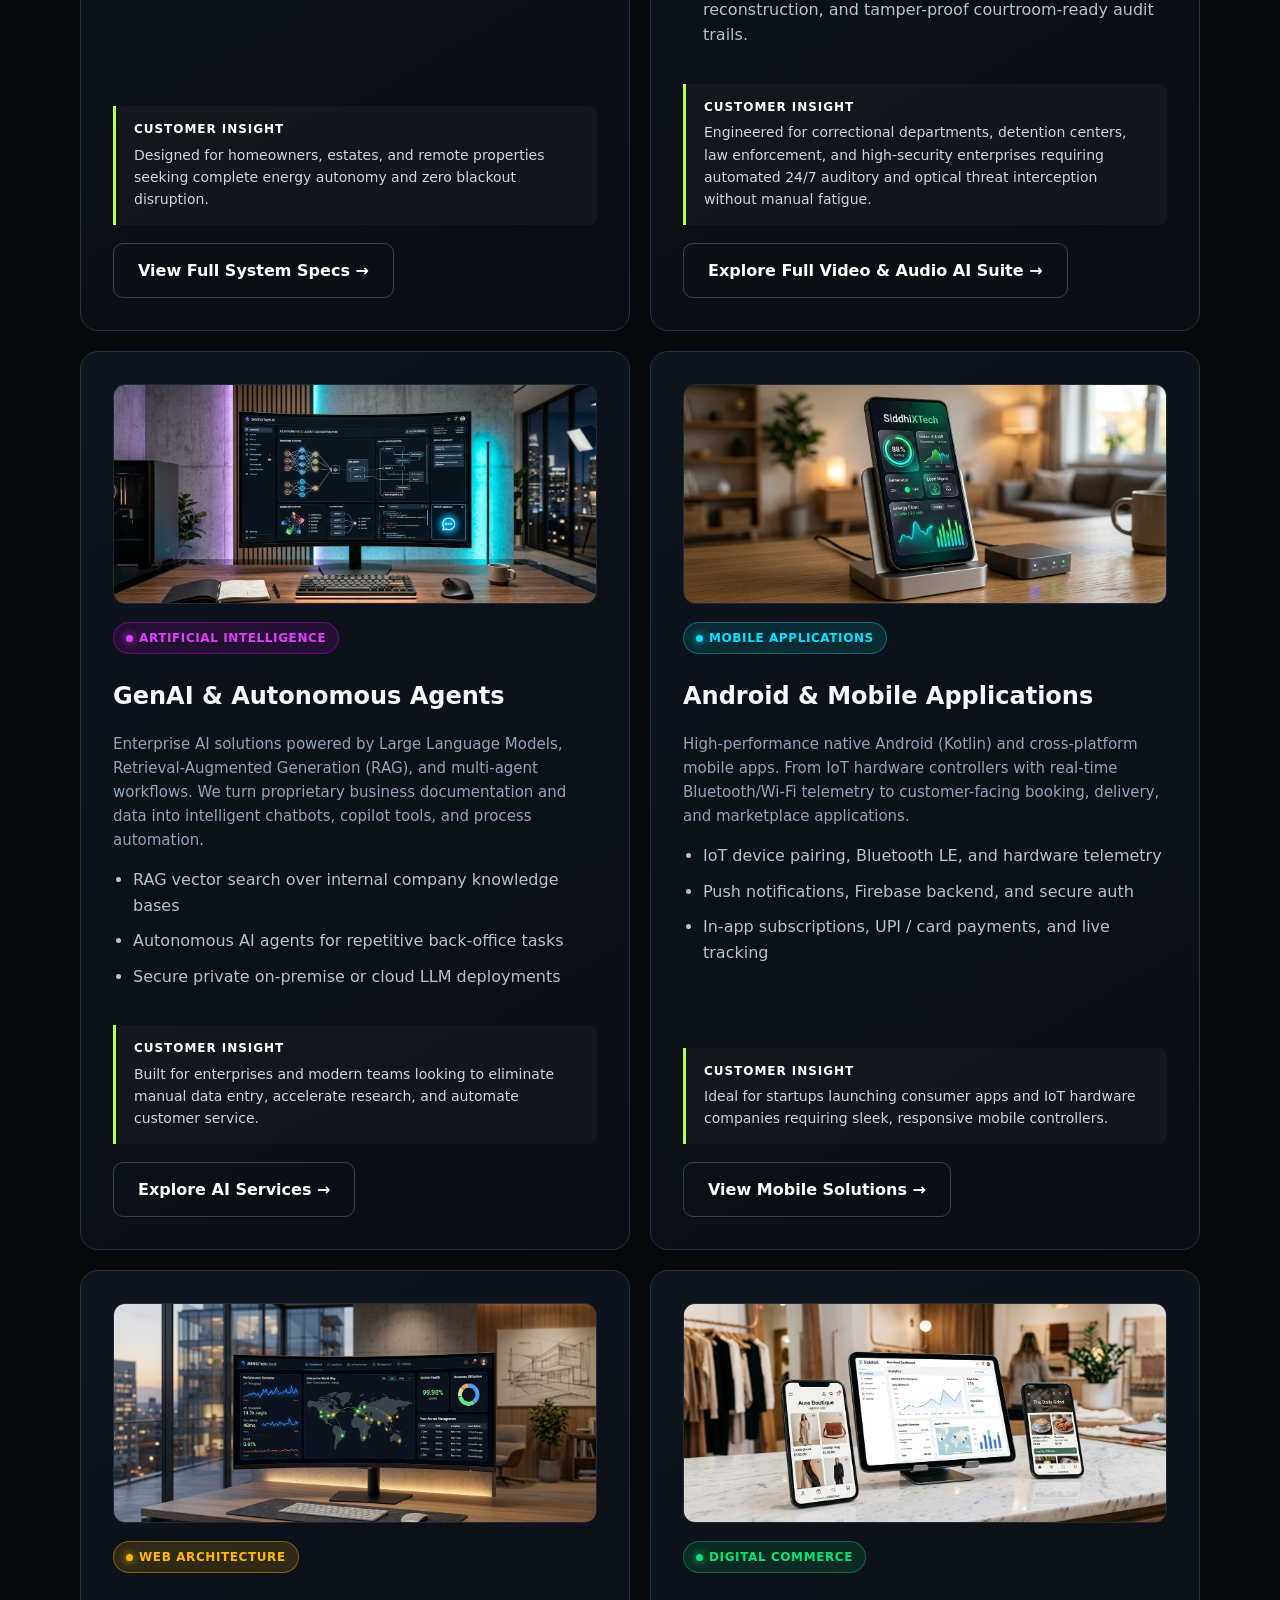
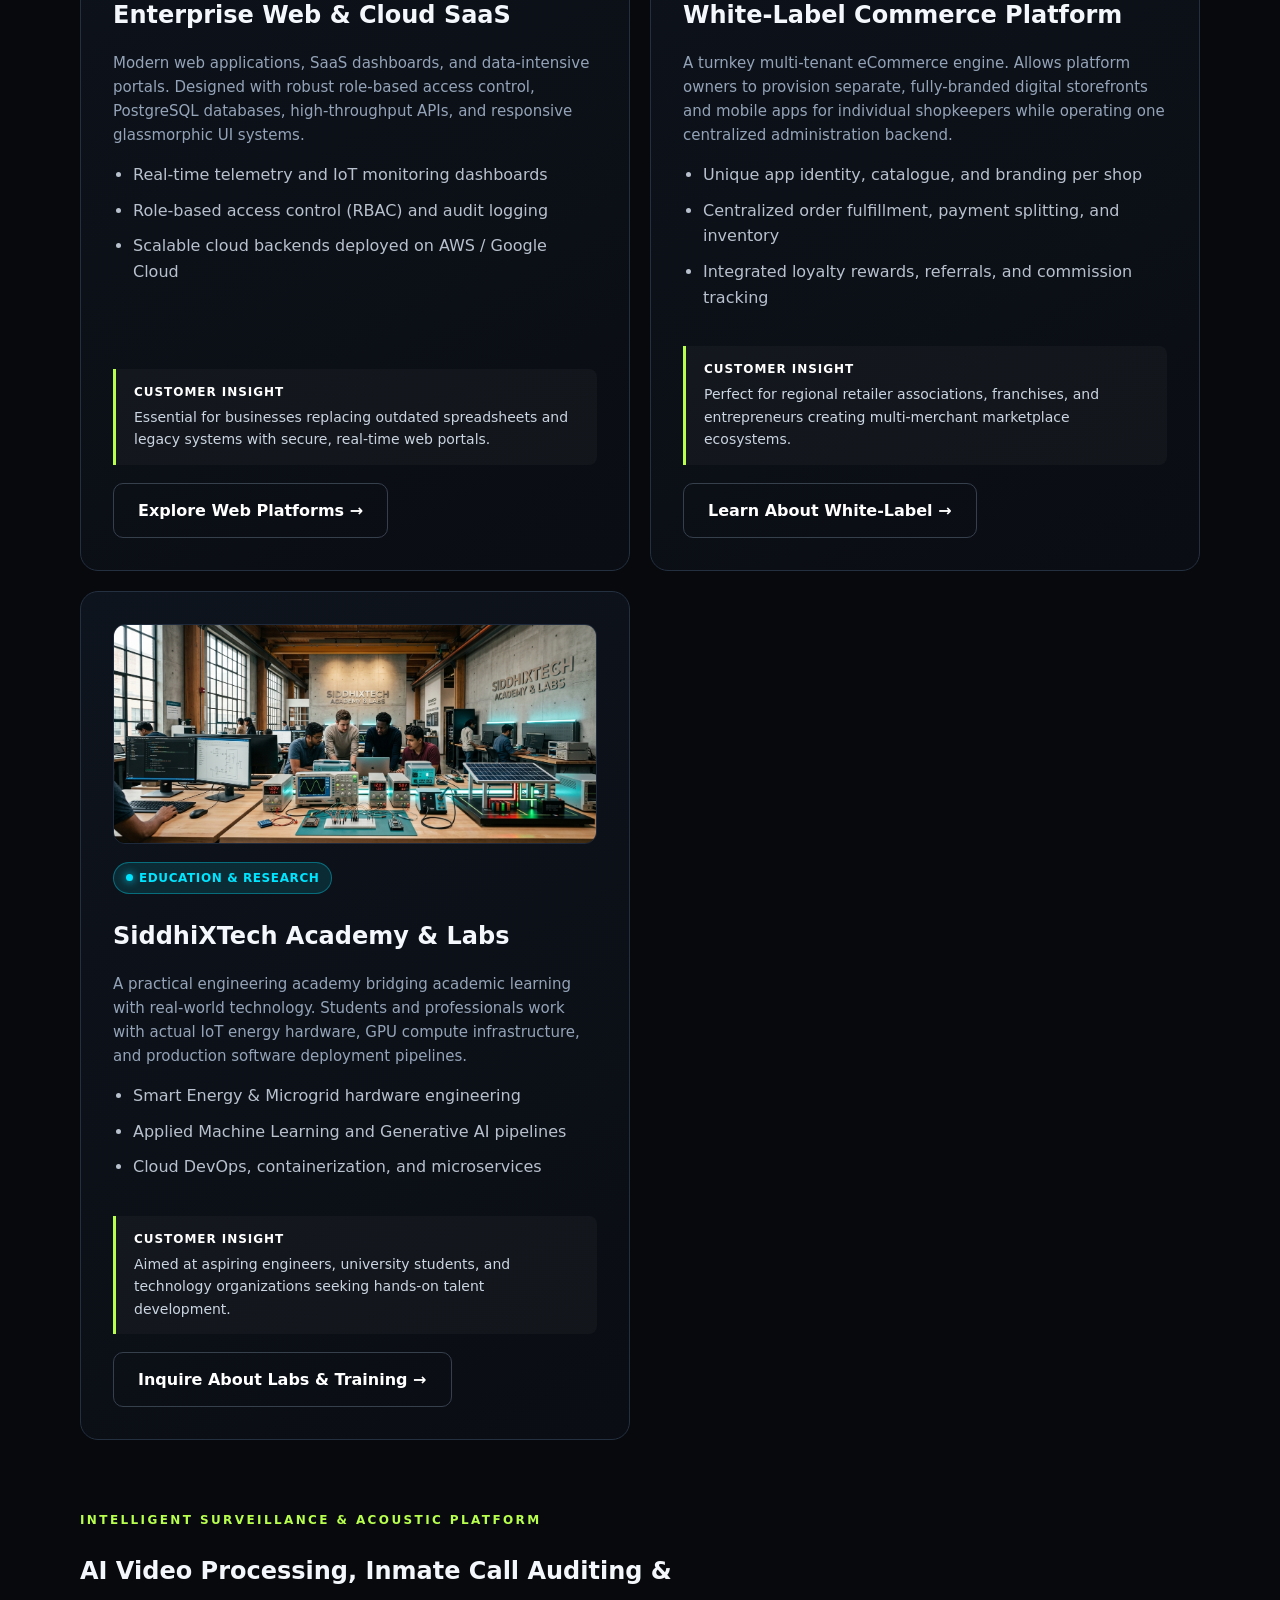
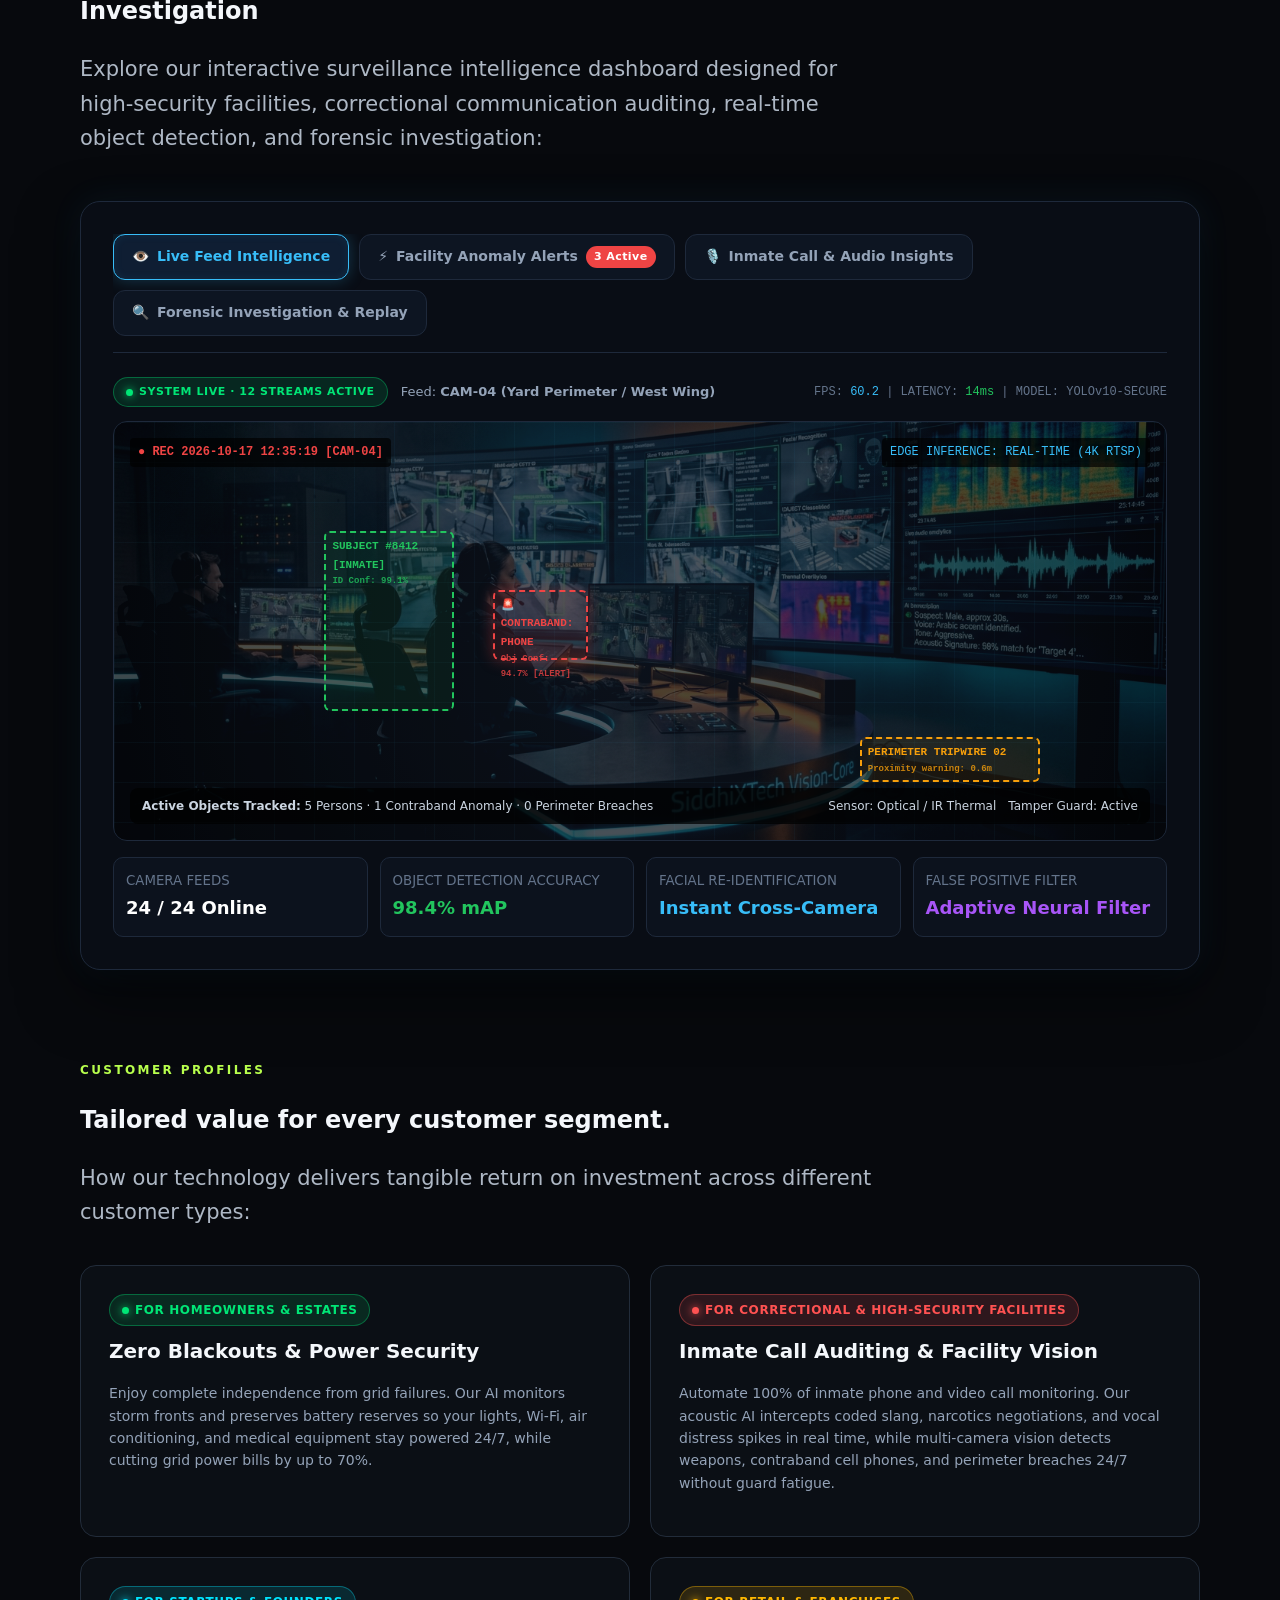
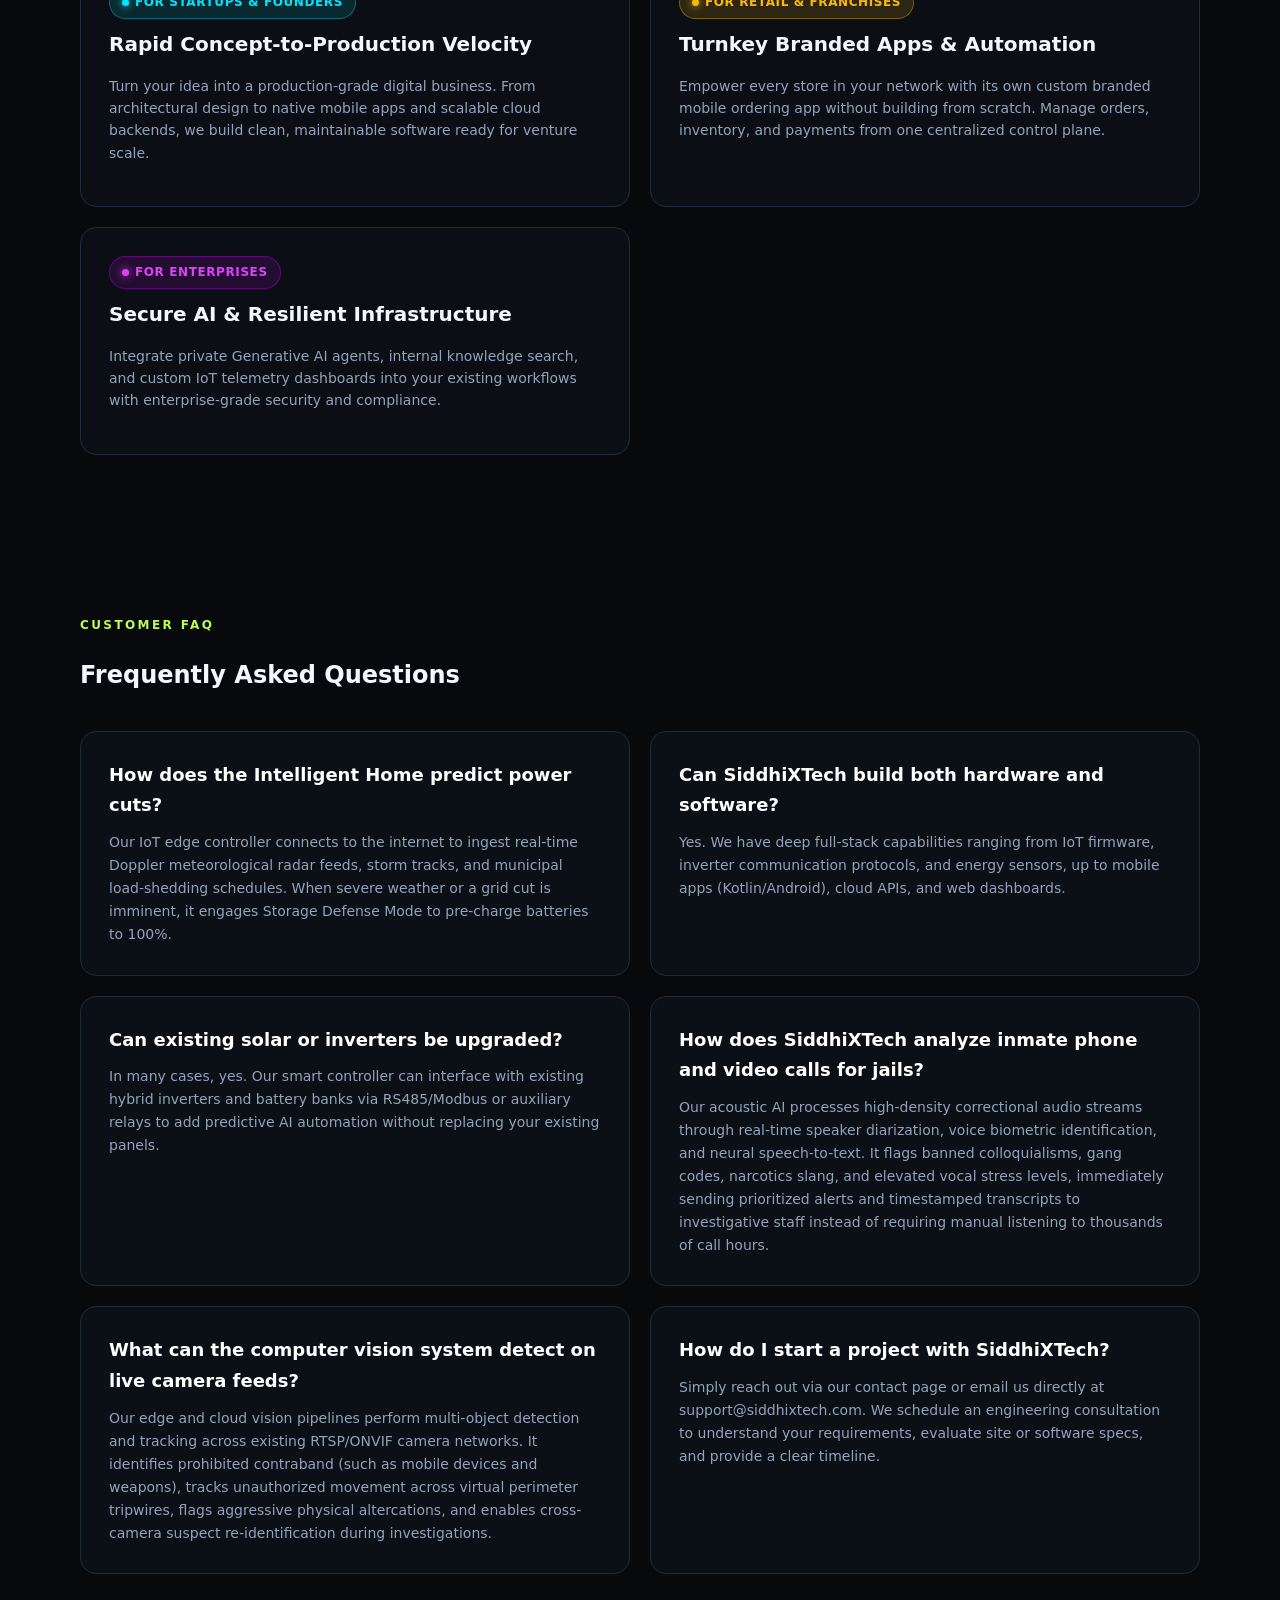
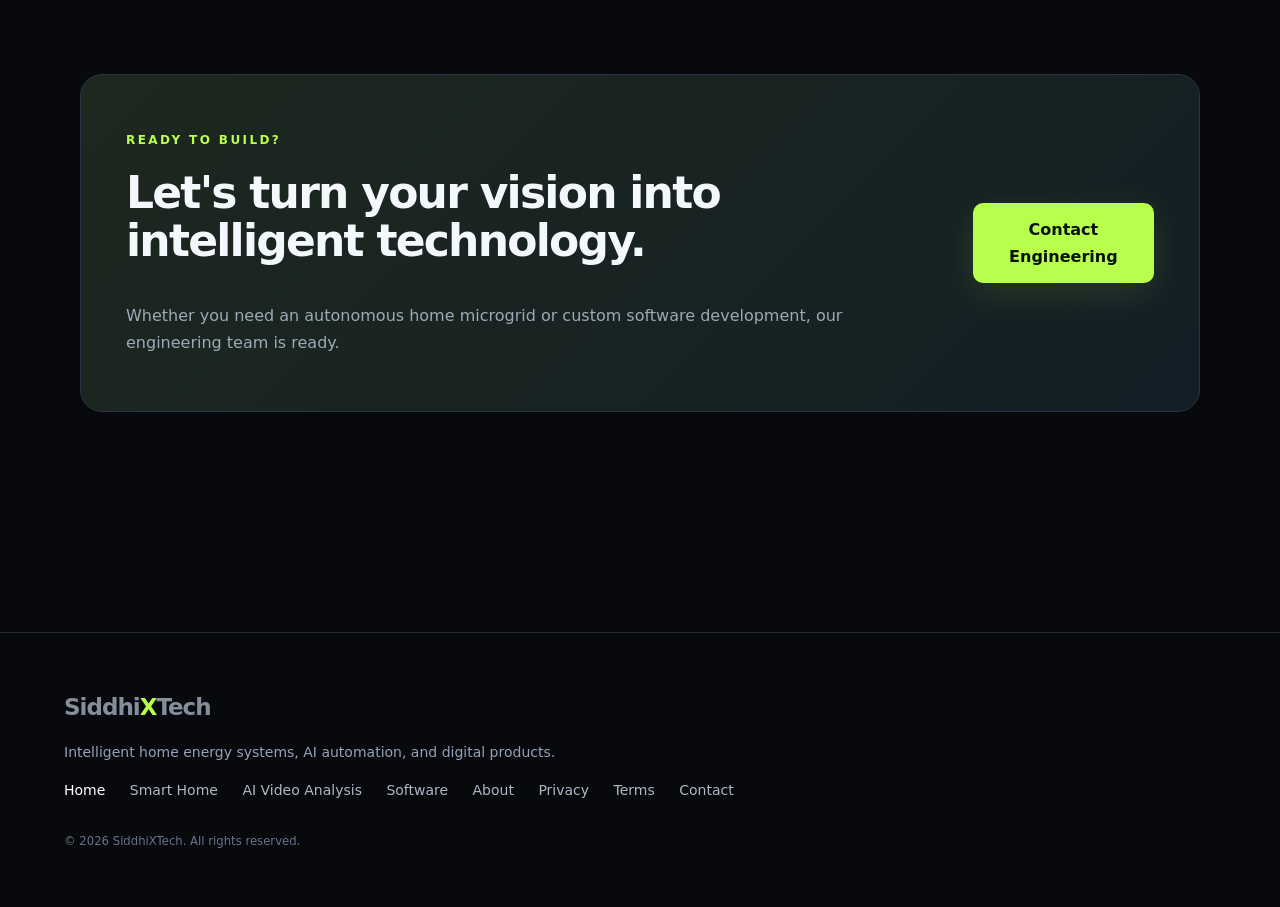
==== commit 5d18cb9d: "feat: add dedicated AI Video Analysis tab, surveillance intelligence suite, and mobile navigation dr" ====
--- a/index.html
+++ b/index.html
@@ -6,61 +6,19 @@
 <title>SiddhiXTech — Complete Product Ecosystem & Customer Insights</title>
 <meta name="description" content="Discover all SiddhiXTech products and solutions: Intelligent Home energy microgrids, AI automation, mobile apps, enterprise web platforms, and white-label commerce.">
 <link rel="stylesheet" href="assets/style.css">
-<style>
-.filter-tabs{display:flex;gap:10px;flex-wrap:wrap;margin:30px 0 40px}
-.filter-btn{padding:9px 18px;border-radius:10px;border:1px solid #283546;background:#0d131c;color:#a8b4c4;font:inherit;font-size:13px;font-weight:700;cursor:pointer;transition:.2s}
-.filter-btn:hover{background:#151e2c;color:#fff;border-color:#48576c}
-.filter-btn.active{background:linear-gradient(135deg,rgba(184,255,77,.2),rgba(118,227,255,.15));color:#fff;border-color:var(--accent);box-shadow:0 0 15px rgba(184,255,77,.18)}
-.product-card{display:flex;flex-direction:column;justify-content:space-between;border:1px solid #243040;background:linear-gradient(150deg,#0e141d,#0a0d13);border-radius:18px;padding:32px;transition:.25s;position:relative;overflow:hidden}
-.product-card:hover{transform:translateY(-4px);border-color:#3d4e66;box-shadow:0 20px 50px rgba(0,0,0,.35)}
-.product-badge{align-self:flex-start;margin-bottom:14px}
-.insight-box{margin-top:20px;padding:14px 16px;background:rgba(255,255,255,.03);border-left:3px solid var(--accent);border-radius:0 8px 8px 0;font-size:13px;color:#cbd5e1}
-.insight-box strong{color:#fff;display:block;margin-bottom:3px;font-size:11px;letter-spacing:.08em;text-transform:uppercase}
-.customer-grid{display:grid;grid-template-columns:repeat(2,1fr);gap:18px;margin-top:35px}
-.customer-card{padding:28px;background:#0b0f15;border:1px solid #222c3a;border-radius:16px}
-.customer-card h3{margin:8px 0 10px;font-size:20px}
-.faq-grid{display:grid;grid-template-columns:repeat(2,1fr);gap:18px;margin-top:35px}
-.faq-item{padding:26px;background:#0b0f16;border:1px solid #202936;border-radius:16px}
-.faq-item h3{margin:0 0 10px;font-size:17px;color:#fff}
-.faq-item p{margin:0;font-size:14px;color:#94a3b8;line-height:1.6}
-@media(max-width:800px){
-  .customer-grid,.faq-grid{grid-template-columns:1fr}
-}
-/* Surveillance & Forensic Audio/Vision Dashboard */
-.surv-wrapper{margin-top:45px;background:#090d15;border:1px solid #1e293b;border-radius:20px;padding:32px;box-shadow:0 25px 60px rgba(0,0,0,.5),0 0 35px rgba(56,189,248,.07)}
-.tablist-nav{display:flex;gap:10px;border-bottom:1px solid #1e293b;padding-bottom:16px;margin-bottom:24px;flex-wrap:wrap}
-.surv-tab{display:inline-flex;align-items:center;gap:8px;padding:10px 18px;border-radius:12px;border:1px solid #1e293b;background:#0d1522;color:#94a3b8;font:inherit;font-size:13px;font-weight:700;cursor:pointer;transition:.2s}
-.surv-tab:hover{background:#141f30;color:#fff;border-color:#334155}
-.surv-tab[aria-selected="true"]{background:#0f1e33;color:#38bdf8;border-color:#38bdf8;box-shadow:0 0 16px rgba(56,189,248,.25),inset 0 0 10px rgba(56,189,248,.08)}
-.badge-alert{background:#ef4444;color:#fff;font-size:10px;padding:2px 7px;border-radius:999px;font-weight:800;letter-spacing:.04em;display:inline-block;animation:pulseAlert 2s infinite ease-in-out}
-@keyframes pulseAlert{0%,100%{opacity:1;transform:scale(1)}50%{opacity:.75;transform:scale(1.05)}}
-.tab-panel{display:none;animation:panelFade .25s ease}
-.tab-panel.active{display:block}
-@keyframes panelFade{from{opacity:0;transform:translateY(6px)}to{opacity:1;transform:translateY(0)}}
-.cam-viewport{position:relative;width:100%;aspect-ratio:16/9;max-height:420px;background:radial-gradient(circle at center,#111a28 0%,#06090f 100%);border:1px solid #1e293b;border-radius:14px;overflow:hidden;display:flex;flex-direction:column;justify-content:space-between;padding:16px;box-sizing:border-box}
-.cam-grid-overlay{position:absolute;inset:0;background-image:linear-gradient(rgba(56,189,248,.04) 1px,transparent 1px),linear-gradient(90deg,rgba(56,189,248,.04) 1px,transparent 1px);background-size:40px 40px;pointer-events:none}
-.bbox{position:absolute;border:2px dashed;border-radius:6px;padding:4px 6px;font-size:11px;font-family:monospace;font-weight:700}
-.bbox-green{border-color:#22c55e;color:#22c55e;background:rgba(34,197,94,.08)}
-.bbox-red{border-color:#ef4444;color:#ef4444;background:rgba(239,68,68,.12);box-shadow:0 0 15px rgba(239,68,68,.35)}
-.bbox-amber{border-color:#f59e0b;color:#f59e0b;background:rgba(245,158,11,.08)}
-.audio-waveform{display:flex;align-items:center;gap:3px;height:36px;margin:12px 0}
-.audio-bar{flex:1;background:#38bdf8;border-radius:2px;min-height:4px;animation:soundBars 1.2s infinite ease-in-out}
-@keyframes soundBars{0%,100%{height:6px;opacity:.5}50%{height:32px;opacity:1;background:#a855f7}}
-.threat-tag{display:inline-block;font-size:11px;font-weight:700;padding:2px 7px;border-radius:4px;margin-left:6px}
-.threat-red{background:rgba(239,68,68,.2);color:#fca5a5;border:1px solid rgba(239,68,68,.4)}
-.threat-amber{background:rgba(245,158,11,.2);color:#fcd34d;border:1px solid rgba(245,158,11,.4)}
-.threat-green{background:rgba(34,197,94,.2);color:#86efac;border:1px solid rgba(34,197,94,.4)}
-.product-card-img{width:100%;height:210px;border-radius:12px;overflow:hidden;margin-bottom:18px;border:1px solid #1e293b;background:#06090e;position:relative}
-.product-card-img img{width:100%;height:100%;object-fit:cover;transition:transform .35s ease}
-.product-card:hover .product-card-img img{transform:scale(1.04)}
-</style>
 </head>
 <body>
 <header class="nav">
   <a class="logo" href="index.html">Siddhi<span>X</span>Tech</a>
-  <nav>
+  <button class="nav-toggle" type="button" aria-label="Toggle navigation menu" aria-expanded="false" aria-controls="site-nav">
+    <span></span>
+    <span></span>
+    <span></span>
+  </button>
+  <nav id="site-nav">
     <a href="index.html" aria-current="page">Home</a>
     <a href="smart-home.html">Smart Home</a>
+    <a href="surveillance.html">AI Video Analysis</a>
     <a href="services.html">Software</a>
     <a href="about.html">About</a>
     <a href="technology.html">Technology</a>
@@ -135,7 +93,7 @@
             <strong>Customer Insight</strong>
             Engineered for correctional departments, detention centers, law enforcement, and high-security enterprises requiring automated 24/7 auditory and optical threat interception without manual fatigue.
           </div>
-          <a class="btn secondary" href="#surveillance-dashboard" style="margin-top:18px;display:inline-block">Explore Live Intelligence Suite ↓</a>
+          <a class="btn secondary" href="surveillance.html" style="margin-top:18px;display:inline-block">Explore Full Video & Audio AI Suite →</a>
         </div>
       </div>
 
@@ -660,6 +618,7 @@
   <div>
     <a href="index.html">Home</a>
     <a href="smart-home.html">Smart Home</a>
+    <a href="surveillance.html">AI Video Analysis</a>
     <a href="services.html">Software</a>
     <a href="about.html">About</a>
     <a href="privacy.html">Privacy</a>
--- a/assets/style.css
+++ b/assets/style.css
@@ -1,113 +1,1363 @@
-
-:root{
-  --bg:#07090d; --panel:#0d1118; --panel2:#111722; --text:#f4f7fb;
-  --muted:#9aa6b5; --line:#202936; --accent:#b8ff4d; --accent2:#76e3ff;
-  --max:1180px; --radius:18px;
-}
-*{box-sizing:border-box}
-html{scroll-behavior:smooth}
-body{margin:0;background:
- radial-gradient(circle at 80% -10%,rgba(118,227,255,.08),transparent 28rem),
- radial-gradient(circle at 10% 10%,rgba(184,255,77,.06),transparent 25rem),
- var(--bg);color:var(--text);font:16px/1.7 Inter,ui-sans-serif,system-ui,-apple-system,Segoe UI,sans-serif}
-a{color:inherit;text-decoration:none}
-.nav{height:78px;display:flex;align-items:center;justify-content:space-between;padding:0 max(5vw,24px);
- border-bottom:1px solid rgba(255,255,255,.08);position:sticky;top:0;
- background:rgba(7,9,13,.78);backdrop-filter:blur(18px);z-index:20}
-.logo{font-size:23px;font-weight:850;letter-spacing:-1px}.logo span{color:var(--accent)}
-nav{display:flex;gap:20px;align-items:center;font-size:14px;color:#b8c1cd}
-nav a{transition:.2s}nav a:hover,nav a[aria-current="page"]{color:#fff}
-.nav-btn{border:1px solid #36404d;padding:9px 16px;border-radius:999px;color:#fff!important;background:#10151d}
-.hero{max-width:var(--max);margin:auto;min-height:680px;padding:120px 30px 90px;display:flex;flex-direction:column;justify-content:center;position:relative}
-.hero:after{content:"";position:absolute;width:420px;height:420px;border:1px solid rgba(184,255,77,.12);border-radius:50%;right:2%;top:90px;box-shadow:0 0 100px rgba(184,255,77,.06);pointer-events:none}
-.eyebrow{font-size:11px;letter-spacing:.2em;color:var(--accent);font-weight:800;margin-bottom:18px}
-.hero h1,.page h1{font-size:clamp(50px,7vw,92px);line-height:.98;letter-spacing:-.065em;margin:0 0 28px;max-width:950px}
-.hero h1 span{color:#8e99a8}
-.hero p{max-width:730px;color:#aeb8c5;font-size:19px}
-.actions{display:flex;gap:22px;align-items:center;margin-top:36px;position:relative;z-index:2}
-.btn{display:inline-block;background:var(--accent);color:#071006;padding:13px 20px;border-radius:10px;font-weight:850;border:0;cursor:pointer;box-shadow:0 10px 35px rgba(184,255,77,.12);transition:.2s;user-select:none}
-.btn:hover{transform:translateY(-2px);box-shadow:0 14px 40px rgba(184,255,77,.2)}
-.btn.secondary{background:transparent;color:#fff;border:1px solid #36404d;box-shadow:none}
-.btn.secondary:hover{border-color:#5a687c}
-.text-link{color:#dce3eb}
-.stats{max-width:var(--max);display:grid;grid-template-columns:repeat(4,1fr);border:1px solid var(--line);margin:0 auto 30px;border-radius:16px;overflow:hidden;background:rgba(13,17,24,.7)}
-.stats div{padding:25px;border-right:1px solid var(--line)}.stats div:last-child{border:0}
-.stats b{display:block;color:#697585;font-size:11px}.stats span{display:block;margin-top:5px}
-.section,.grid-section{max-width:var(--max);margin:auto;padding:110px 30px}
-.grid-section>div:first-child{max-width:650px}
-.grid-section h2,.banner h2{font-size:44px;line-height:1.04;letter-spacing:-.045em;margin-top:0}
-.cards{display:grid;grid-template-columns:repeat(2,1fr);gap:16px;margin-top:45px}
-.cards.three{grid-template-columns:repeat(3,1fr)}
-.card,.feature,.road>div{border:1px solid #222b37;background:linear-gradient(145deg,#0e131b,#0b0f15);padding:30px;border-radius:var(--radius);transition:.25s;position:relative;overflow:hidden}
-.card:before,.feature:before{content:"";position:absolute;inset:0;background:linear-gradient(120deg,rgba(184,255,77,.06),transparent 40%);opacity:0;transition:.25s;pointer-events:none}
-.card>*, .feature>*{position:relative;z-index:2}
-.card:hover,.feature:hover{transform:translateY(-5px);border-color:#3c4857;box-shadow:0 20px 50px rgba(0,0,0,.25)}.card:hover:before,.feature:hover:before{opacity:1}
-.card small{color:#697585}.card h3{font-size:26px;margin:35px 0 8px}.card p,.feature p,.road p{color:#9da9b8}
-.service-card{display:block}.service-card .tag{color:var(--accent2);font-size:11px;font-weight:800;letter-spacing:.14em}
-.service-card h3{margin-top:12px}
-.banner{max-width:var(--max);margin:20px auto 110px;padding:60px 50px;background:
-linear-gradient(135deg,rgba(184,255,77,.09),rgba(118,227,255,.05)),#0e131a;
-border:1px solid #293442;border-radius:22px;display:flex;align-items:center;justify-content:space-between}
-.page{max-width:var(--max);margin:auto;padding:105px 30px 130px}.lead{font-size:21px;color:#aeb8c5;max-width:800px;margin:0 0 70px}
-.two{display:grid;grid-template-columns:1fr 1fr;gap:80px}.two h2,.feature h2,.road h2{font-size:29px}
-.list{padding-left:20px;color:#b8c1cd}.list li{margin:12px 0}
-.quote{margin-top:80px;border-left:3px solid var(--accent);padding:20px 25px;font-size:25px;color:#dfe5ec}
-.feature-grid{display:grid;grid-template-columns:repeat(2,1fr);gap:16px}.feature b,.road b{font-size:11px;letter-spacing:.15em;color:var(--accent)}
-.timeline{display:grid;gap:14px}.timeline>div{padding:30px;border-bottom:1px solid #292d33}.timeline span{color:var(--accent);font-weight:800}
-.road{display:grid;gap:14px}.road>div{border-radius:14px}.road>div h2{margin-bottom:6px}
-.contact{display:grid;grid-template-columns:1fr 1fr;gap:100px}.contact form{display:grid;gap:18px}
-label{color:#aeb8c5;font-size:14px}input,textarea{width:100%;margin-top:7px;padding:13px;background:#0d1118;border:1px solid #303a47;color:#fff;border-radius:9px;font:inherit}
-.legal{max-width:850px}.legal h2{margin-top:45px}
-.kicker{display:inline-flex;gap:8px;align-items:center;border:1px solid #293442;border-radius:999px;padding:7px 11px;color:#b8c1cd;font-size:12px;margin-bottom:25px}
-.kicker i{width:7px;height:7px;border-radius:50%;background:var(--accent);box-shadow:0 0 12px var(--accent)}
-footer{border-top:1px solid #202936;padding:55px max(5vw,24px);color:#858f9c;display:grid;gap:10px}footer p{margin:0}footer a{margin-right:20px;color:#aeb8c5}footer small{margin-top:20px}
-/* Media, Images & Interactive Energy UI */
-.media-frame{position:relative;border-radius:var(--radius);overflow:hidden;border:1px solid #2a3545;box-shadow:0 25px 60px rgba(0,0,0,.6);background:#0d1118}
-.media-frame img{width:100%;height:auto;display:block;transition:.3s ease}
-.media-frame:hover img{transform:scale(1.015)}
-.media-overlay{position:absolute;bottom:0;left:0;right:0;padding:24px;background:linear-gradient(to top,rgba(7,9,13,.95),rgba(7,9,13,.4) 60%,transparent);display:flex;gap:12px;flex-wrap:wrap;z-index:2}
-.hero-visual{max-width:var(--max);margin:-40px auto 70px;padding:0 30px}
-.hero-visual .media-frame{border:1px solid rgba(184,255,77,.2);box-shadow:0 30px 80px rgba(0,0,0,.7),0 0 40px rgba(184,255,77,.08)}
-
-.pill{display:inline-flex;align-items:center;gap:6px;padding:5px 12px;border-radius:999px;font-size:12px;font-weight:700;letter-spacing:.05em;border:1px solid}
-.pill.green{background:rgba(0,230,118,.12);color:#00e676;border-color:rgba(0,230,118,.35)}
-.pill.cyan{background:rgba(0,229,255,.12);color:#00e5ff;border-color:rgba(0,229,255,.35)}
-.pill.amber{background:rgba(255,184,0,.14);color:#ffb800;border-color:rgba(255,184,0,.38)}
-.pill.purple{background:rgba(213,0,249,.12);color:#e040fb;border-color:rgba(213,0,249,.35)}
-.pill.red{background:rgba(255,82,82,.14);color:#ff5252;border-color:rgba(255,82,82,.38)}
-.pill i{width:7px;height:7px;border-radius:50%;background:currentColor;display:inline-block;box-shadow:0 0 8px currentColor}
-
-/* Interactive Simulator */
-.sim-box{max-width:var(--max);margin:0 auto 90px;padding:40px;background:linear-gradient(155deg,#0c1017,#080b10);border:1px solid #263344;border-radius:24px;box-shadow:0 30px 80px rgba(0,0,0,.5);position:relative;overflow:hidden}
-.sim-box:before{content:"";position:absolute;top:0;left:0;right:0;height:2px;background:linear-gradient(90deg,transparent,var(--accent),var(--accent2),transparent)}
-.sim-header{display:flex;justify-content:space-between;align-items:flex-end;margin-bottom:28px;flex-wrap:wrap;gap:18px}
-.sim-modes{display:flex;gap:10px;flex-wrap:wrap}
-.sim-btn{padding:10px 18px;border-radius:12px;border:1px solid #2e3a4b;background:#0d131c;color:#a8b4c4;font:inherit;font-size:13px;font-weight:700;cursor:pointer;transition:.2s;display:inline-flex;align-items:center;gap:8px}
-.sim-btn:hover{background:#151d2a;color:#fff;border-color:#48576c}
-.sim-btn.active{background:linear-gradient(135deg,rgba(184,255,77,.18),rgba(118,227,255,.12));color:#fff;border-color:var(--accent);box-shadow:0 0 20px rgba(184,255,77,.2)}
-.sim-grid{display:grid;grid-template-columns:repeat(4,1fr);gap:14px;margin-bottom:24px}
-.sim-card{background:#090d13;border:1px solid #212c3b;border-radius:14px;padding:20px;transition:.25s}
-.sim-card:hover{border-color:#38485e}
-.sim-card small{display:block;font-size:11px;font-weight:800;letter-spacing:.1em;color:#6d7c8f;margin-bottom:6px}
-.sim-val{font-size:26px;font-weight:850;letter-spacing:-.03em;margin:4px 0 10px;color:#fff}
-.sim-bar-bg{height:6px;background:#151c27;border-radius:99px;overflow:hidden}
-.sim-bar{height:100%;border-radius:99px;transition:width .4s ease,background .4s ease}
-.sim-alert{padding:16px 20px;border-radius:14px;background:#0d141e;border:1px solid #2a3749;display:flex;align-items:center;justify-content:space-between;gap:16px;flex-wrap:wrap}
-.sim-alert-text{font-size:14px;font-weight:600;color:#d5e0ee;display:flex;align-items:center;gap:10px}
-.sim-alert-desc{font-size:13px;color:#8f9fad;margin-top:2px}
-
-.img-card{overflow:hidden;padding:0!important}
-.img-card-media{position:relative;width:100%;height:220px;overflow:hidden;background:#000}
-.img-card-media img{width:100%;height:100%;object-fit:cover;transition:.3s ease}
-.img-card:hover .img-card-media img{transform:scale(1.05)}
-.img-card-content{padding:26px}
-
-@media(max-width:800px){
- .hero-visual{margin:-20px auto 40px;padding:0 5vw}
- .sim-box{padding:24px 20px;margin:0 5vw 60px}
- .sim-grid{grid-template-columns:1fr 1fr}
- .sim-header{flex-direction:column;align-items:flex-start}
-}
-@media(max-width:520px){
- .sim-grid{grid-template-columns:1fr}
-}
+:root {
+  --bg: #07090d;
+  --panel: #0d1118;
+  --panel2: #111722;
+  --text: #f4f7fb;
+  --muted: #9aa6b5;
+  --line: #202936;
+  --accent: #b8ff4d;
+  --accent2: #76e3ff;
+  --max: 1180px;
+  --radius: 18px;
+  --text-xs: 0.75rem;
+  --text-sm: 0.875rem;
+  --text-base: 1rem;
+  --text-lg: 1.125rem;
+  --text-xl: 1.25rem;
+  --text-2xl: 1.5rem;
+  --text-3xl: 2rem;
+}
+
+* {
+  box-sizing: border-box;
+}
+
+html {
+  scroll-behavior: smooth;
+  font-size: 16px;
+}
+
+body {
+  margin: 0;
+  background:
+    radial-gradient(circle at 80% -10%, rgba(118, 227, 255, 0.08), transparent 28rem),
+    radial-gradient(circle at 10% 10%, rgba(184, 255, 77, 0.06), transparent 25rem),
+    var(--bg);
+  color: var(--text);
+  font: var(--text-base) / 1.7 Inter, ui-sans-serif, system-ui, -apple-system, Segoe UI, Roboto, sans-serif;
+  -webkit-font-smoothing: antialiased;
+}
+
+a {
+  color: inherit;
+  text-decoration: none;
+}
+
+/* HEADER & NAVIGATION */
+.nav {
+  height: 78px;
+  display: flex;
+  align-items: center;
+  justify-content: space-between;
+  padding: 0 max(5vw, 24px);
+  border-bottom: 1px solid rgba(255, 255, 255, 0.08);
+  position: sticky;
+  top: 0;
+  background: rgba(7, 9, 13, 0.88);
+  backdrop-filter: blur(18px);
+  -webkit-backdrop-filter: blur(18px);
+  z-index: 50;
+}
+
+.logo {
+  font-size: 23px;
+  font-weight: 850;
+  letter-spacing: -1px;
+}
+
+.logo span {
+  color: var(--accent);
+}
+
+nav {
+  display: flex;
+  gap: 20px;
+  align-items: center;
+  font-size: var(--text-sm);
+  color: #b8c1cd;
+}
+
+nav a {
+  transition: color 0.2s ease, border-color 0.2s ease;
+  padding: 6px 4px;
+}
+
+nav a:hover,
+nav a[aria-current="page"] {
+  color: #fff;
+}
+
+.nav-btn {
+  border: 1px solid #36404d;
+  padding: 9px 18px;
+  border-radius: 999px;
+  color: #fff !important;
+  background: #10151d;
+  font-weight: 700;
+  transition: all 0.2s ease;
+}
+
+.nav-btn:hover {
+  background: #1b2330;
+  border-color: #55657b;
+}
+
+/* MOBILE NAV TOGGLE */
+.nav-toggle {
+  display: none;
+  flex-direction: column;
+  justify-content: space-around;
+  width: 42px;
+  height: 42px;
+  background: #0e141e;
+  border: 1px solid #283546;
+  border-radius: 10px;
+  cursor: pointer;
+  padding: 10px;
+  z-index: 60;
+  touch-action: manipulation;
+}
+
+.nav-toggle span {
+  width: 100%;
+  height: 2px;
+  background: #f4f7fb;
+  border-radius: 2px;
+  transition: transform 0.25s ease, opacity 0.25s ease;
+}
+
+.nav-toggle.active span:nth-child(1) {
+  transform: translateY(7px) rotate(45deg);
+}
+
+.nav-toggle.active span:nth-child(2) {
+  opacity: 0;
+}
+
+.nav-toggle.active span:nth-child(3) {
+  transform: translateY(-7px) rotate(-45deg);
+}
+
+/* HERO & PAGE TITLES */
+.hero {
+  max-width: var(--max);
+  margin: auto;
+  min-height: 680px;
+  padding: 120px 30px 90px;
+  display: flex;
+  flex-direction: column;
+  justify-content: center;
+  position: relative;
+}
+
+.hero:after {
+  content: "";
+  position: absolute;
+  width: 420px;
+  height: 420px;
+  border: 1px solid rgba(184, 255, 77, 0.12);
+  border-radius: 50%;
+  right: 2%;
+  top: 90px;
+  box-shadow: 0 0 100px rgba(184, 255, 77, 0.06);
+  pointer-events: none;
+}
+
+.eyebrow {
+  font-size: var(--text-xs);
+  letter-spacing: 0.2em;
+  color: var(--accent);
+  font-weight: 800;
+  margin-bottom: 18px;
+  text-transform: uppercase;
+}
+
+.hero h1,
+.page h1 {
+  font-size: clamp(38px, 6.5vw, 84px);
+  line-height: 1.04;
+  letter-spacing: -0.05em;
+  margin: 0 0 28px;
+  max-width: 950px;
+}
+
+.hero h1 span,
+.page h1 span {
+  color: #8e99a8;
+}
+
+.hero p,
+.lead {
+  font-size: clamp(17px, 2.2vw, 21px);
+  line-height: 1.65;
+  color: #aeb8c5;
+  max-width: 800px;
+}
+
+.lead {
+  margin: 0 0 60px;
+}
+
+.actions {
+  display: flex;
+  gap: 18px;
+  align-items: center;
+  margin-top: 36px;
+  position: relative;
+  z-index: 2;
+  flex-wrap: wrap;
+}
+
+.btn {
+  display: inline-flex;
+  align-items: center;
+  justify-content: center;
+  background: var(--accent);
+  color: #071006;
+  padding: 13px 24px;
+  border-radius: 10px;
+  font-size: var(--text-base);
+  font-weight: 850;
+  border: 0;
+  cursor: pointer;
+  box-shadow: 0 10px 35px rgba(184, 255, 77, 0.12);
+  transition: transform 0.2s ease, box-shadow 0.2s ease;
+  user-select: none;
+  min-height: 44px;
+  text-align: center;
+}
+
+.btn:hover {
+  transform: translateY(-2px);
+  box-shadow: 0 14px 40px rgba(184, 255, 77, 0.25);
+}
+
+.btn.secondary {
+  background: transparent;
+  color: #fff;
+  border: 1px solid #36404d;
+  box-shadow: none;
+}
+
+.btn.secondary:hover {
+  border-color: #5a687c;
+  background: rgba(255, 255, 255, 0.04);
+}
+
+.text-link {
+  color: #dce3eb;
+  font-weight: 600;
+}
+
+/* STATS */
+.stats {
+  max-width: var(--max);
+  display: grid;
+  grid-template-columns: repeat(4, 1fr);
+  border: 1px solid var(--line);
+  margin: 0 auto 30px;
+  border-radius: 16px;
+  overflow: hidden;
+  background: rgba(13, 17, 24, 0.7);
+}
+
+.stats div {
+  padding: 24px;
+  border-right: 1px solid var(--line);
+}
+
+.stats div:last-child {
+  border: 0;
+}
+
+.stats b {
+  display: block;
+  color: #697585;
+  font-size: var(--text-xs);
+  letter-spacing: 0.1em;
+}
+
+.stats span {
+  display: block;
+  margin-top: 6px;
+  font-size: var(--text-base);
+  font-weight: 700;
+  color: #f1f5f9;
+}
+
+/* SECTIONS & GRIDS */
+.section,
+.grid-section {
+  max-width: var(--max);
+  margin: auto;
+  padding: 100px 30px;
+}
+
+.grid-section > div:first-child {
+  max-width: 650px;
+}
+
+.grid-section h2,
+.banner h2 {
+  font-size: clamp(28px, 4vw, 44px);
+  line-height: 1.1;
+  letter-spacing: -0.04em;
+  margin-top: 0;
+}
+
+.cards {
+  display: grid;
+  grid-template-columns: repeat(2, 1fr);
+  gap: 20px;
+  margin-top: 45px;
+}
+
+.cards.three {
+  grid-template-columns: repeat(3, 1fr);
+}
+
+.card,
+.feature,
+.road > div {
+  border: 1px solid #222b37;
+  background: linear-gradient(145deg, #0e131b, #0b0f15);
+  padding: 32px;
+  border-radius: var(--radius);
+  transition: transform 0.25s ease, border-color 0.25s ease, box-shadow 0.25s ease;
+  position: relative;
+  overflow: hidden;
+}
+
+.card:before,
+.feature:before {
+  content: "";
+  position: absolute;
+  inset: 0;
+  background: linear-gradient(120deg, rgba(184, 255, 77, 0.06), transparent 40%);
+  opacity: 0;
+  transition: opacity 0.25s ease;
+  pointer-events: none;
+}
+
+.card > *,
+.feature > * {
+  position: relative;
+  z-index: 2;
+}
+
+.card:hover,
+.feature:hover {
+  transform: translateY(-4px);
+  border-color: #3c4857;
+  box-shadow: 0 20px 50px rgba(0, 0, 0, 0.35);
+}
+
+.card:hover:before,
+.feature:hover:before {
+  opacity: 1;
+}
+
+.card small {
+  color: #697585;
+  font-size: var(--text-xs);
+  letter-spacing: 0.1em;
+  font-weight: 700;
+}
+
+.card h3 {
+  font-size: var(--text-2xl);
+  margin: 24px 0 10px;
+  line-height: 1.25;
+}
+
+.card p,
+.feature p,
+.road p {
+  color: #9da9b8;
+  font-size: var(--text-base);
+  line-height: 1.65;
+}
+
+.service-card {
+  display: block;
+}
+
+.service-card .tag {
+  color: var(--accent2);
+  font-size: var(--text-xs);
+  font-weight: 800;
+  letter-spacing: 0.14em;
+}
+
+.service-card h3 {
+  margin-top: 12px;
+}
+
+.banner {
+  max-width: var(--max);
+  margin: 30px auto 100px;
+  padding: 55px 45px;
+  background:
+    linear-gradient(135deg, rgba(184, 255, 77, 0.09), rgba(118, 227, 255, 0.05)),
+    #0e131a;
+  border: 1px solid #293442;
+  border-radius: 22px;
+  display: flex;
+  align-items: center;
+  justify-content: space-between;
+  gap: 30px;
+}
+
+.page {
+  max-width: var(--max);
+  margin: auto;
+  padding: 80px 30px 120px;
+}
+
+.two {
+  display: grid;
+  grid-template-columns: 1fr 1fr;
+  gap: 60px;
+}
+
+.two h2,
+.feature h2,
+.road h2 {
+  font-size: clamp(22px, 3vw, 29px);
+  line-height: 1.25;
+}
+
+.list {
+  padding-left: 20px;
+  color: #b8c1cd;
+  font-size: var(--text-base);
+}
+
+.list li {
+  margin: 10px 0;
+  line-height: 1.6;
+}
+
+.quote {
+  margin-top: 60px;
+  border-left: 3px solid var(--accent);
+  padding: 20px 25px;
+  font-size: clamp(19px, 2.5vw, 24px);
+  color: #dfe5ec;
+  line-height: 1.5;
+}
+
+.feature-grid {
+  display: grid;
+  grid-template-columns: repeat(2, 1fr);
+  gap: 20px;
+}
+
+.feature b,
+.road b {
+  font-size: var(--text-xs);
+  letter-spacing: 0.15em;
+  color: var(--accent);
+  font-weight: 800;
+}
+
+.timeline {
+  display: grid;
+  gap: 14px;
+}
+
+.timeline > div {
+  padding: 28px;
+  border-bottom: 1px solid #292d33;
+}
+
+.timeline span {
+  color: var(--accent);
+  font-weight: 800;
+}
+
+.road {
+  display: grid;
+  gap: 14px;
+}
+
+.road > div {
+  border-radius: 14px;
+}
+
+.road > div h2 {
+  margin-bottom: 6px;
+}
+
+.contact {
+  display: grid;
+  grid-template-columns: 1fr 1fr;
+  gap: 60px;
+}
+
+.contact form {
+  display: grid;
+  gap: 18px;
+}
+
+label {
+  color: #aeb8c5;
+  font-size: var(--text-sm);
+  font-weight: 600;
+}
+
+input,
+textarea {
+  width: 100%;
+  margin-top: 7px;
+  padding: 13px 16px;
+  background: #0d1118;
+  border: 1px solid #303a47;
+  color: #fff;
+  border-radius: 9px;
+  font: inherit;
+  font-size: var(--text-base);
+}
+
+input:focus,
+textarea:focus {
+  outline: none;
+  border-color: var(--accent2);
+}
+
+.legal {
+  max-width: 850px;
+}
+
+.legal h2 {
+  margin-top: 40px;
+  font-size: var(--text-2xl);
+}
+
+.legal p {
+  font-size: var(--text-base);
+  color: #aeb8c5;
+  line-height: 1.7;
+}
+
+.kicker {
+  display: inline-flex;
+  gap: 8px;
+  align-items: center;
+  border: 1px solid #293442;
+  border-radius: 999px;
+  padding: 7px 14px;
+  color: #b8c1cd;
+  font-size: var(--text-xs);
+  font-weight: 700;
+  letter-spacing: 0.05em;
+  margin-bottom: 25px;
+}
+
+.kicker i {
+  width: 7px;
+  height: 7px;
+  border-radius: 50%;
+  background: var(--accent);
+  box-shadow: 0 0 12px var(--accent);
+}
+
+/* FOOTER */
+footer {
+  border-top: 1px solid #202936;
+  padding: 55px max(5vw, 24px);
+  color: #858f9c;
+  display: grid;
+  gap: 14px;
+  font-size: var(--text-sm);
+}
+
+footer p {
+  margin: 0;
+  color: #94a3b8;
+}
+
+footer a {
+  margin-right: 20px;
+  color: #aeb8c5;
+  transition: color 0.2s ease;
+}
+
+footer a:hover,
+footer a[aria-current="page"] {
+  color: #fff;
+}
+
+footer small {
+  margin-top: 15px;
+  color: #64748b;
+}
+
+/* MEDIA & IMAGE FRAMES */
+.media-frame {
+  position: relative;
+  border-radius: var(--radius);
+  overflow: hidden;
+  border: 1px solid #2a3545;
+  box-shadow: 0 25px 60px rgba(0, 0, 0, 0.6);
+  background: #0d1118;
+}
+
+.media-frame img {
+  width: 100%;
+  height: auto;
+  display: block;
+  transition: transform 0.35s ease;
+}
+
+.media-frame:hover img {
+  transform: scale(1.015);
+}
+
+.media-overlay {
+  position: absolute;
+  bottom: 0;
+  left: 0;
+  right: 0;
+  padding: 24px;
+  background: linear-gradient(to top, rgba(7, 9, 13, 0.95), rgba(7, 9, 13, 0.4) 60%, transparent);
+  display: flex;
+  gap: 12px;
+  flex-wrap: wrap;
+  z-index: 2;
+}
+
+.hero-visual {
+  max-width: var(--max);
+  margin: -40px auto 70px;
+  padding: 0 30px;
+}
+
+.hero-visual .media-frame {
+  border: 1px solid rgba(184, 255, 77, 0.2);
+  box-shadow: 0 30px 80px rgba(0, 0, 0, 0.7), 0 0 40px rgba(184, 255, 77, 0.08);
+}
+
+/* PILLS & BADGES */
+.pill {
+  display: inline-flex;
+  align-items: center;
+  gap: 6px;
+  padding: 5px 12px;
+  border-radius: 999px;
+  font-size: var(--text-xs);
+  font-weight: 700;
+  letter-spacing: 0.05em;
+  border: 1px solid;
+}
+
+.pill.green {
+  background: rgba(0, 230, 118, 0.12);
+  color: #00e676;
+  border-color: rgba(0, 230, 118, 0.35);
+}
+
+.pill.cyan {
+  background: rgba(0, 229, 255, 0.12);
+  color: #00e5ff;
+  border-color: rgba(0, 229, 255, 0.35);
+}
+
+.pill.amber {
+  background: rgba(255, 184, 0, 0.14);
+  color: #ffb800;
+  border-color: rgba(255, 184, 0, 0.38);
+}
+
+.pill.purple {
+  background: rgba(213, 0, 249, 0.12);
+  color: #e040fb;
+  border-color: rgba(213, 0, 249, 0.35);
+}
+
+.pill.red {
+  background: rgba(255, 82, 82, 0.14);
+  color: #ff5252;
+  border-color: rgba(255, 82, 82, 0.38);
+}
+
+.pill i {
+  width: 7px;
+  height: 7px;
+  border-radius: 50%;
+  background: currentColor;
+  display: inline-block;
+  box-shadow: 0 0 8px currentColor;
+}
+
+/* INTERACTIVE SIMULATOR */
+.sim-box {
+  max-width: var(--max);
+  margin: 0 auto 90px;
+  padding: 40px;
+  background: linear-gradient(155deg, #0c1017, #080b10);
+  border: 1px solid #263344;
+  border-radius: 24px;
+  box-shadow: 0 30px 80px rgba(0, 0, 0, 0.5);
+  position: relative;
+  overflow: hidden;
+}
+
+.sim-box:before {
+  content: "";
+  position: absolute;
+  top: 0;
+  left: 0;
+  right: 0;
+  height: 2px;
+  background: linear-gradient(90deg, transparent, var(--accent), var(--accent2), transparent);
+}
+
+.sim-header {
+  display: flex;
+  justify-content: space-between;
+  align-items: flex-end;
+  margin-bottom: 28px;
+  flex-wrap: wrap;
+  gap: 18px;
+}
+
+.sim-modes {
+  display: flex;
+  gap: 10px;
+  flex-wrap: wrap;
+}
+
+.sim-btn {
+  padding: 10px 18px;
+  border-radius: 12px;
+  border: 1px solid #2e3a4b;
+  background: #0d131c;
+  color: #a8b4c4;
+  font: inherit;
+  font-size: var(--text-sm);
+  font-weight: 700;
+  cursor: pointer;
+  transition: all 0.2s ease;
+  display: inline-flex;
+  align-items: center;
+  gap: 8px;
+  min-height: 44px;
+}
+
+.sim-btn:hover {
+  background: #151d2a;
+  color: #fff;
+  border-color: #48576c;
+}
+
+.sim-btn.active {
+  background: linear-gradient(135deg, rgba(184, 255, 77, 0.18), rgba(118, 227, 255, 0.12));
+  color: #fff;
+  border-color: var(--accent);
+  box-shadow: 0 0 20px rgba(184, 255, 77, 0.2);
+}
+
+.sim-grid {
+  display: grid;
+  grid-template-columns: repeat(4, 1fr);
+  gap: 14px;
+  margin-bottom: 24px;
+}
+
+.sim-card {
+  background: #090d13;
+  border: 1px solid #212c3b;
+  border-radius: 14px;
+  padding: 20px;
+  transition: border-color 0.25s ease;
+}
+
+.sim-card:hover {
+  border-color: #38485e;
+}
+
+.sim-card small {
+  display: block;
+  font-size: var(--text-xs);
+  font-weight: 800;
+  letter-spacing: 0.1em;
+  color: #6d7c8f;
+  margin-bottom: 6px;
+}
+
+.sim-val {
+  font-size: clamp(20px, 2.5vw, 26px);
+  font-weight: 850;
+  letter-spacing: -0.03em;
+  margin: 4px 0 10px;
+  color: #fff;
+}
+
+.sim-bar-bg {
+  height: 6px;
+  background: #151c27;
+  border-radius: 99px;
+  overflow: hidden;
+}
+
+.sim-bar {
+  height: 100%;
+  border-radius: 99px;
+  transition: width 0.4s ease, background 0.4s ease;
+}
+
+.sim-alert {
+  padding: 18px 22px;
+  border-radius: 14px;
+  background: #0d141e;
+  border: 1px solid #2a3749;
+  display: flex;
+  align-items: center;
+  justify-content: space-between;
+  gap: 16px;
+  flex-wrap: wrap;
+}
+
+.sim-alert-text {
+  font-size: var(--text-sm);
+  font-weight: 700;
+  color: #d5e0ee;
+  display: flex;
+  align-items: center;
+  gap: 10px;
+}
+
+.sim-alert-desc {
+  font-size: var(--text-sm);
+  color: #8f9fad;
+  margin-top: 3px;
+  line-height: 1.5;
+}
+
+/* PRODUCT CATALOG & FILTERING (INDEX/HOME) */
+.filter-tabs {
+  display: flex;
+  gap: 10px;
+  flex-wrap: wrap;
+  margin: 30px 0 40px;
+}
+
+.filter-btn {
+  padding: 10px 18px;
+  border-radius: 10px;
+  border: 1px solid #283546;
+  background: #0d131c;
+  color: #a8b4c4;
+  font: inherit;
+  font-size: var(--text-sm);
+  font-weight: 700;
+  cursor: pointer;
+  transition: all 0.2s ease;
+  min-height: 44px;
+}
+
+.filter-btn:hover {
+  background: #151e2c;
+  color: #fff;
+  border-color: #48576c;
+}
+
+.filter-btn.active {
+  background: linear-gradient(135deg, rgba(184, 255, 77, 0.2), rgba(118, 227, 255, 0.15));
+  color: #fff;
+  border-color: var(--accent);
+  box-shadow: 0 0 15px rgba(184, 255, 77, 0.18);
+}
+
+.product-card {
+  display: flex;
+  flex-direction: column;
+  justify-content: space-between;
+  border: 1px solid #243040;
+  background: linear-gradient(150deg, #0e141d, #0a0d13);
+  border-radius: 18px;
+  padding: 32px;
+  transition: transform 0.25s ease, border-color 0.25s ease, box-shadow 0.25s ease;
+  position: relative;
+  overflow: hidden;
+}
+
+.product-card:hover {
+  transform: translateY(-4px);
+  border-color: #3d4e66;
+  box-shadow: 0 20px 50px rgba(0, 0, 0, 0.35);
+}
+
+.product-card-img {
+  width: 100%;
+  height: 220px;
+  border-radius: 12px;
+  overflow: hidden;
+  margin-bottom: 18px;
+  border: 1px solid #1e293b;
+  background: #06090e;
+  position: relative;
+}
+
+.product-card-img img {
+  width: 100%;
+  height: 100%;
+  object-fit: cover;
+  transition: transform 0.35s ease;
+}
+
+.product-card:hover .product-card-img img {
+  transform: scale(1.04);
+}
+
+.product-badge {
+  align-self: flex-start;
+  margin-bottom: 14px;
+}
+
+.insight-box {
+  margin-top: 20px;
+  padding: 14px 18px;
+  background: rgba(255, 255, 255, 0.03);
+  border-left: 3px solid var(--accent);
+  border-radius: 0 8px 8px 0;
+  font-size: var(--text-sm);
+  color: #cbd5e1;
+  line-height: 1.6;
+}
+
+.insight-box strong {
+  color: #fff;
+  display: block;
+  margin-bottom: 4px;
+  font-size: var(--text-xs);
+  letter-spacing: 0.08em;
+  text-transform: uppercase;
+}
+
+.customer-grid {
+  display: grid;
+  grid-template-columns: repeat(2, 1fr);
+  gap: 20px;
+  margin-top: 35px;
+}
+
+.customer-card {
+  padding: 28px;
+  background: #0b0f15;
+  border: 1px solid #222c3a;
+  border-radius: 16px;
+}
+
+.customer-card h3 {
+  margin: 8px 0 10px;
+  font-size: var(--text-xl);
+}
+
+.faq-grid {
+  display: grid;
+  grid-template-columns: repeat(2, 1fr);
+  gap: 20px;
+  margin-top: 35px;
+}
+
+.faq-item {
+  padding: 28px;
+  background: #0b0f16;
+  border: 1px solid #202936;
+  border-radius: 16px;
+}
+
+.faq-item h3 {
+  margin: 0 0 10px;
+  font-size: var(--text-lg);
+  color: #fff;
+}
+
+.faq-item p {
+  margin: 0;
+  font-size: var(--text-sm);
+  color: #94a3b8;
+  line-height: 1.65;
+}
+
+/* SURVEILLANCE & FORENSIC AUDIO/VISION DASHBOARD */
+.surv-wrapper {
+  margin-top: 45px;
+  background: #090d15;
+  border: 1px solid #1e293b;
+  border-radius: 20px;
+  padding: 32px;
+  box-shadow: 0 25px 60px rgba(0, 0, 0, 0.5), 0 0 35px rgba(56, 189, 248, 0.07);
+}
+
+.tablist-nav {
+  display: flex;
+  gap: 10px;
+  border-bottom: 1px solid #1e293b;
+  padding-bottom: 16px;
+  margin-bottom: 24px;
+  flex-wrap: wrap;
+  overflow-x: auto;
+  -webkit-overflow-scrolling: touch;
+}
+
+.surv-tab {
+  display: inline-flex;
+  align-items: center;
+  gap: 8px;
+  padding: 10px 18px;
+  border-radius: 12px;
+  border: 1px solid #1e293b;
+  background: #0d1522;
+  color: #94a3b8;
+  font: inherit;
+  font-size: var(--text-sm);
+  font-weight: 700;
+  cursor: pointer;
+  transition: all 0.2s ease;
+  min-height: 44px;
+  white-space: nowrap;
+}
+
+.surv-tab:hover {
+  background: #141f30;
+  color: #fff;
+  border-color: #334155;
+}
+
+.surv-tab[aria-selected="true"] {
+  background: #0f1e33;
+  color: #38bdf8;
+  border-color: #38bdf8;
+  box-shadow: 0 0 16px rgba(56, 189, 248, 0.25), inset 0 0 10px rgba(56, 189, 248, 0.08);
+}
+
+.badge-alert {
+  background: #ef4444;
+  color: #fff;
+  font-size: 11px;
+  padding: 2px 8px;
+  border-radius: 999px;
+  font-weight: 800;
+  letter-spacing: 0.04em;
+  display: inline-block;
+  animation: pulseAlert 2s infinite ease-in-out;
+}
+
+@keyframes pulseAlert {
+  0%, 100% {
+    opacity: 1;
+    transform: scale(1);
+  }
+  50% {
+    opacity: 0.75;
+    transform: scale(1.05);
+  }
+}
+
+.tab-panel {
+  display: none;
+  animation: panelFade 0.25s ease;
+}
+
+.tab-panel.active {
+  display: block;
+}
+
+@keyframes panelFade {
+  from {
+    opacity: 0;
+    transform: translateY(6px);
+  }
+  to {
+    opacity: 1;
+    transform: translateY(0);
+  }
+}
+
+.cam-viewport {
+  position: relative;
+  width: 100%;
+  aspect-ratio: 16/9;
+  min-height: 280px;
+  max-height: 420px;
+  background: radial-gradient(circle at center, #111a28 0%, #06090f 100%);
+  border: 1px solid #1e293b;
+  border-radius: 14px;
+  overflow: hidden;
+  display: flex;
+  flex-direction: column;
+  justify-content: space-between;
+  padding: 16px;
+  box-sizing: border-box;
+}
+
+.cam-grid-overlay {
+  position: absolute;
+  inset: 0;
+  background-image:
+    linear-gradient(rgba(56, 189, 248, 0.04) 1px, transparent 1px),
+    linear-gradient(90deg, rgba(56, 189, 248, 0.04) 1px, transparent 1px);
+  background-size: 40px 40px;
+  pointer-events: none;
+}
+
+.bbox {
+  position: absolute;
+  border: 2px dashed;
+  border-radius: 6px;
+  padding: 4px 6px;
+  font-size: 11px;
+  font-family: ui-monospace, SFMono-Regular, Menlo, Monaco, Consolas, monospace;
+  font-weight: 700;
+}
+
+.bbox-green {
+  border-color: #22c55e;
+  color: #22c55e;
+  background: rgba(34, 197, 94, 0.08);
+}
+
+.bbox-red {
+  border-color: #ef4444;
+  color: #ef4444;
+  background: rgba(239, 68, 68, 0.12);
+  box-shadow: 0 0 15px rgba(239, 68, 68, 0.35);
+}
+
+.bbox-amber {
+  border-color: #f59e0b;
+  color: #f59e0b;
+  background: rgba(245, 158, 11, 0.08);
+}
+
+.audio-waveform {
+  display: flex;
+  align-items: center;
+  gap: 3px;
+  height: 36px;
+  margin: 12px 0;
+}
+
+.audio-bar {
+  flex: 1;
+  background: #38bdf8;
+  border-radius: 2px;
+  min-height: 4px;
+  animation: soundBars 1.2s infinite ease-in-out;
+}
+
+@keyframes soundBars {
+  0%, 100% {
+    height: 6px;
+    opacity: 0.5;
+  }
+  50% {
+    height: 32px;
+    opacity: 1;
+    background: #a855f7;
+  }
+}
+
+.threat-tag {
+  display: inline-block;
+  font-size: 11px;
+  font-weight: 700;
+  padding: 2px 7px;
+  border-radius: 4px;
+  margin-left: 6px;
+}
+
+.threat-red {
+  background: rgba(239, 68, 68, 0.2);
+  color: #fca5a5;
+  border: 1px solid rgba(239, 68, 68, 0.4);
+}
+
+.threat-amber {
+  background: rgba(245, 158, 11, 0.2);
+  color: #fcd34d;
+  border: 1px solid rgba(245, 158, 11, 0.4);
+}
+
+.threat-green {
+  background: rgba(34, 197, 94, 0.2);
+  color: #86efac;
+  border: 1px solid rgba(34, 197, 94, 0.4);
+}
+
+/* RESPONSIVE MEDIA QUERIES */
+@media (max-width: 860px) {
+  .nav-toggle {
+    display: flex;
+  }
+
+  #site-nav {
+    position: fixed;
+    top: 78px;
+    left: 0;
+    right: 0;
+    background: rgba(9, 13, 20, 0.98);
+    backdrop-filter: blur(20px);
+    -webkit-backdrop-filter: blur(20px);
+    border-bottom: 1px solid #202936;
+    flex-direction: column;
+    align-items: stretch;
+    padding: 24px;
+    gap: 12px;
+    box-shadow: 0 30px 60px rgba(0, 0, 0, 0.85);
+    max-height: calc(100vh - 78px);
+    overflow-y: auto;
+    transform: translateY(-120%);
+    opacity: 0;
+    pointer-events: none;
+    transition: transform 0.3s cubic-bezier(0.16, 1, 0.3, 1), opacity 0.25s ease;
+    z-index: 49;
+  }
+
+  #site-nav.active {
+    transform: translateY(0);
+    opacity: 1;
+    pointer-events: auto;
+  }
+
+  #site-nav a {
+    font-size: 16px;
+    padding: 12px 16px;
+    border-radius: 8px;
+    border: 1px solid transparent;
+    display: block;
+  }
+
+  #site-nav a:hover,
+  #site-nav a[aria-current="page"] {
+    background: #111724;
+    border-color: #243042;
+    color: #fff;
+  }
+
+  #site-nav .nav-btn {
+    text-align: center;
+    margin-top: 10px;
+    padding: 13px 20px;
+  }
+
+  .hero {
+    min-height: auto;
+    padding: 70px 20px 50px;
+  }
+
+  .page {
+    padding: 50px 20px 80px;
+  }
+
+  .hero h1,
+  .page h1 {
+    font-size: clamp(34px, 8vw, 54px);
+  }
+
+  .cards,
+  .cards.three,
+  .feature-grid,
+  .two,
+  .contact,
+  .customer-grid,
+  .faq-grid {
+    grid-template-columns: 1fr;
+    gap: 20px;
+  }
+
+  .stats {
+    grid-template-columns: repeat(2, 1fr);
+  }
+
+  .stats div:nth-child(2) {
+    border-right: none;
+  }
+
+  .stats div:nth-child(3),
+  .stats div:nth-child(4) {
+    border-top: 1px solid var(--line);
+  }
+
+  .banner {
+    flex-direction: column;
+    align-items: flex-start;
+    gap: 24px;
+    padding: 35px 24px;
+  }
+
+  .surv-wrapper {
+    padding: 20px;
+  }
+
+  .sim-box {
+    padding: 24px 20px;
+    margin: 0 auto 60px;
+  }
+
+  .sim-grid {
+    grid-template-columns: 1fr 1fr;
+  }
+
+  .sim-header {
+    flex-direction: column;
+    align-items: flex-start;
+  }
+}
+
+@media (max-width: 520px) {
+  .hero h1,
+  .page h1 {
+    font-size: 32px;
+  }
+
+  .stats {
+    grid-template-columns: 1fr;
+  }
+
+  .stats div {
+    border-right: none;
+    border-bottom: 1px solid var(--line);
+    padding: 18px 20px;
+  }
+
+  .stats div:last-child {
+    border-bottom: none;
+  }
+
+  .hero-visual {
+    margin: -20px auto 40px;
+    padding: 0 16px;
+  }
+
+  .sim-box {
+    padding: 20px 16px;
+    margin: 0 auto 50px;
+  }
+
+  .sim-grid {
+    grid-template-columns: 1fr;
+  }
+
+  .actions {
+    flex-direction: column;
+    align-items: stretch;
+  }
+
+  .actions .btn {
+    width: 100%;
+  }
+
+  footer div {
+    display: flex;
+    flex-direction: column;
+    gap: 12px;
+  }
+
+  footer a {
+    margin-right: 0;
+  }
+}
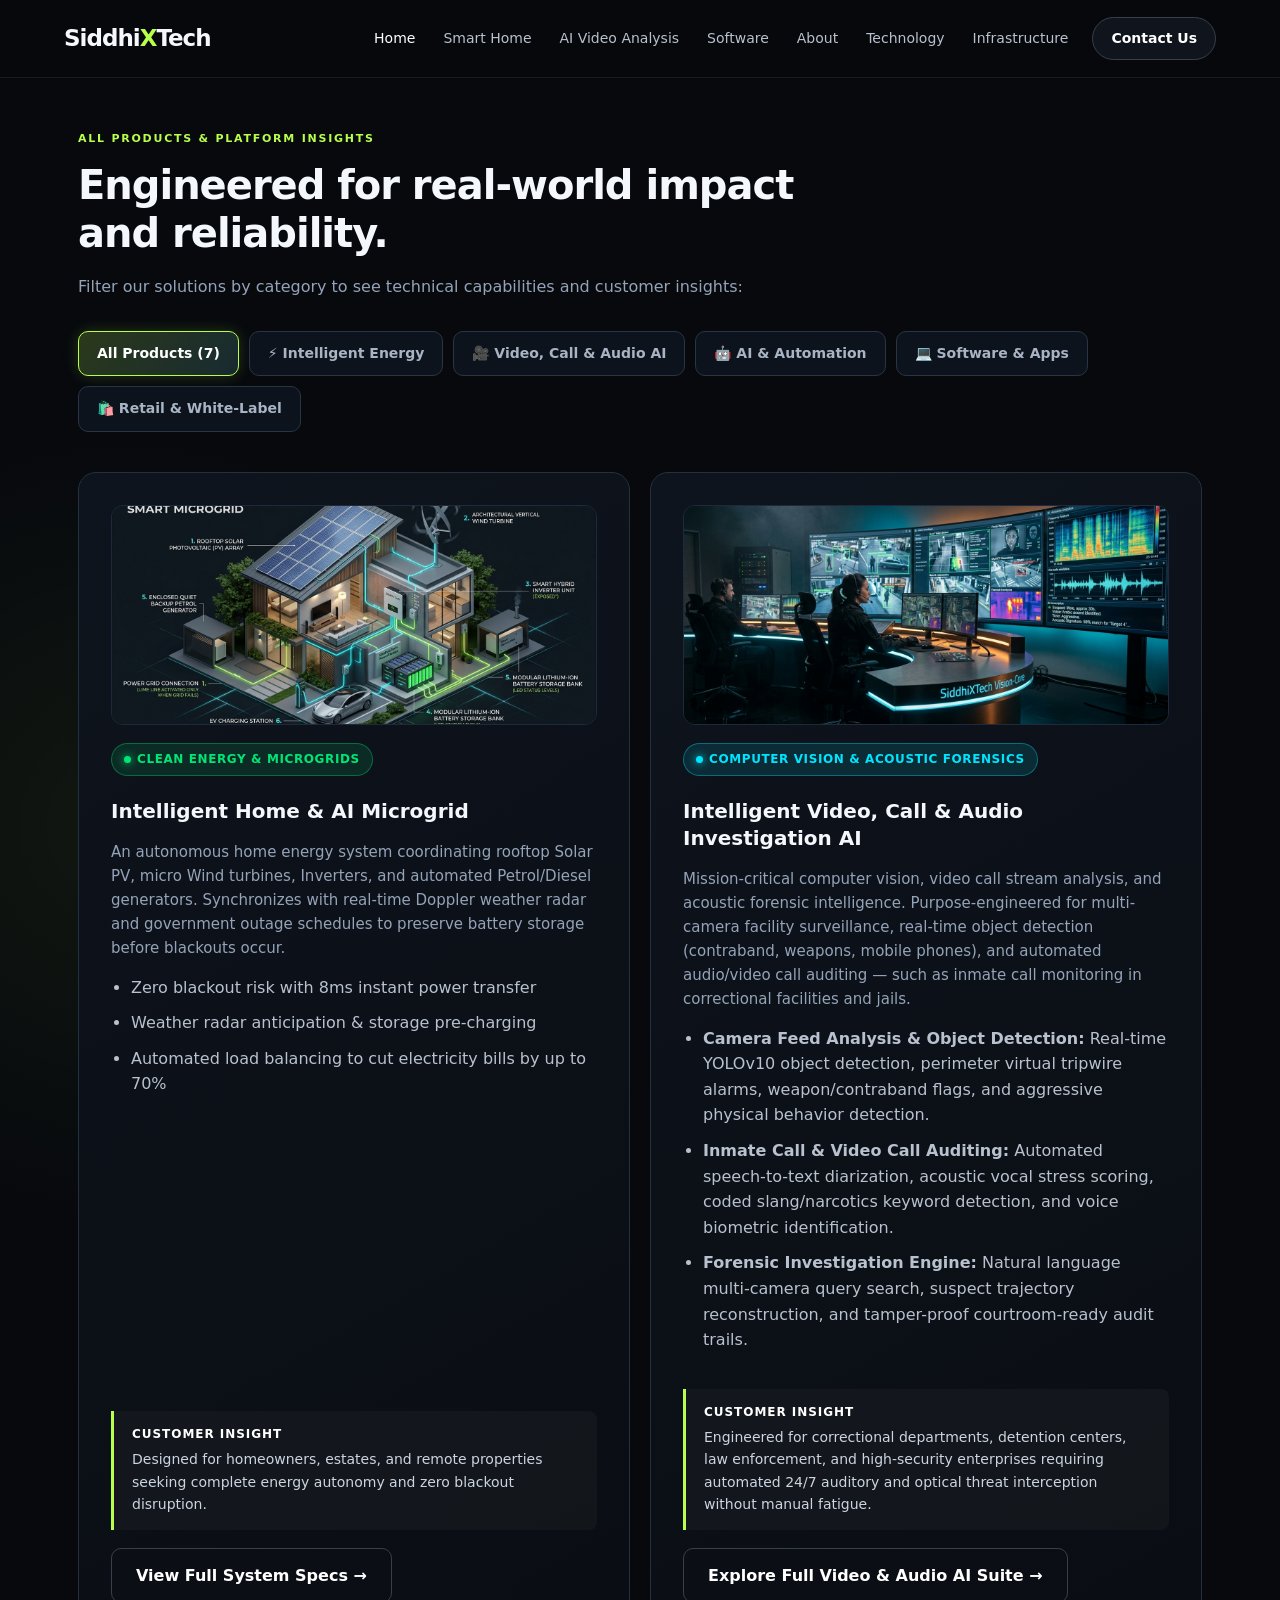
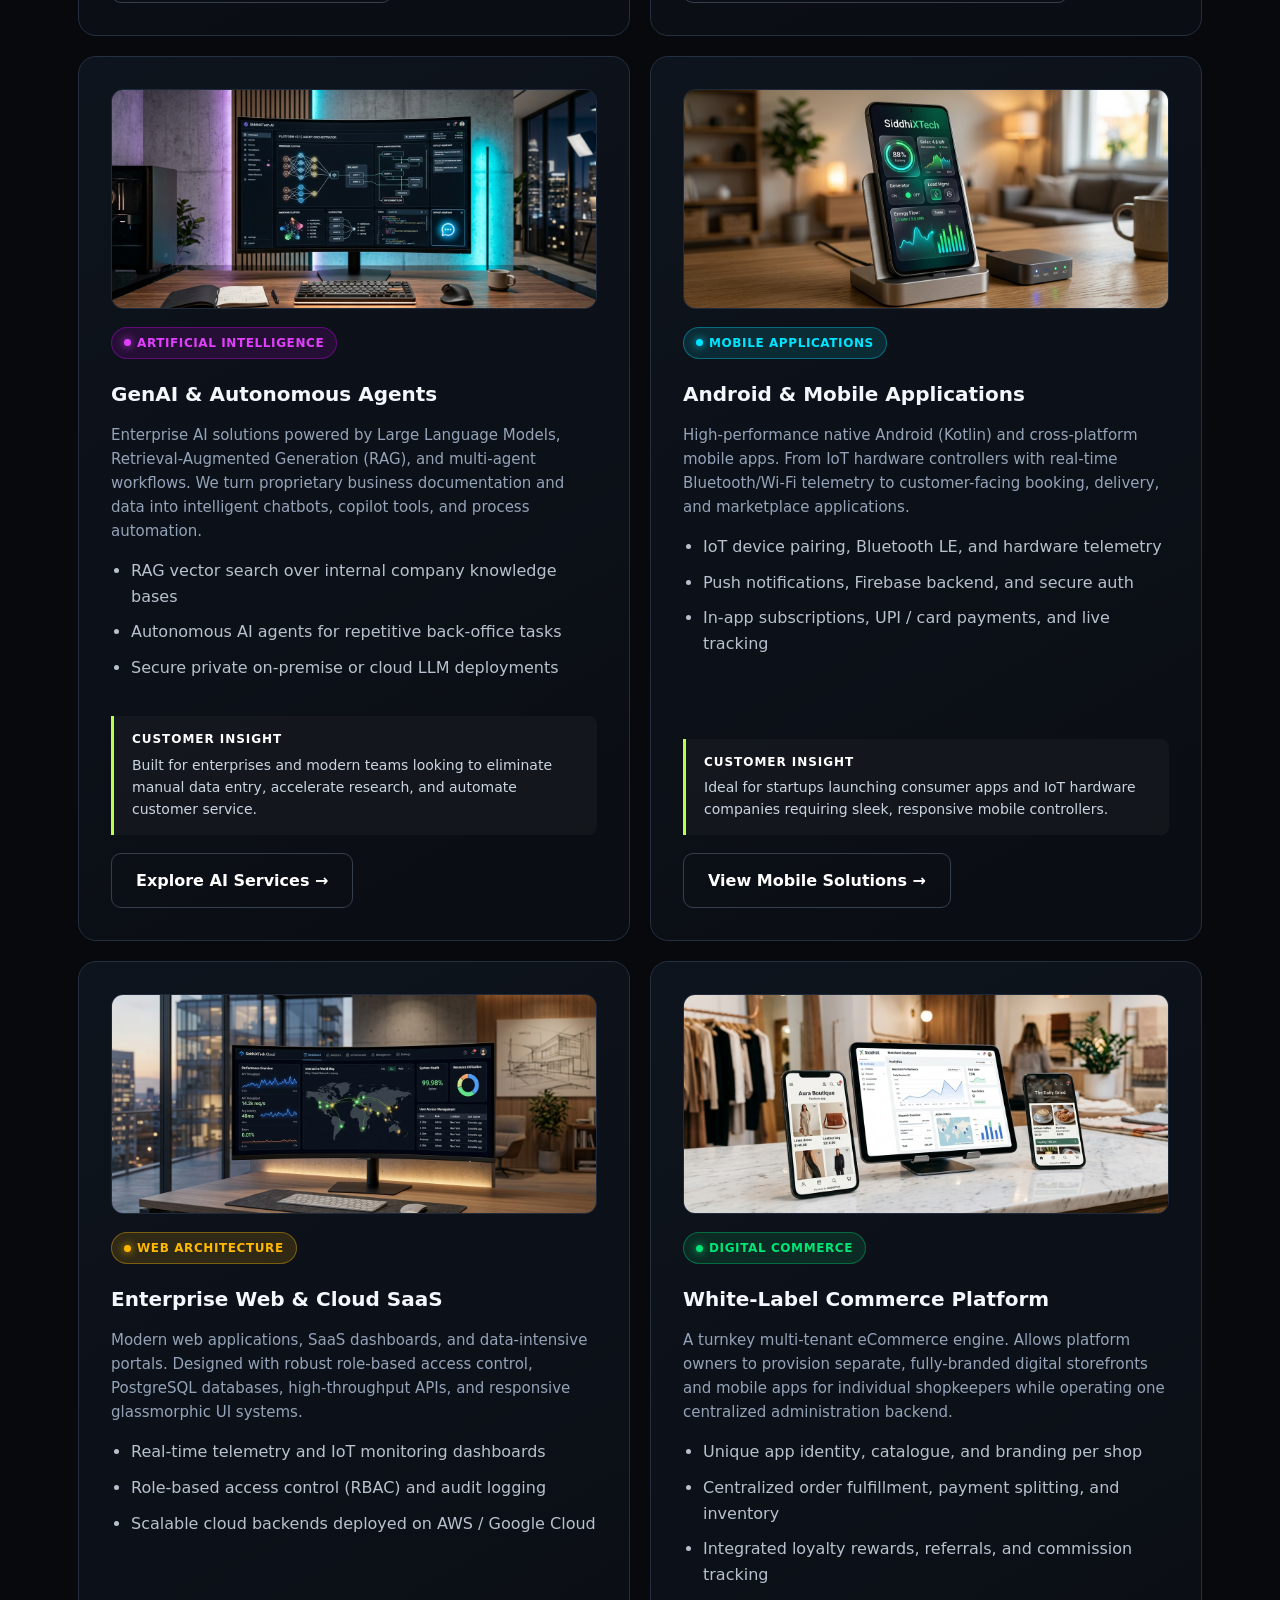
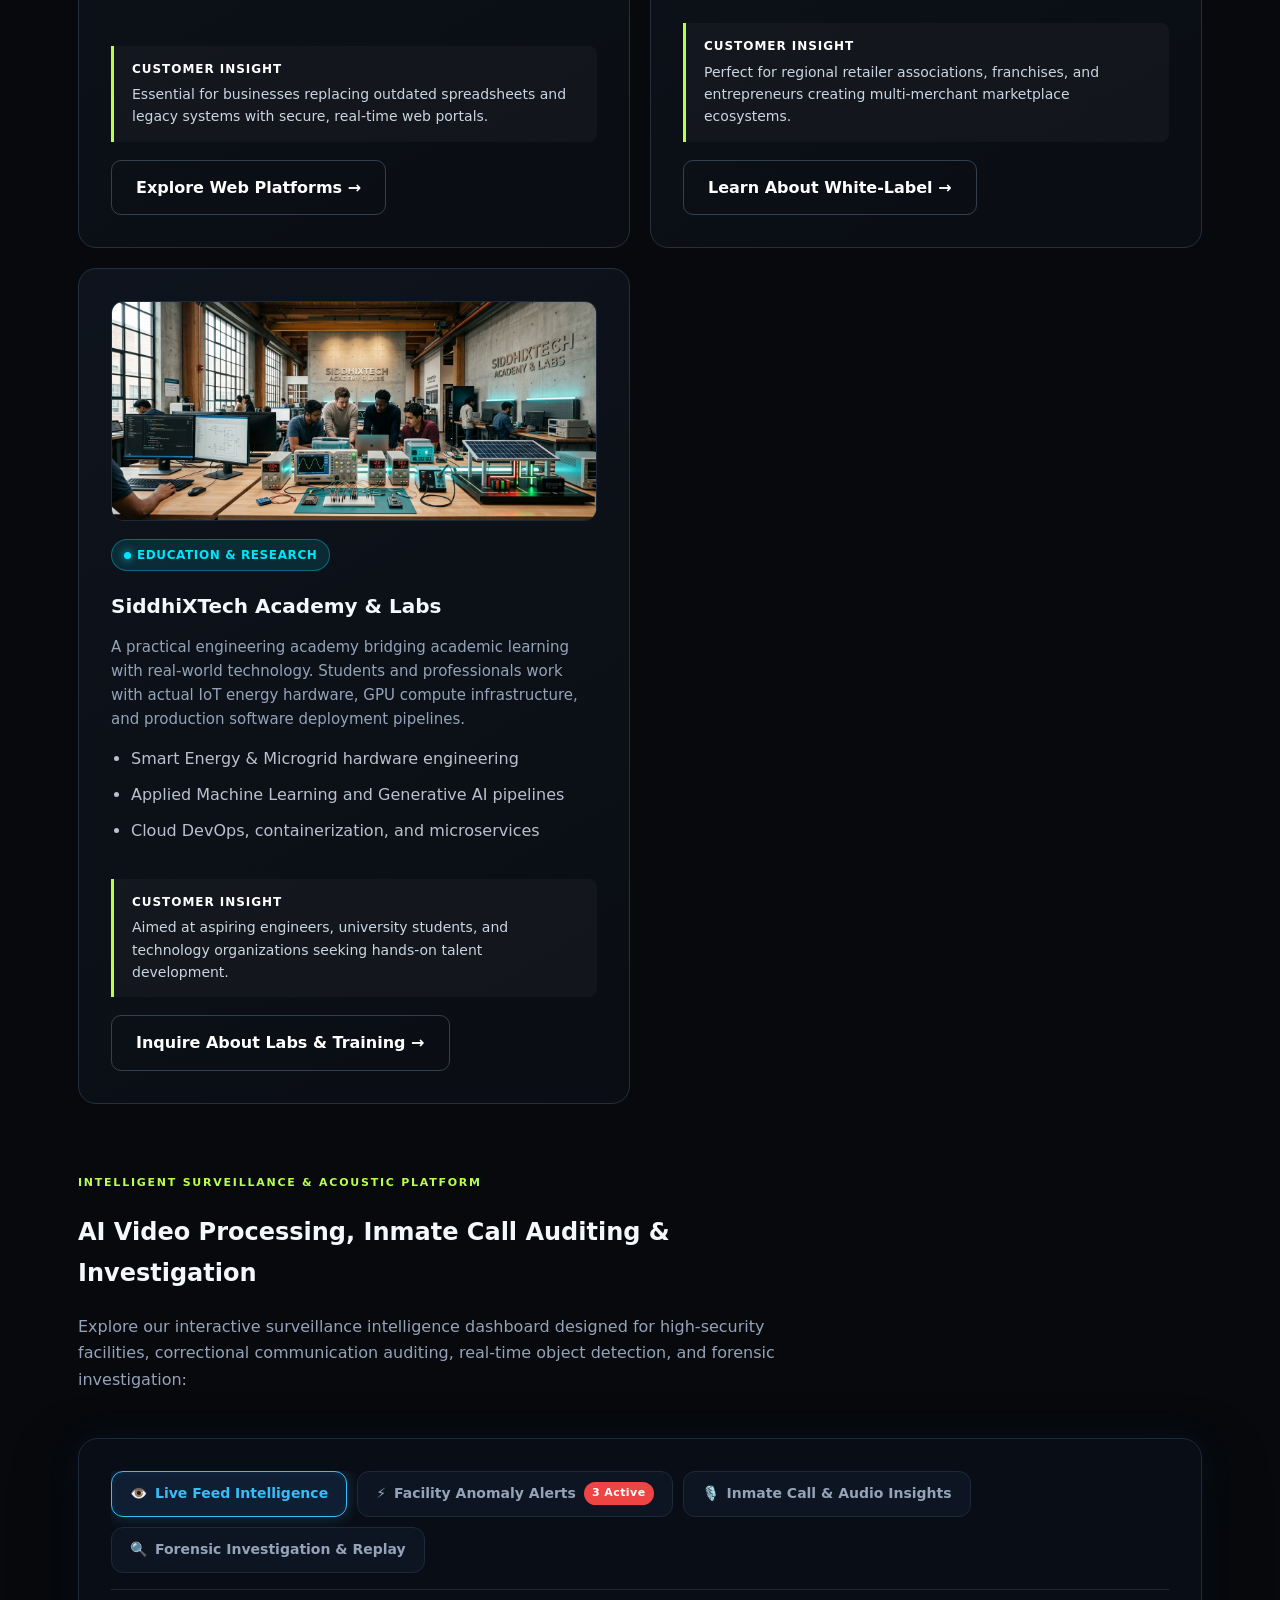
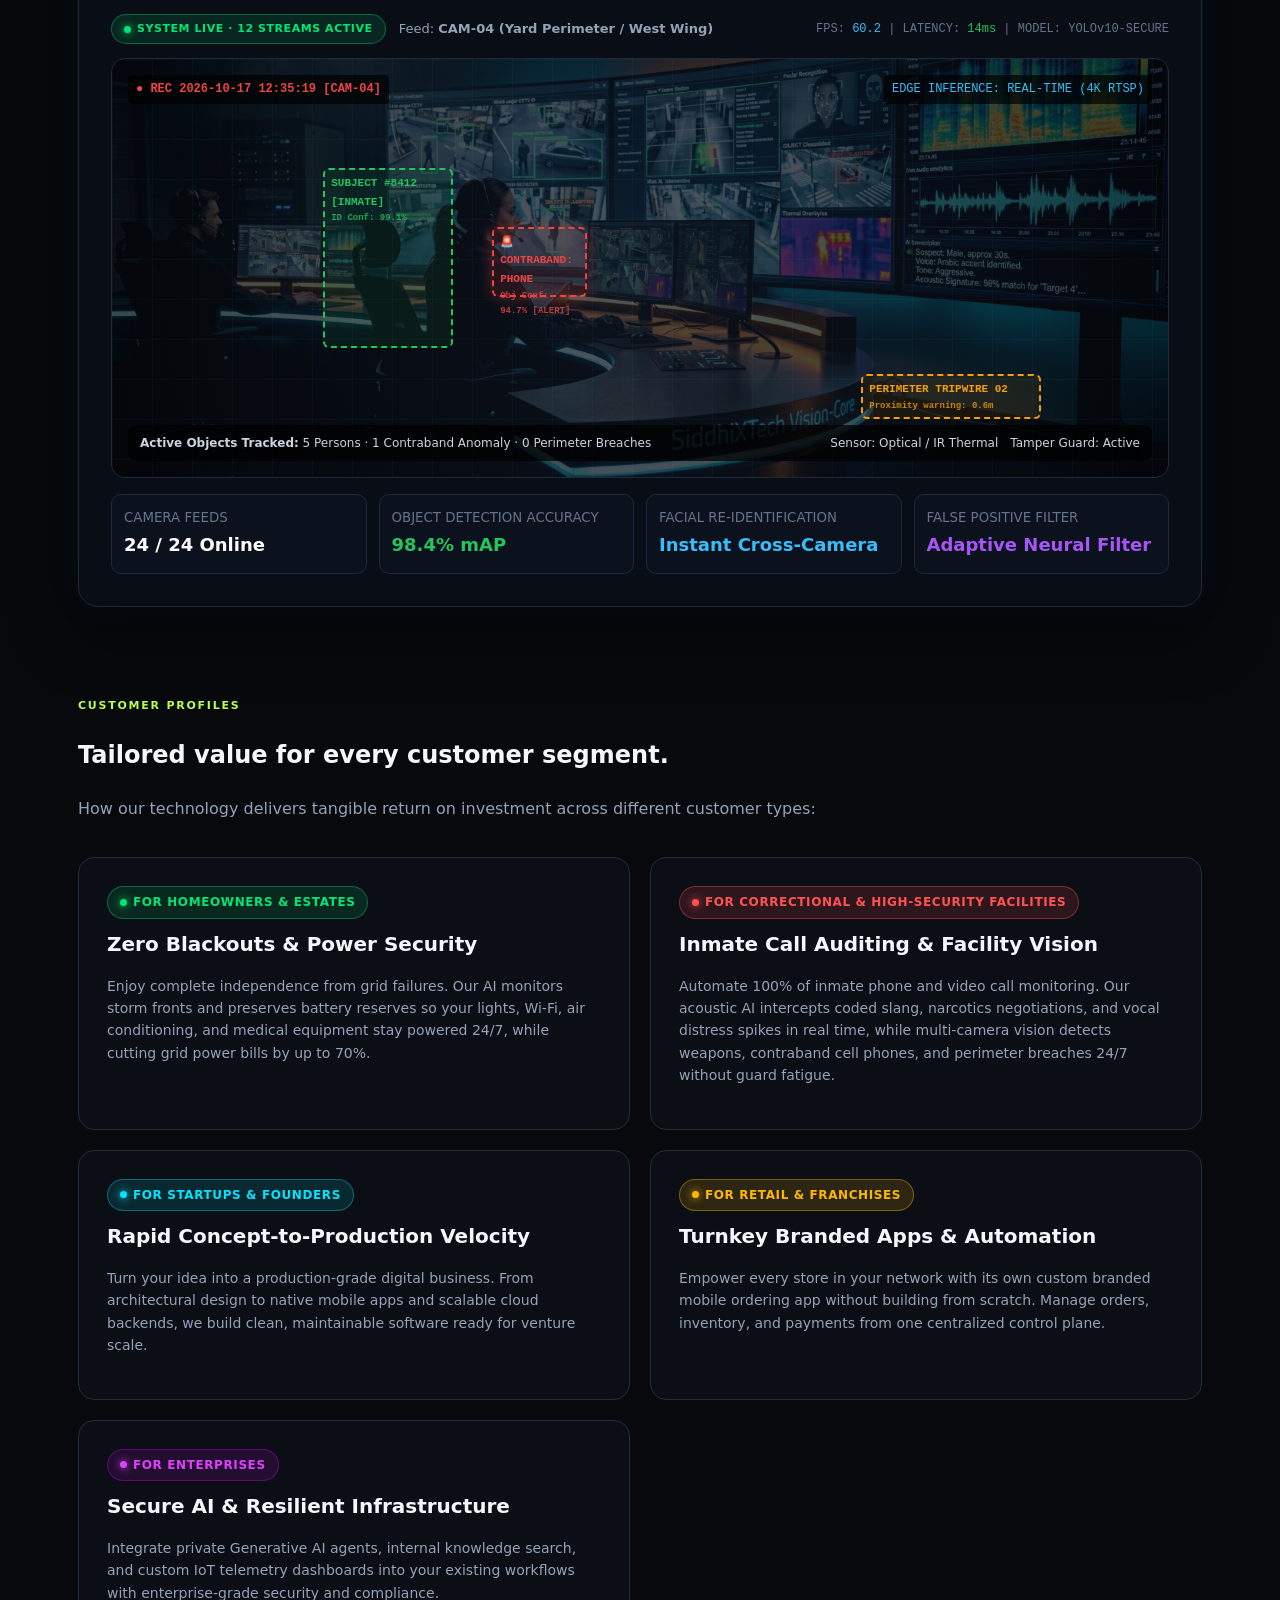
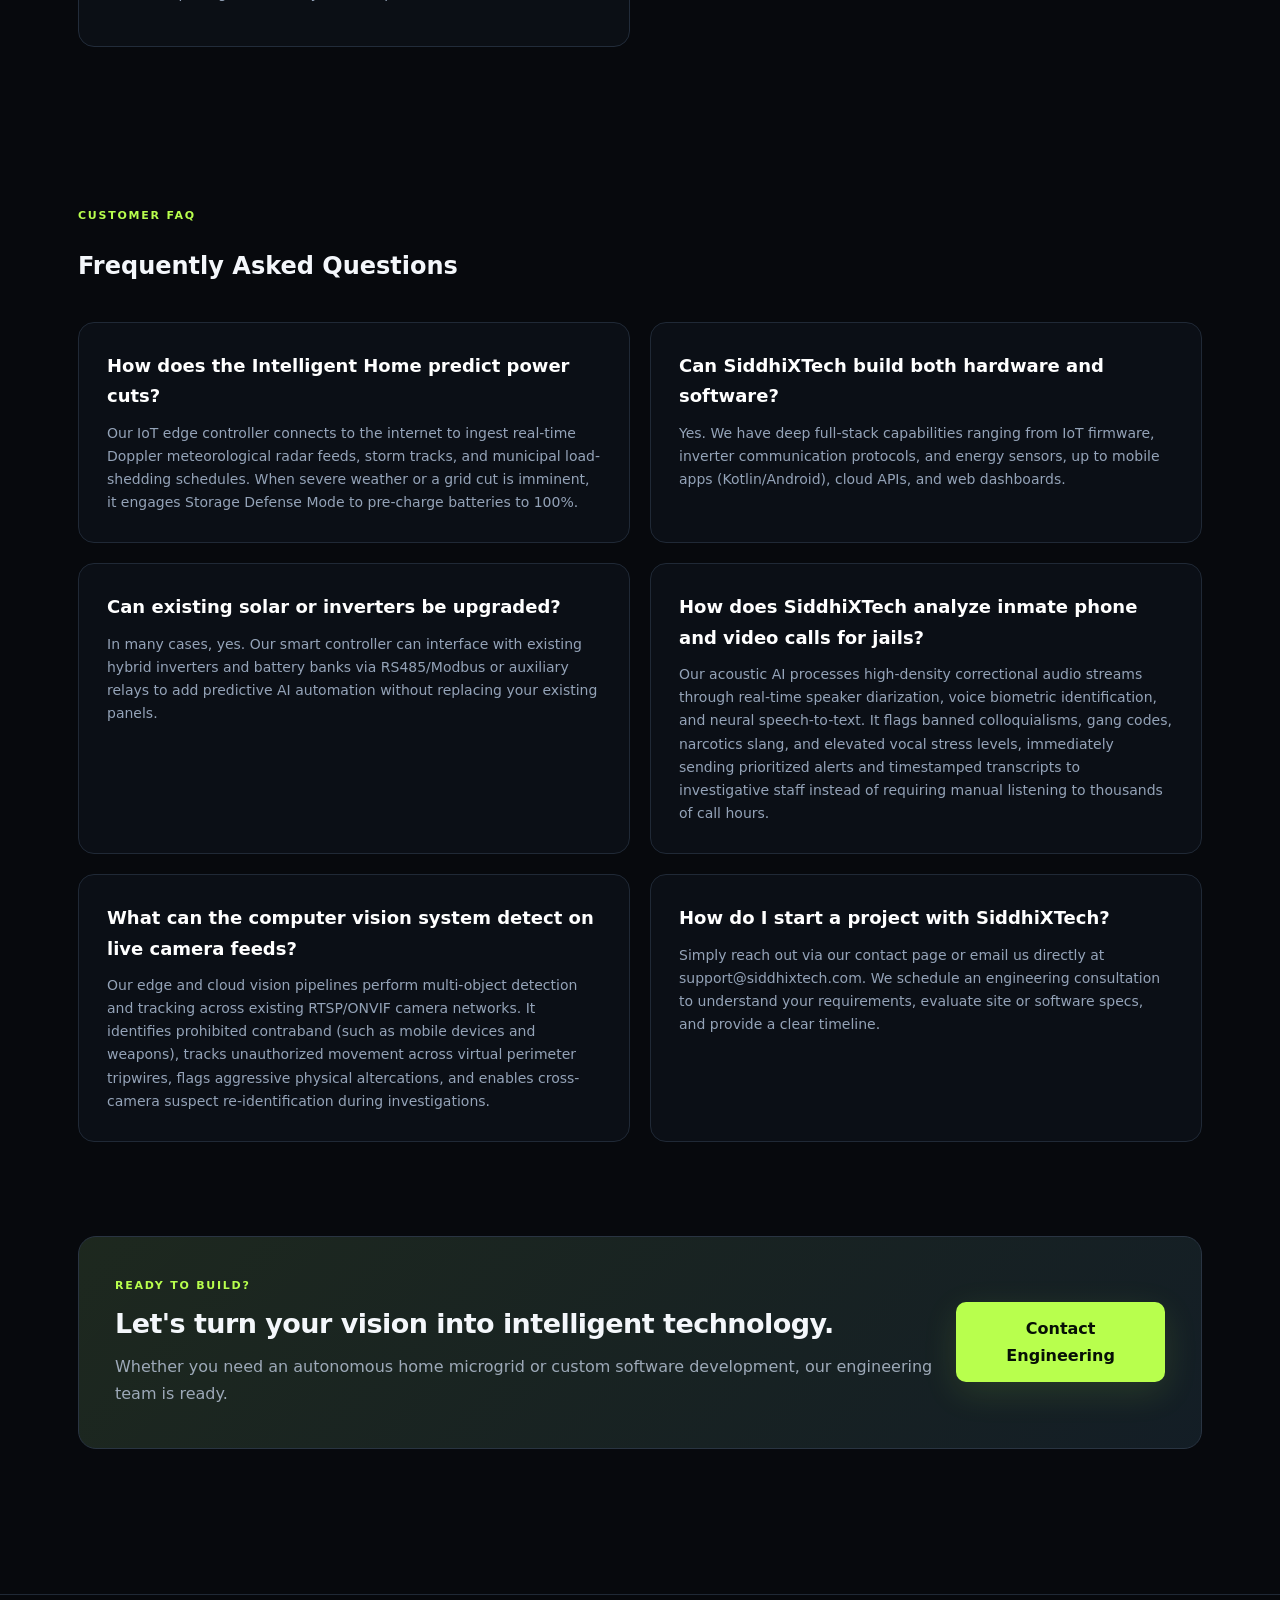
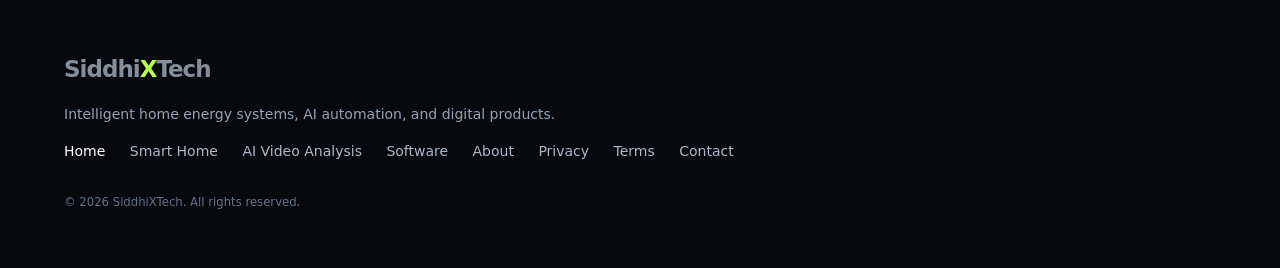
==== commit 7515f785: "fix: scale down oversized page titles and harmonize typographic hierarchy" ====
--- a/index.html
+++ b/index.html
@@ -56,7 +56,7 @@
             <img src="assets/hybrid-microgrid-system.jpg" alt="SiddhiXTech Intelligent Home Microgrid" loading="lazy">
           </div>
           <span class="pill green product-badge"><i></i> CLEAN ENERGY & MICROGRIDS</span>
-          <h3 style="font-size:24px;margin:8px 0 12px">Intelligent Home & AI Microgrid</h3>
+          <h3 style="font-size:20px;line-height:1.35;margin:8px 0 10px">Intelligent Home & AI Microgrid</h3>
           <p style="color:#94a3b8;font-size:15px;line-height:1.6">An autonomous home energy system coordinating rooftop Solar PV, micro Wind turbines, Inverters, and automated Petrol/Diesel generators. Synchronizes with real-time Doppler weather radar and government outage schedules to preserve battery storage before blackouts occur.</p>
           <ul class="list" style="margin-top:14px">
             <li>Zero blackout risk with 8ms instant power transfer</li>
@@ -80,7 +80,7 @@
             <img src="assets/surveillance-ai-command.jpg" alt="SiddhiXTech Vision & Surveillance AI Command Center" loading="lazy">
           </div>
           <span class="pill cyan product-badge"><i></i> COMPUTER VISION & ACOUSTIC FORENSICS</span>
-          <h3 style="font-size:24px;margin:8px 0 12px">Intelligent Video, Call & Audio Investigation AI</h3>
+          <h3 style="font-size:20px;line-height:1.35;margin:8px 0 10px">Intelligent Video, Call & Audio Investigation AI</h3>
           <p style="color:#94a3b8;font-size:15px;line-height:1.6">Mission-critical computer vision, video call stream analysis, and acoustic forensic intelligence. Purpose-engineered for multi-camera facility surveillance, real-time object detection (contraband, weapons, mobile phones), and automated audio/video call auditing — such as inmate call monitoring in correctional facilities and jails.</p>
           <ul class="list" style="margin-top:14px">
             <li><strong>Camera Feed Analysis & Object Detection:</strong> Real-time YOLOv10 object detection, perimeter virtual tripwire alarms, weapon/contraband flags, and aggressive physical behavior detection.</li>
@@ -104,7 +104,7 @@
             <img src="assets/genai-agents-workstation.jpg" alt="SiddhiXTech GenAI & Autonomous Agent Workstation" loading="lazy">
           </div>
           <span class="pill purple product-badge"><i></i> ARTIFICIAL INTELLIGENCE</span>
-          <h3 style="font-size:24px;margin:8px 0 12px">GenAI & Autonomous Agents</h3>
+          <h3 style="font-size:20px;line-height:1.35;margin:8px 0 10px">GenAI & Autonomous Agents</h3>
           <p style="color:#94a3b8;font-size:15px;line-height:1.6">Enterprise AI solutions powered by Large Language Models, Retrieval-Augmented Generation (RAG), and multi-agent workflows. We turn proprietary business documentation and data into intelligent chatbots, copilot tools, and process automation.</p>
           <ul class="list" style="margin-top:14px">
             <li>RAG vector search over internal company knowledge bases</li>
@@ -128,7 +128,7 @@
             <img src="assets/mobile-iot-controller.jpg" alt="SiddhiXTech Android Mobile App & IoT Controller" loading="lazy">
           </div>
           <span class="pill cyan product-badge"><i></i> MOBILE APPLICATIONS</span>
-          <h3 style="font-size:24px;margin:8px 0 12px">Android & Mobile Applications</h3>
+          <h3 style="font-size:20px;line-height:1.35;margin:8px 0 10px">Android & Mobile Applications</h3>
           <p style="color:#94a3b8;font-size:15px;line-height:1.6">High-performance native Android (Kotlin) and cross-platform mobile apps. From IoT hardware controllers with real-time Bluetooth/Wi-Fi telemetry to customer-facing booking, delivery, and marketplace applications.</p>
           <ul class="list" style="margin-top:14px">
             <li>IoT device pairing, Bluetooth LE, and hardware telemetry</li>
@@ -152,7 +152,7 @@
             <img src="assets/enterprise-cloud-dashboard.jpg" alt="SiddhiXTech Enterprise Cloud SaaS Dashboard" loading="lazy">
           </div>
           <span class="pill amber product-badge"><i></i> WEB ARCHITECTURE</span>
-          <h3 style="font-size:24px;margin:8px 0 12px">Enterprise Web & Cloud SaaS</h3>
+          <h3 style="font-size:20px;line-height:1.35;margin:8px 0 10px">Enterprise Web & Cloud SaaS</h3>
           <p style="color:#94a3b8;font-size:15px;line-height:1.6">Modern web applications, SaaS dashboards, and data-intensive portals. Designed with robust role-based access control, PostgreSQL databases, high-throughput APIs, and responsive glassmorphic UI systems.</p>
           <ul class="list" style="margin-top:14px">
             <li>Real-time telemetry and IoT monitoring dashboards</li>
@@ -176,7 +176,7 @@
             <img src="assets/white-label-commerce.jpg" alt="SiddhiXTech White-Label Digital Commerce Platform" loading="lazy">
           </div>
           <span class="pill green product-badge"><i></i> DIGITAL COMMERCE</span>
-          <h3 style="font-size:24px;margin:8px 0 12px">White-Label Commerce Platform</h3>
+          <h3 style="font-size:20px;line-height:1.35;margin:8px 0 10px">White-Label Commerce Platform</h3>
           <p style="color:#94a3b8;font-size:15px;line-height:1.6">A turnkey multi-tenant eCommerce engine. Allows platform owners to provision separate, fully-branded digital storefronts and mobile apps for individual shopkeepers while operating one centralized administration backend.</p>
           <ul class="list" style="margin-top:14px">
             <li>Unique app identity, catalogue, and branding per shop</li>
@@ -200,7 +200,7 @@
             <img src="assets/academy-engineering-labs.jpg" alt="SiddhiXTech Academy & Hardware Engineering Labs" loading="lazy">
           </div>
           <span class="pill cyan product-badge"><i></i> EDUCATION & RESEARCH</span>
-          <h3 style="font-size:24px;margin:8px 0 12px">SiddhiXTech Academy & Labs</h3>
+          <h3 style="font-size:20px;line-height:1.35;margin:8px 0 10px">SiddhiXTech Academy & Labs</h3>
           <p style="color:#94a3b8;font-size:15px;line-height:1.6">A practical engineering academy bridging academic learning with real-world technology. Students and professionals work with actual IoT energy hardware, GPU compute infrastructure, and production software deployment pipelines.</p>
           <ul class="list" style="margin-top:14px">
             <li>Smart Energy & Microgrid hardware engineering</li>
--- a/assets/style.css
+++ b/assets/style.css
@@ -164,21 +164,22 @@
 }
 
 .eyebrow {
-  font-size: var(--text-xs);
-  letter-spacing: 0.2em;
+  font-size: 11px;
+  letter-spacing: 0.16em;
   color: var(--accent);
-  font-weight: 800;
-  margin-bottom: 18px;
+  font-weight: 750;
+  margin-bottom: 12px;
   text-transform: uppercase;
 }
 
 .hero h1,
 .page h1 {
-  font-size: clamp(38px, 6.5vw, 84px);
-  line-height: 1.04;
-  letter-spacing: -0.05em;
-  margin: 0 0 28px;
-  max-width: 950px;
+  font-size: clamp(28px, 3.2vw, 40px);
+  line-height: 1.22;
+  letter-spacing: -0.025em;
+  margin: 0 0 16px;
+  max-width: 820px;
+  font-weight: 750;
 }
 
 .hero h1 span,
@@ -188,21 +189,21 @@
 
 .hero p,
 .lead {
-  font-size: clamp(17px, 2.2vw, 21px);
+  font-size: clamp(15px, 1.25vw, 17px);
   line-height: 1.65;
-  color: #aeb8c5;
-  max-width: 800px;
+  color: #94a3b8;
+  max-width: 740px;
 }
 
 .lead {
-  margin: 0 0 60px;
+  margin: 0 0 28px;
 }
 
 .actions {
   display: flex;
-  gap: 18px;
+  gap: 14px;
   align-items: center;
-  margin-top: 36px;
+  margin-top: 24px;
   position: relative;
   z-index: 2;
   flex-wrap: wrap;
@@ -299,17 +300,19 @@
 
 .grid-section h2,
 .banner h2 {
-  font-size: clamp(28px, 4vw, 44px);
-  line-height: 1.1;
-  letter-spacing: -0.04em;
+  font-size: clamp(21px, 2.4vw, 27px);
+  line-height: 1.25;
+  letter-spacing: -0.02em;
   margin-top: 0;
+  margin-bottom: 12px;
+  font-weight: 700;
 }
 
 .cards {
   display: grid;
   grid-template-columns: repeat(2, 1fr);
   gap: 20px;
-  margin-top: 45px;
+  margin-top: 36px;
 }
 
 .cards.three {
@@ -321,7 +324,7 @@
 .road > div {
   border: 1px solid #222b37;
   background: linear-gradient(145deg, #0e131b, #0b0f15);
-  padding: 32px;
+  padding: 30px;
   border-radius: var(--radius);
   transition: transform 0.25s ease, border-color 0.25s ease, box-shadow 0.25s ease;
   position: relative;
@@ -365,9 +368,10 @@
 }
 
 .card h3 {
-  font-size: var(--text-2xl);
-  margin: 24px 0 10px;
-  line-height: 1.25;
+  font-size: 20px;
+  margin: 16px 0 8px;
+  line-height: 1.35;
+  font-weight: 700;
 }
 
 .card p,
@@ -395,36 +399,39 @@
 
 .banner {
   max-width: var(--max);
-  margin: 30px auto 100px;
-  padding: 55px 45px;
+  margin: 24px auto 70px;
+  padding: 40px 36px;
   background:
     linear-gradient(135deg, rgba(184, 255, 77, 0.09), rgba(118, 227, 255, 0.05)),
     #0e131a;
   border: 1px solid #293442;
-  border-radius: 22px;
+  border-radius: 18px;
   display: flex;
   align-items: center;
   justify-content: space-between;
-  gap: 30px;
+  gap: 24px;
 }
 
 .page {
   max-width: var(--max);
   margin: auto;
-  padding: 80px 30px 120px;
+  padding: 42px 28px 75px;
 }
 
 .two {
   display: grid;
   grid-template-columns: 1fr 1fr;
-  gap: 60px;
+  gap: 48px;
 }
 
 .two h2,
 .feature h2,
 .road h2 {
-  font-size: clamp(22px, 3vw, 29px);
-  line-height: 1.25;
+  font-size: clamp(19px, 2.2vw, 23px);
+  line-height: 1.3;
+  margin-top: 0;
+  margin-bottom: 10px;
+  font-weight: 700;
 }
 
 .list {
@@ -530,8 +537,10 @@
 }
 
 .legal h2 {
-  margin-top: 40px;
-  font-size: var(--text-2xl);
+  margin-top: 28px;
+  margin-bottom: 8px;
+  font-size: 20px;
+  font-weight: 700;
 }
 
 .legal p {
@@ -546,12 +555,12 @@
   align-items: center;
   border: 1px solid #293442;
   border-radius: 999px;
-  padding: 7px 14px;
+  padding: 5px 12px;
   color: #b8c1cd;
-  font-size: var(--text-xs);
+  font-size: 11px;
   font-weight: 700;
   letter-spacing: 0.05em;
-  margin-bottom: 25px;
+  margin-bottom: 14px;
 }
 
 .kicker i {
@@ -1246,16 +1255,25 @@
 
   .hero {
     min-height: auto;
-    padding: 70px 20px 50px;
+    padding: 38px 18px 40px;
   }
 
   .page {
-    padding: 50px 20px 80px;
+    padding: 28px 18px 50px;
   }
 
   .hero h1,
   .page h1 {
-    font-size: clamp(34px, 8vw, 54px);
+    font-size: clamp(24px, 5.5vw, 30px);
+    line-height: 1.25;
+    margin-bottom: 12px;
+  }
+
+  .hero p,
+  .lead {
+    font-size: 15px;
+    line-height: 1.6;
+    margin-bottom: 20px;
   }
 
   .cards,
@@ -1311,7 +1329,8 @@
 @media (max-width: 520px) {
   .hero h1,
   .page h1 {
-    font-size: 32px;
+    font-size: 24px;
+    line-height: 1.25;
   }
 
   .stats {
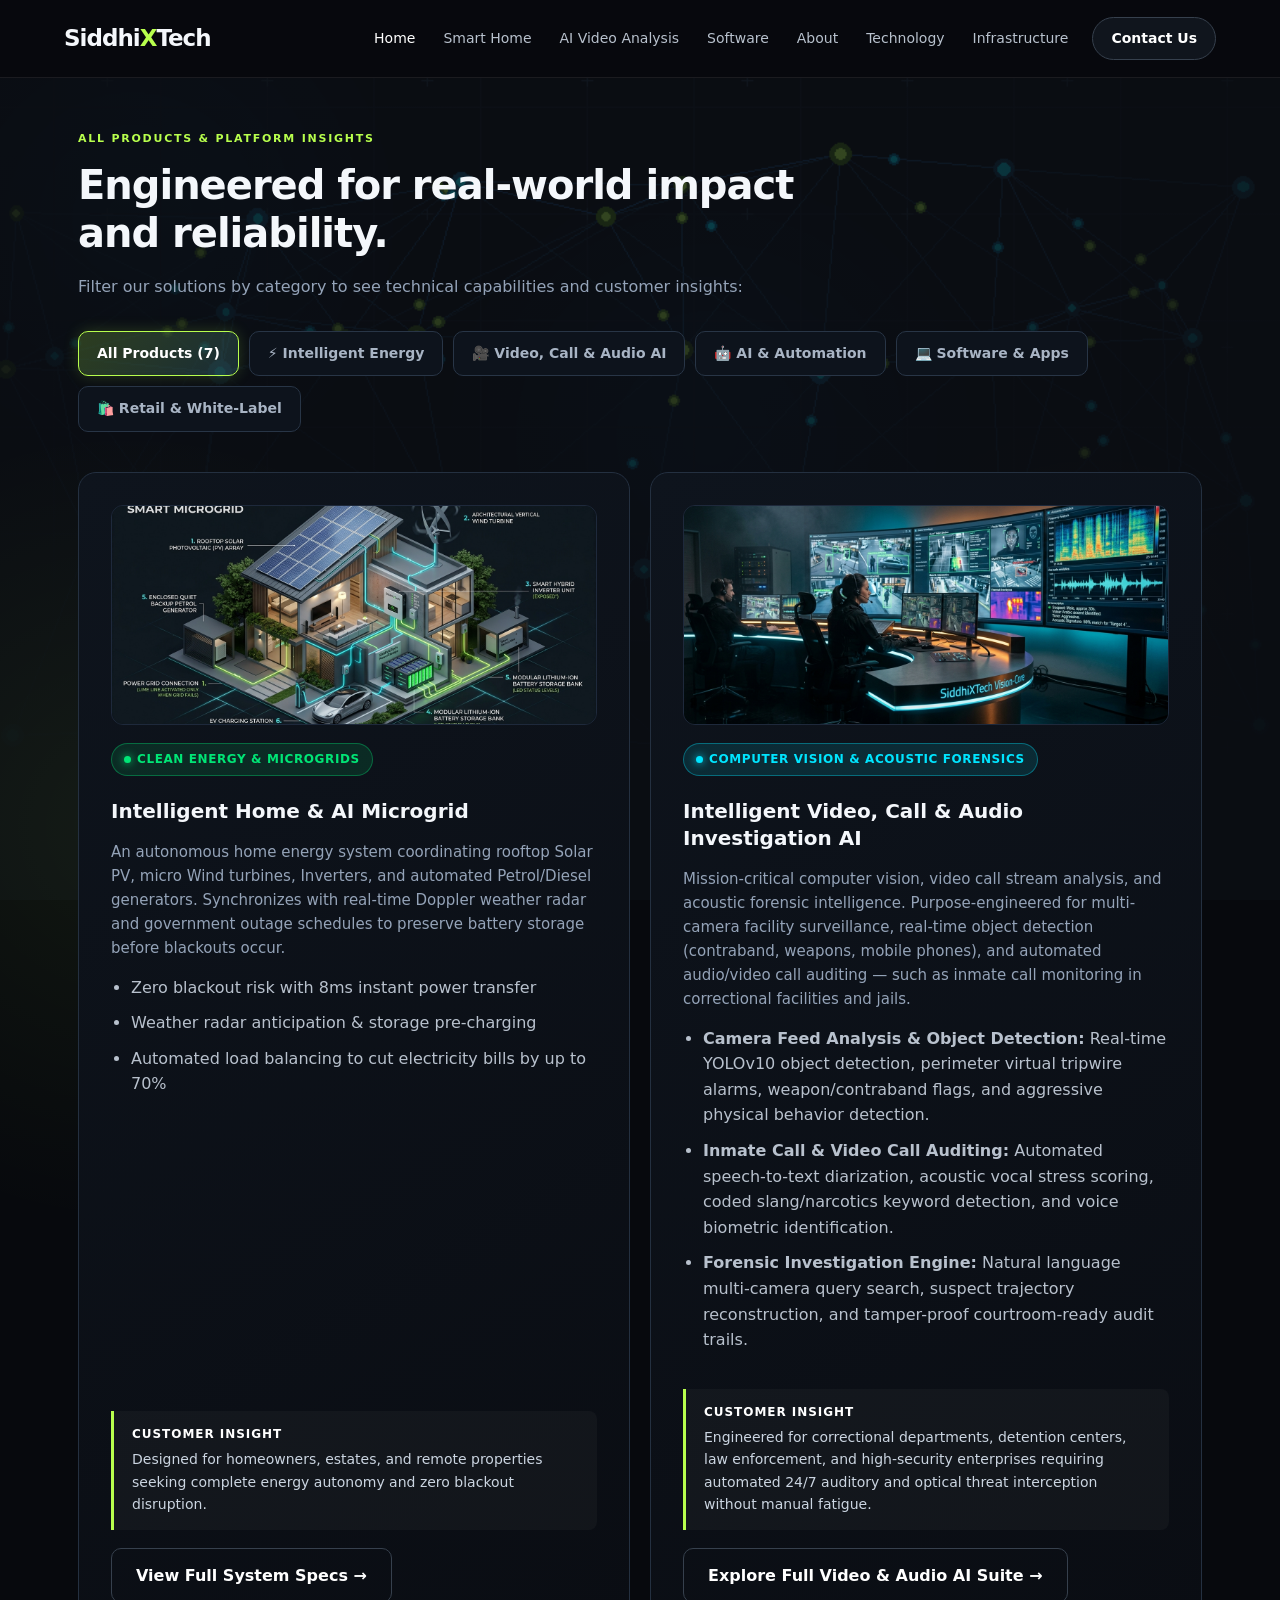
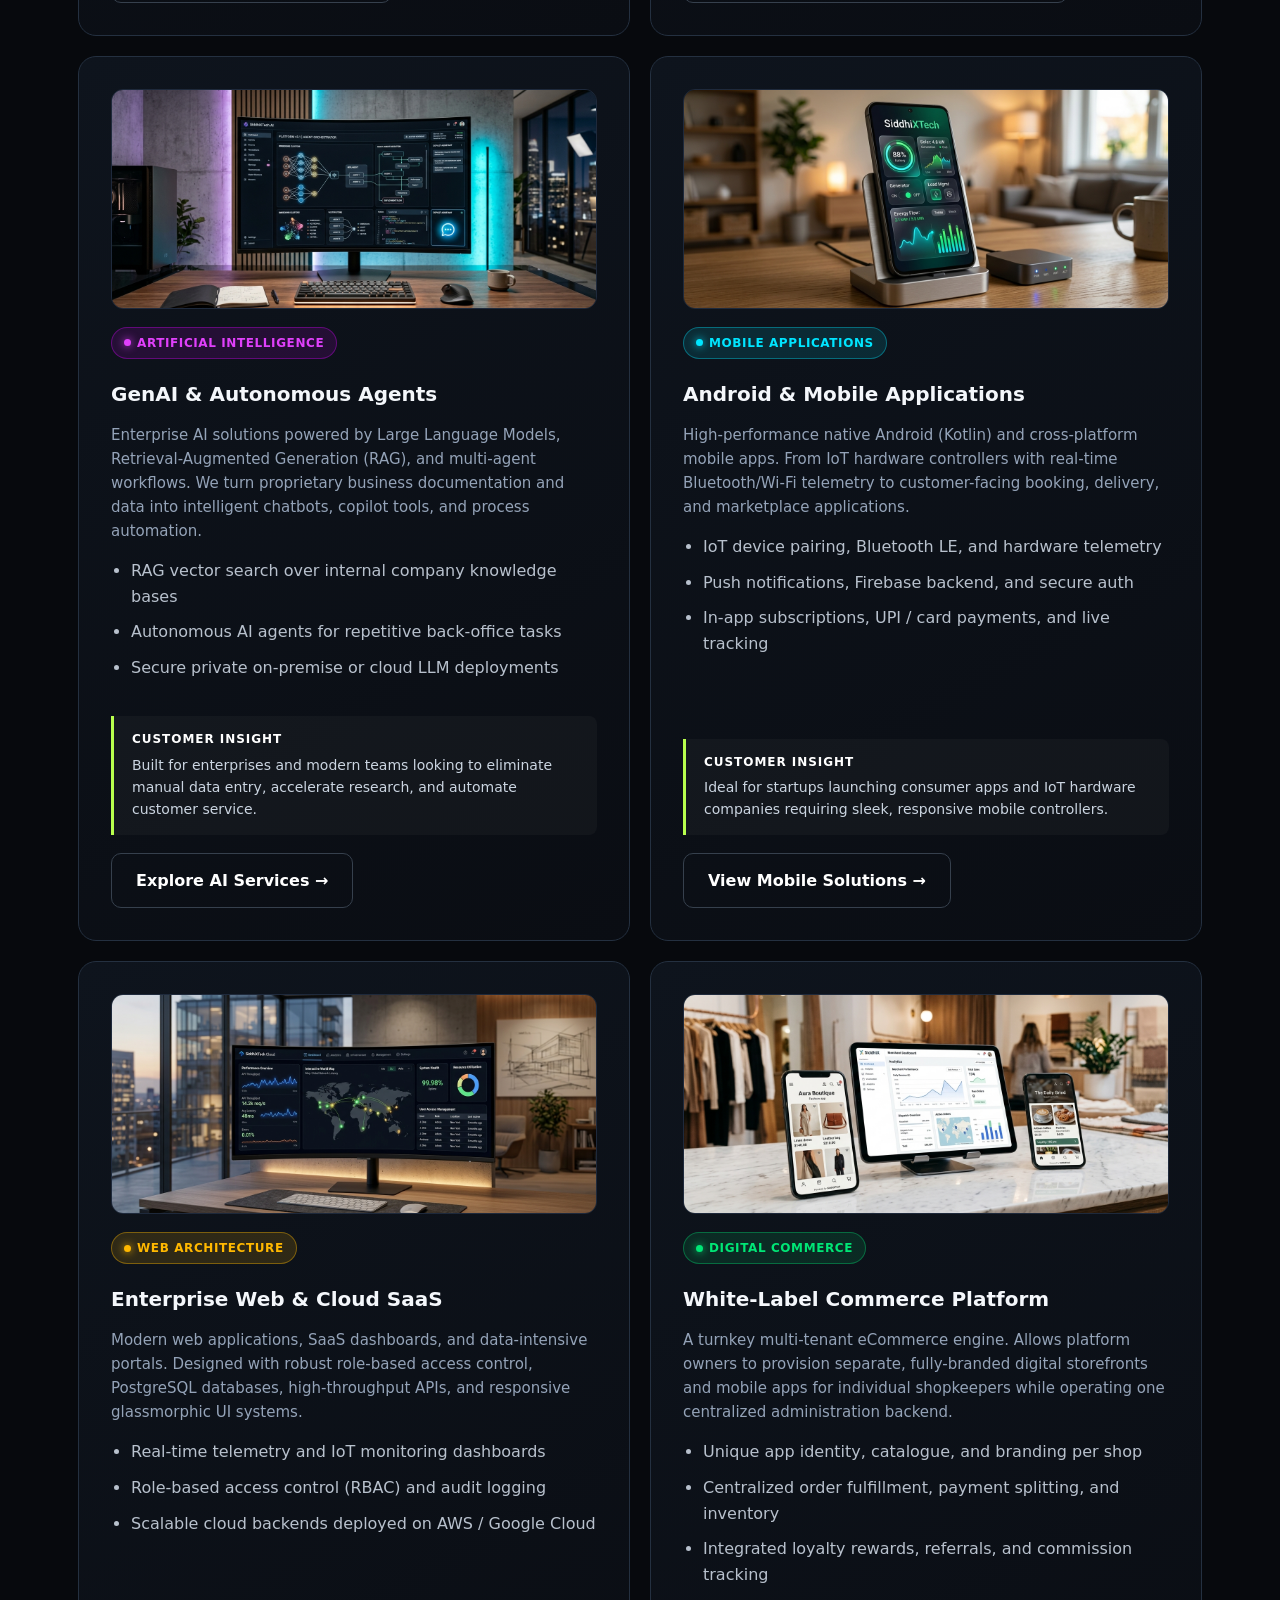
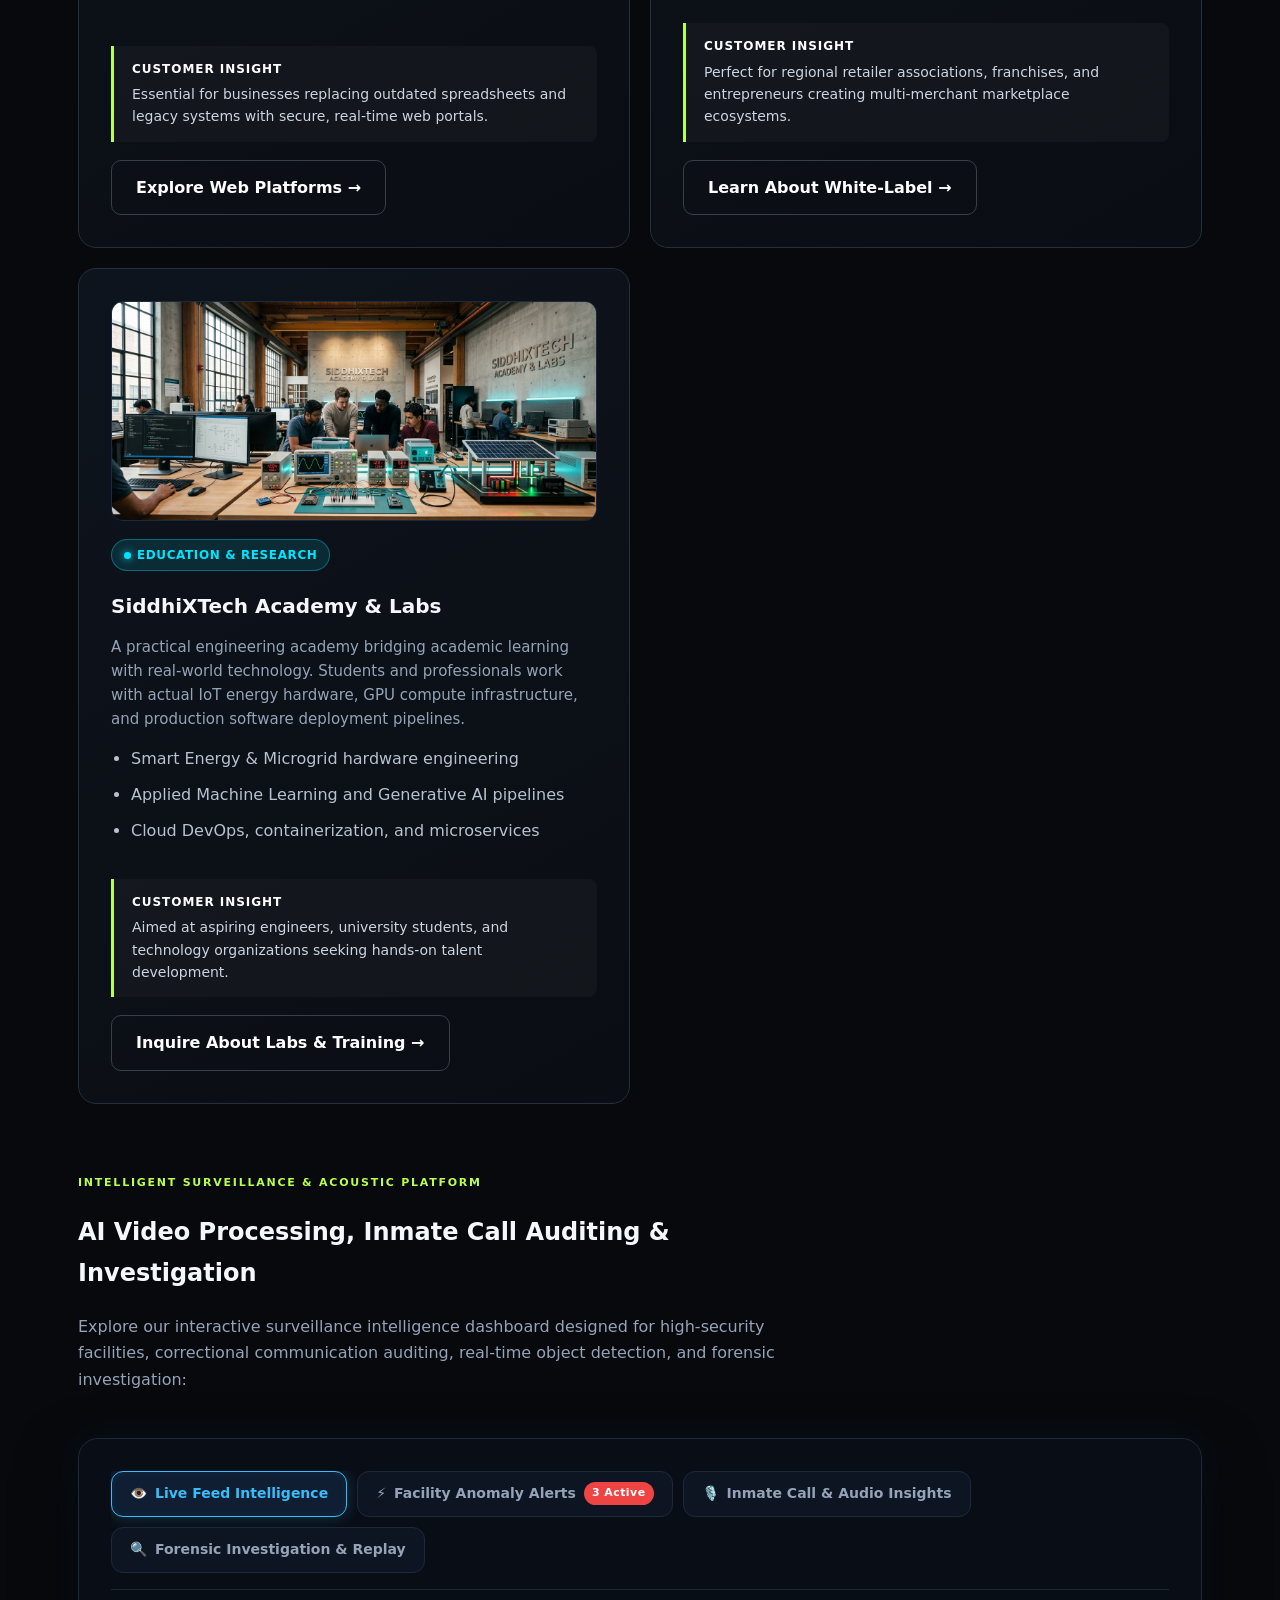
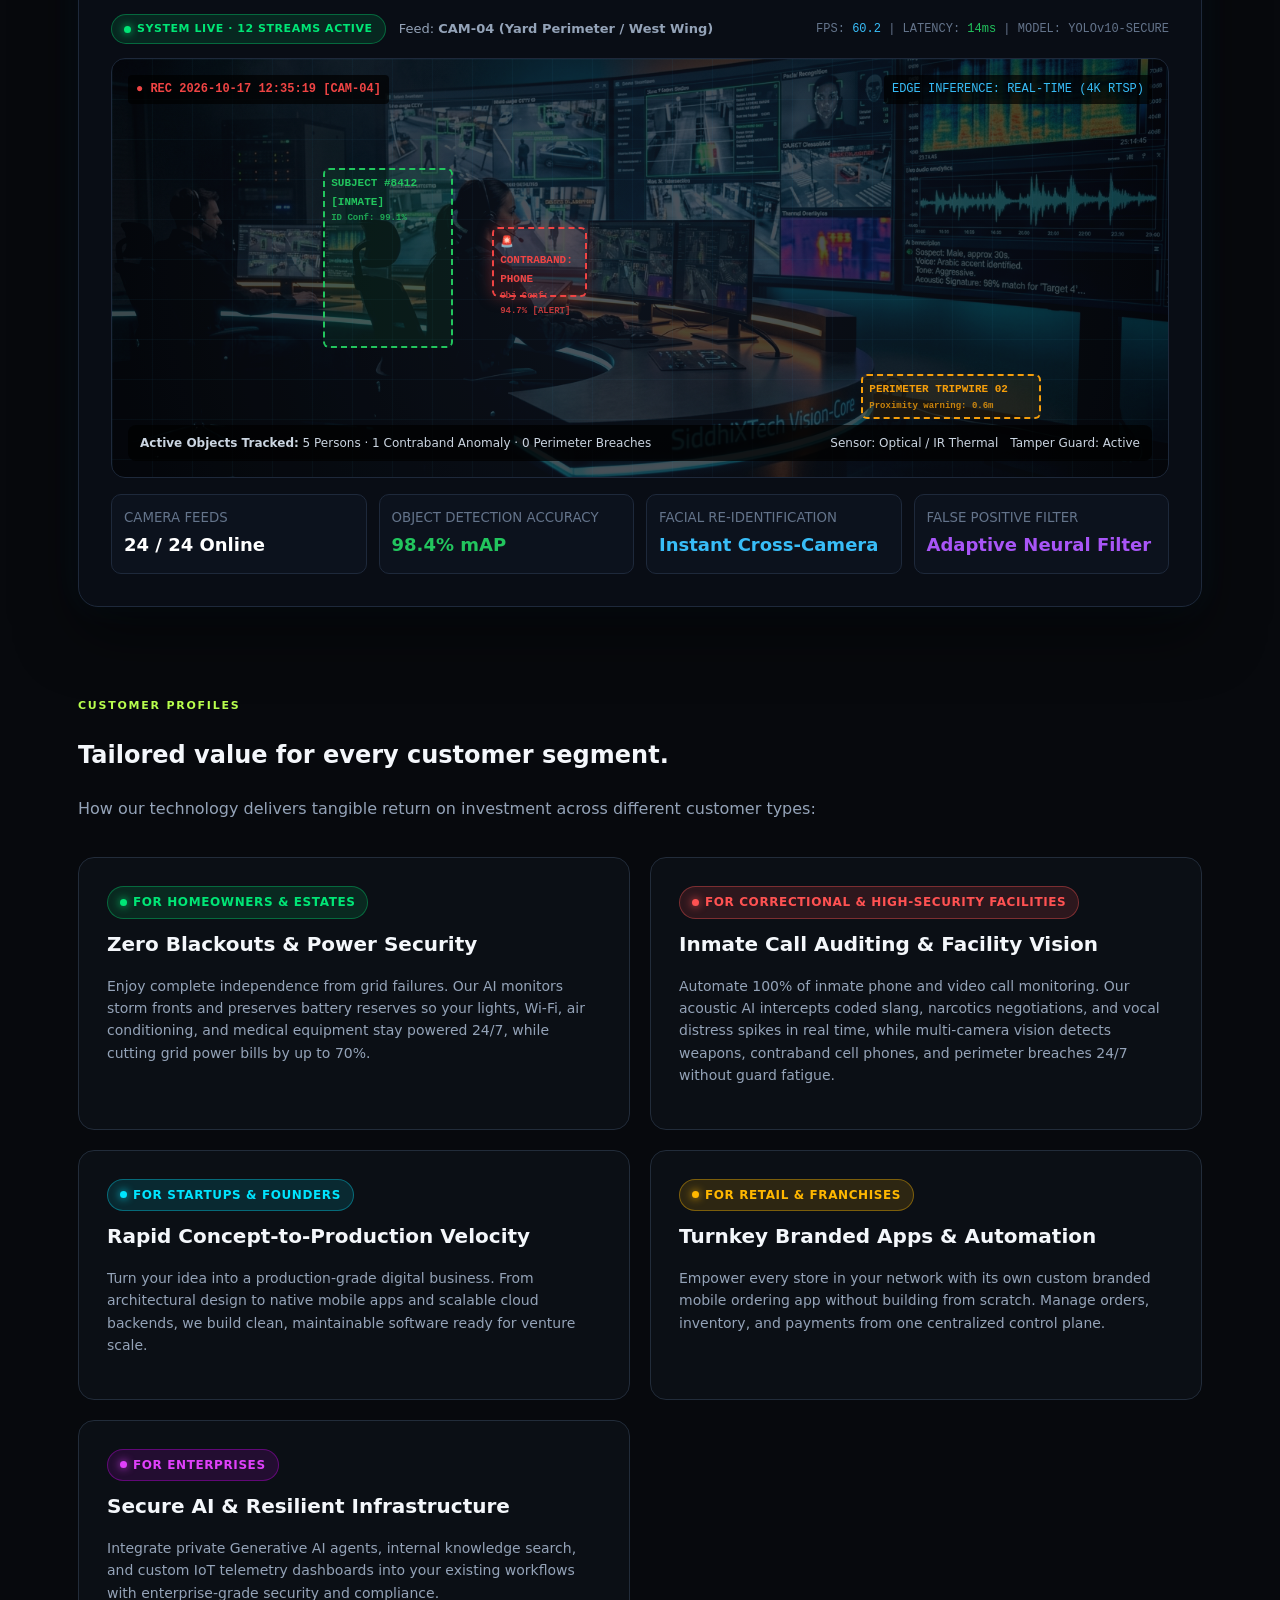
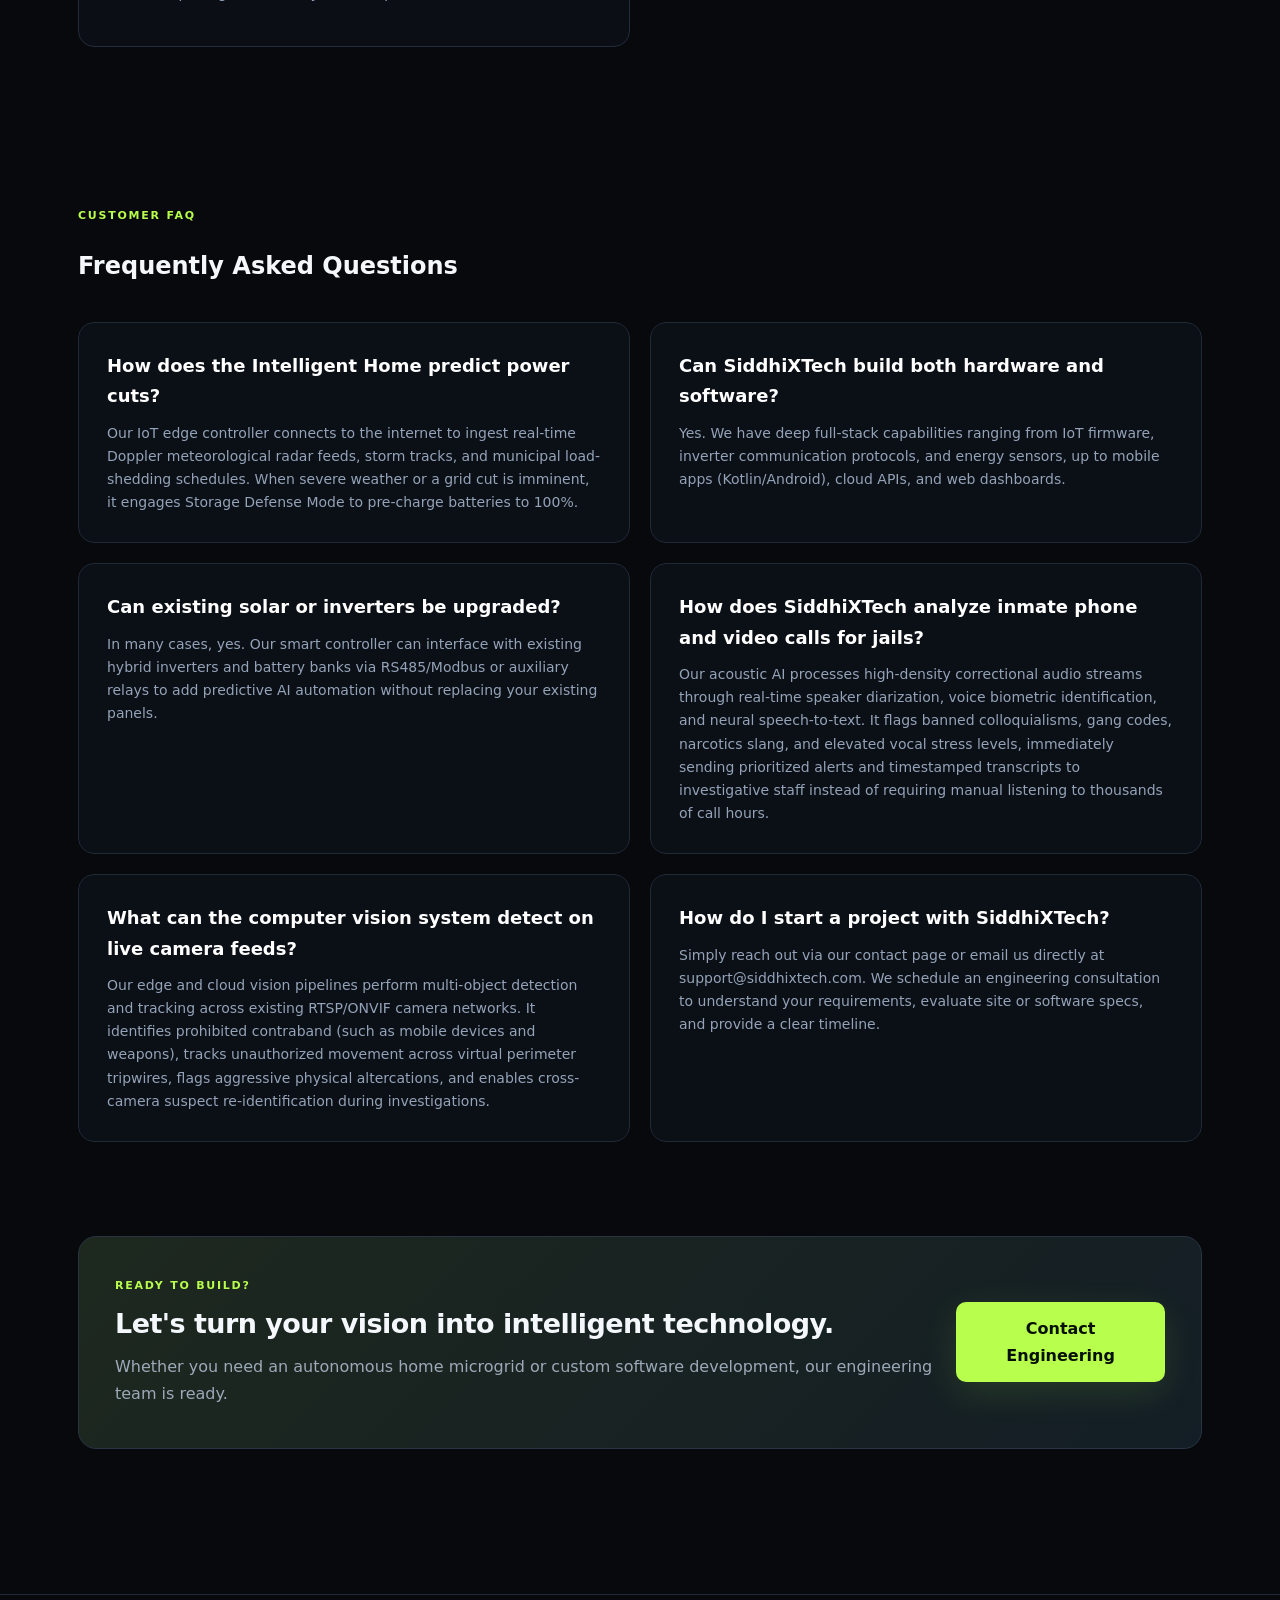
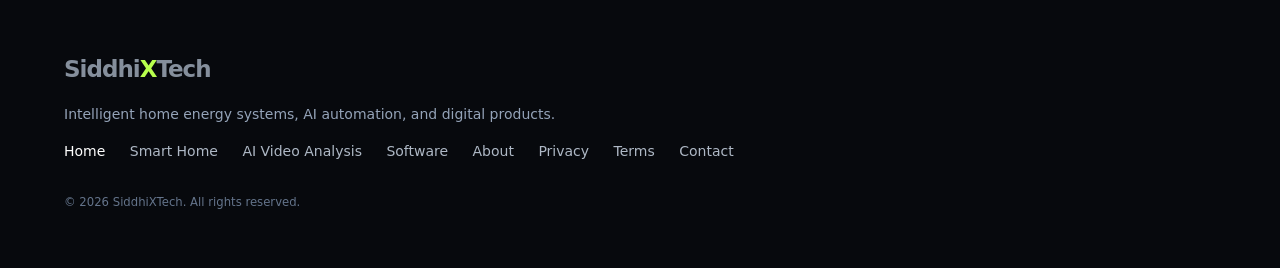
==== commit d042254c: "feat: add seamless high-tech animated background to home page" ====
--- a/index.html
+++ b/index.html
@@ -8,6 +8,7 @@
 <link rel="stylesheet" href="assets/style.css">
 </head>
 <body>
+<div class="tech-bg-layer" aria-hidden="true"></div>
 <header class="nav">
   <a class="logo" href="index.html">Siddhi<span>X</span>Tech</a>
   <button class="nav-toggle" type="button" aria-label="Toggle navigation menu" aria-expanded="false" aria-controls="site-nav">
--- a/assets/style.css
+++ b/assets/style.css
@@ -43,6 +43,33 @@
   text-decoration: none;
 }
 
+/* ANIMATED TECH BACKGROUND LAYER */
+.tech-bg-layer {
+  position: fixed;
+  inset: 0;
+  width: 100vw;
+  height: 100vh;
+  background-image: url('tech-bg.gif');
+  background-position: center center;
+  background-size: cover;
+  background-repeat: no-repeat;
+  opacity: 0.35;
+  mix-blend-mode: screen;
+  pointer-events: none;
+  z-index: 0;
+  transform: translateZ(0);
+}
+
+.tech-bg-layer::after {
+  content: "";
+  position: absolute;
+  inset: 0;
+  background:
+    radial-gradient(circle at 50% 25%, transparent 20%, rgba(7, 9, 13, 0.75) 80%),
+    linear-gradient(to bottom, rgba(7, 9, 13, 0.15), rgba(7, 9, 13, 0.9));
+  pointer-events: none;
+}
+
 /* HEADER & NAVIGATION */
 .nav {
   height: 78px;
@@ -416,6 +443,8 @@
   max-width: var(--max);
   margin: auto;
   padding: 42px 28px 75px;
+  position: relative;
+  z-index: 1;
 }
 
 .two {
@@ -579,6 +608,8 @@
   display: grid;
   gap: 14px;
   font-size: var(--text-sm);
+  position: relative;
+  z-index: 1;
 }
 
 footer p {
